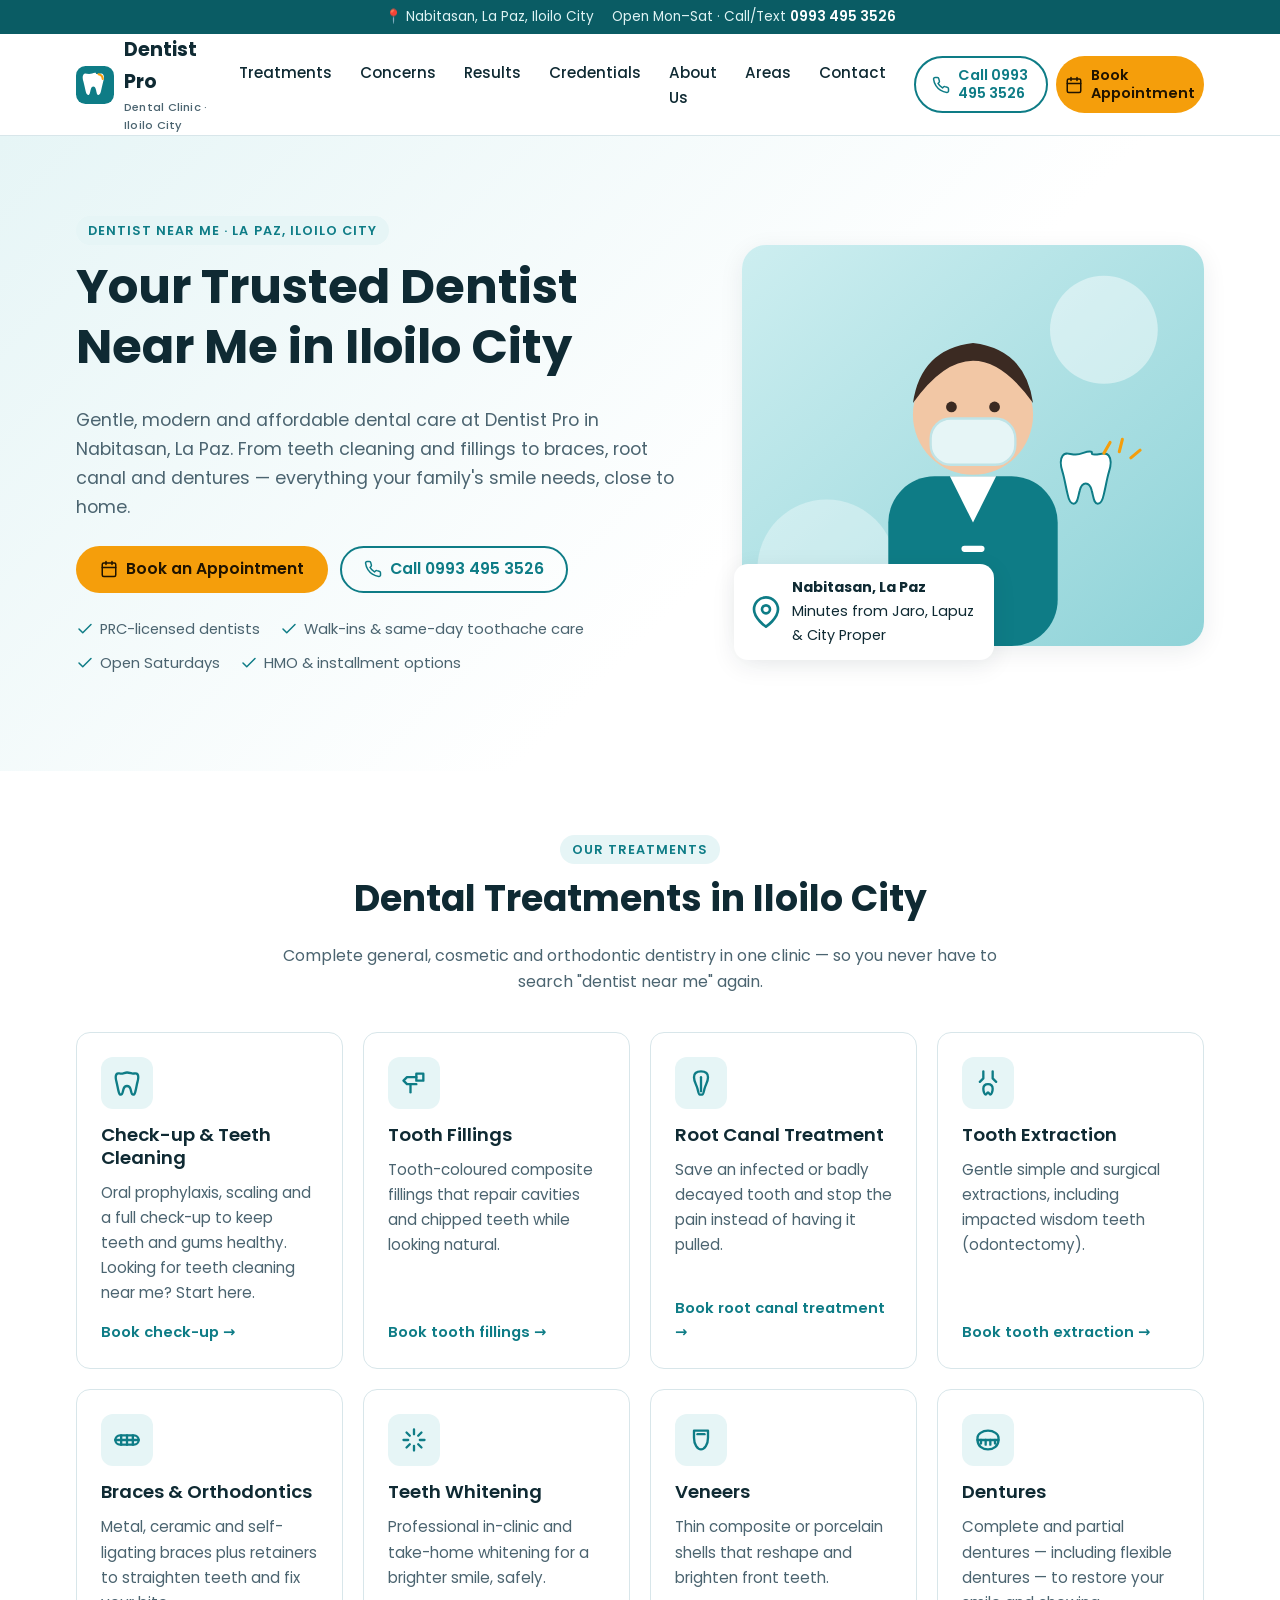
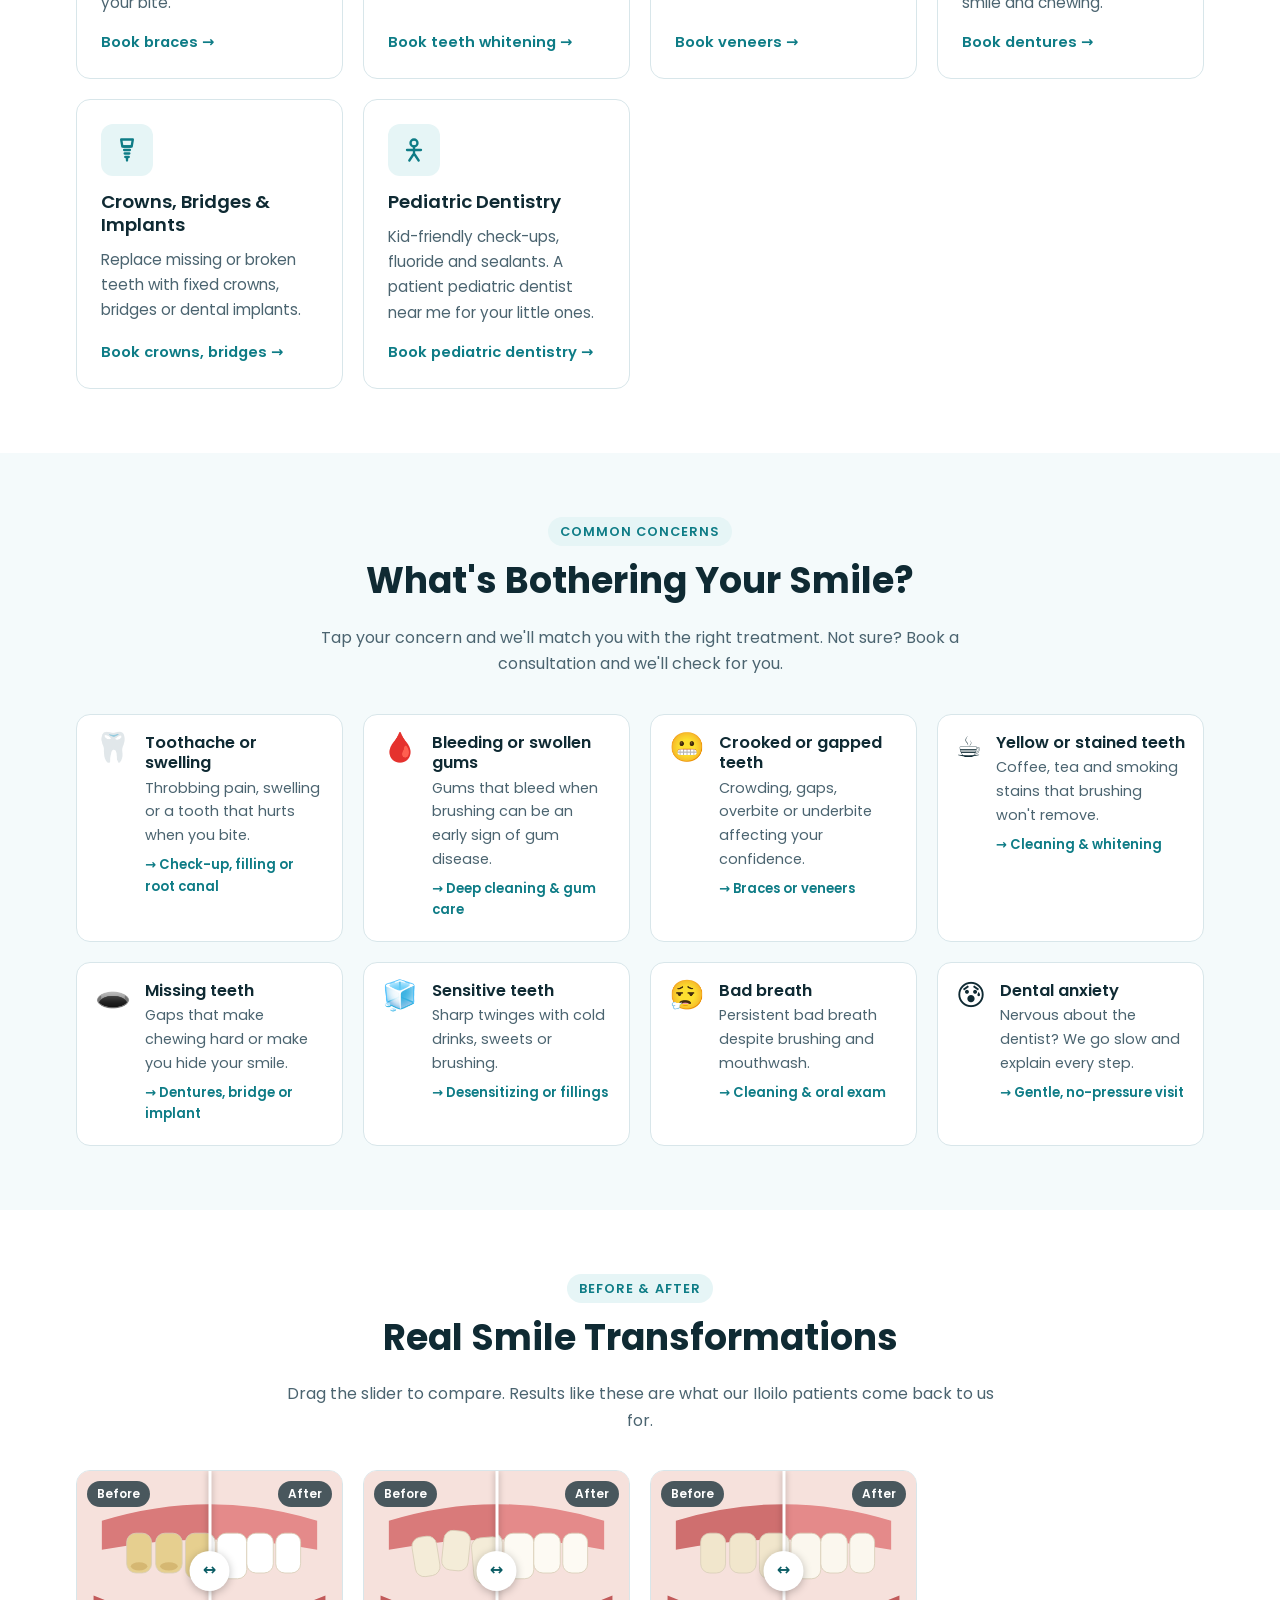
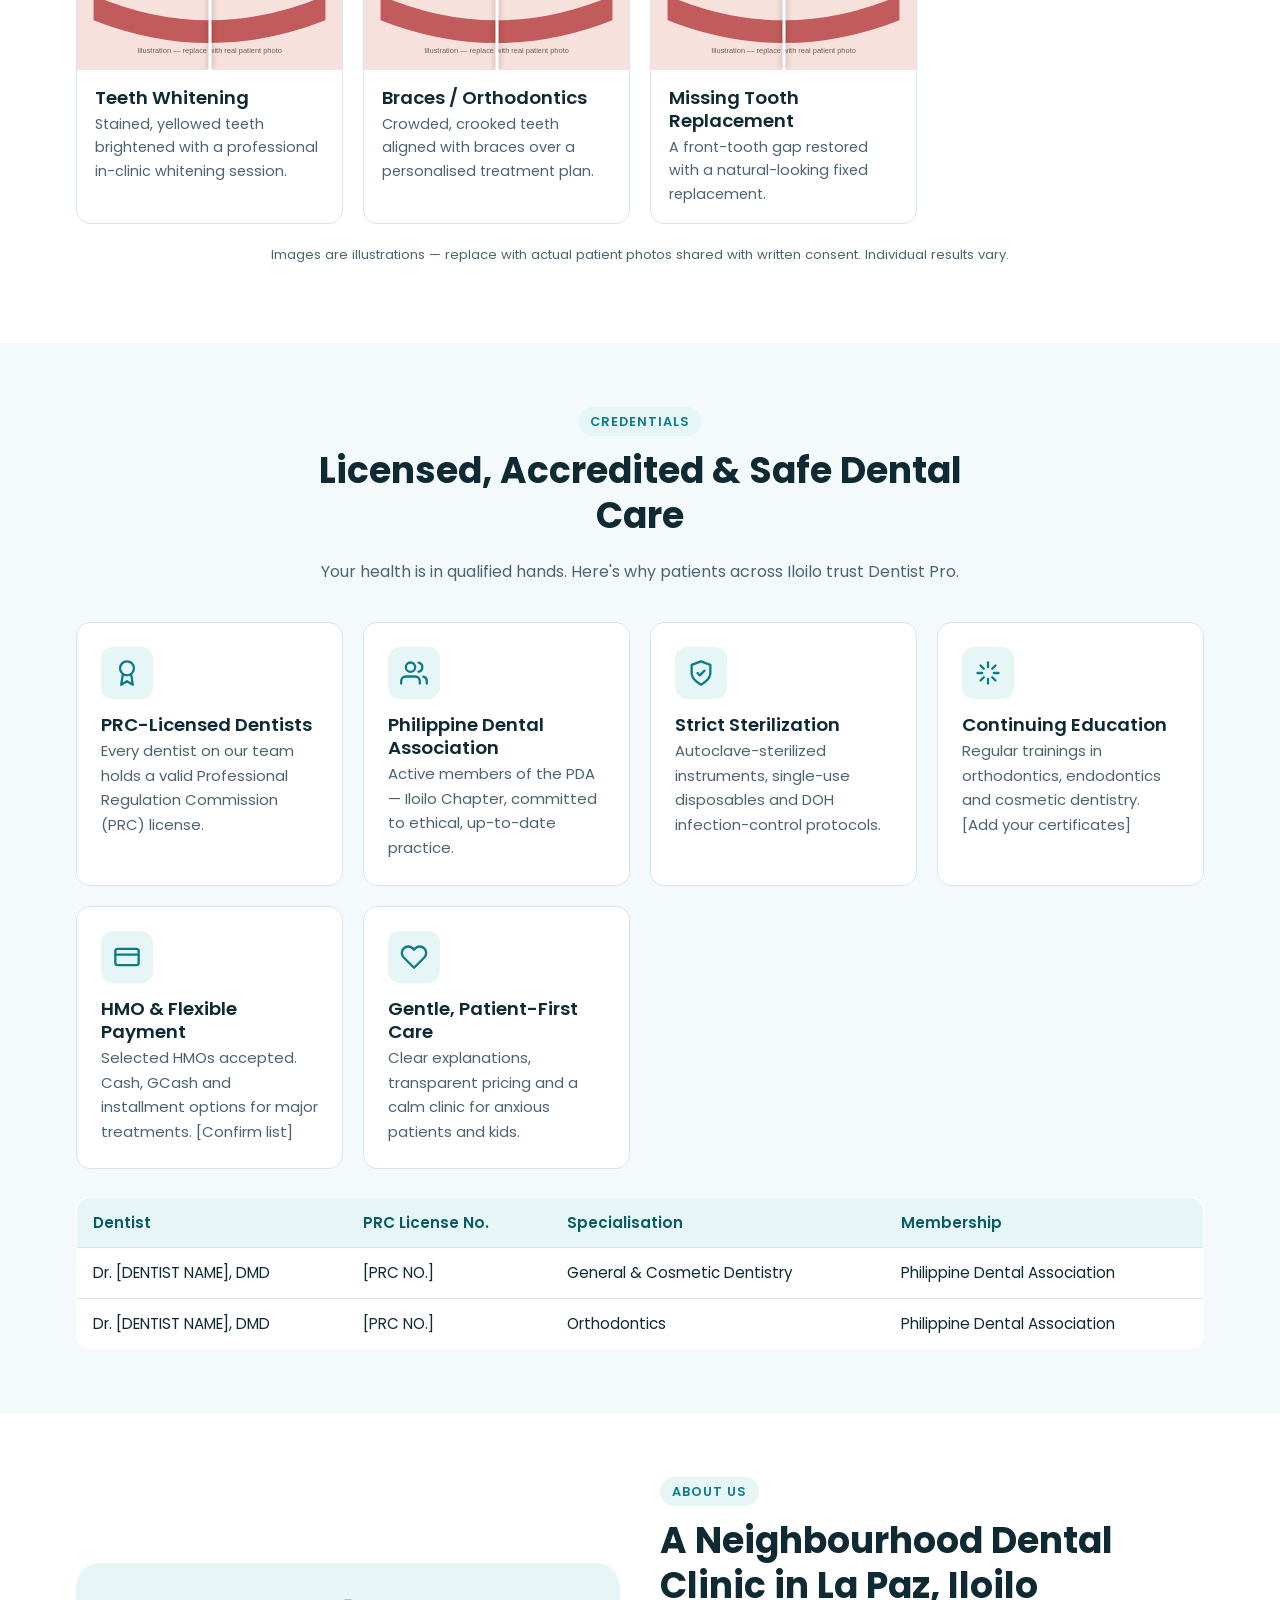
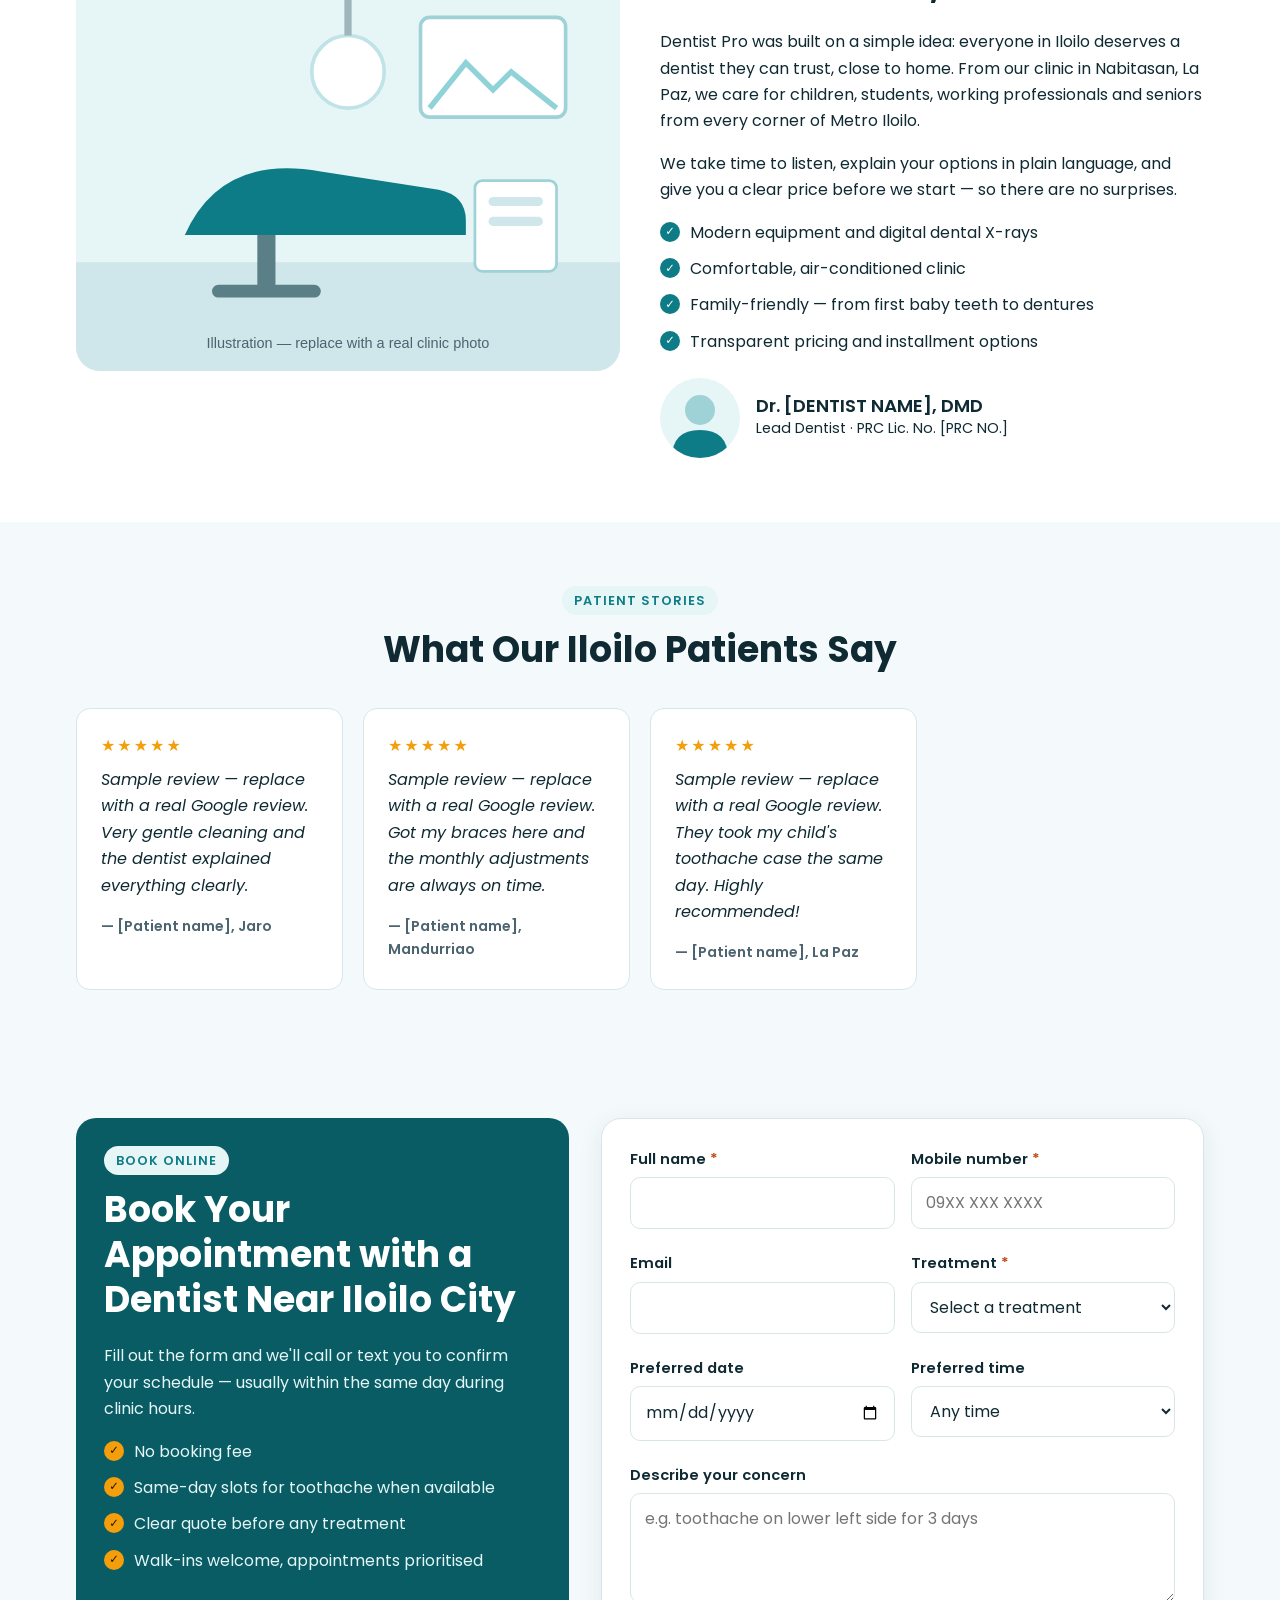
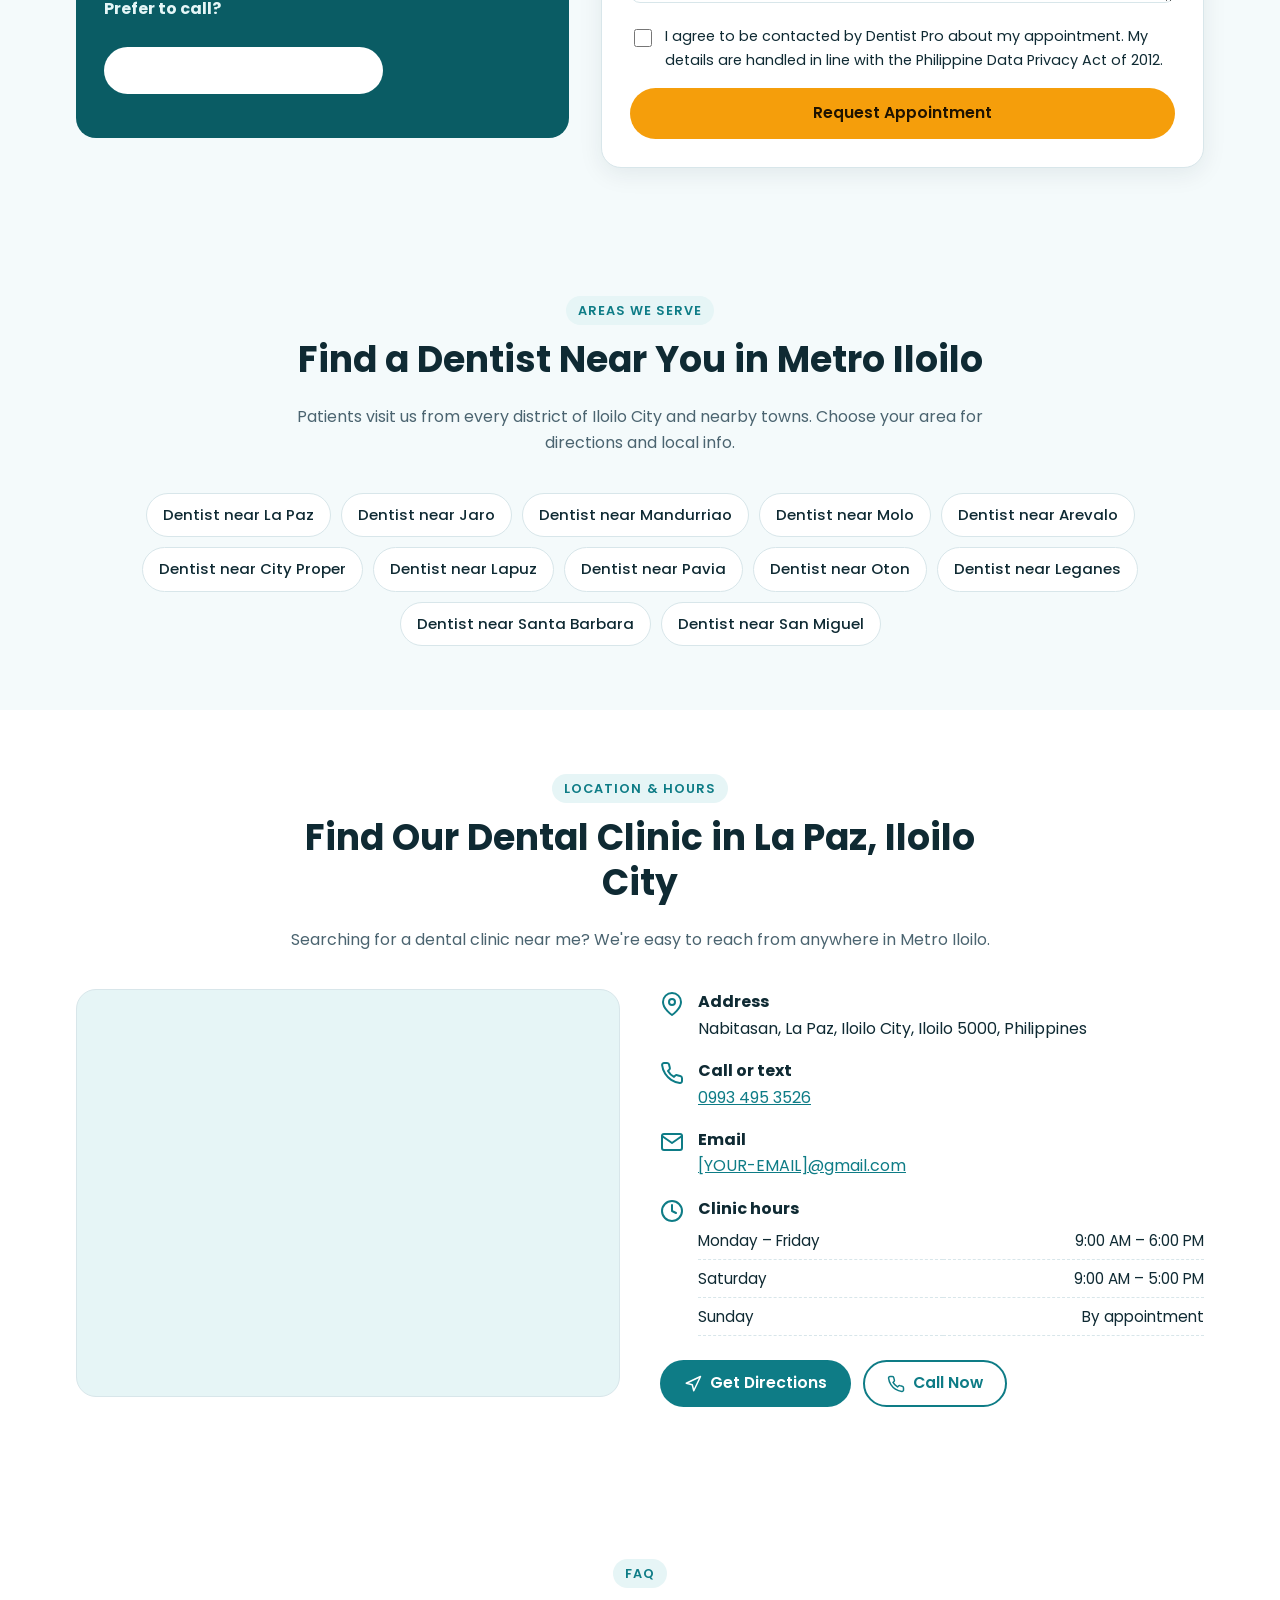
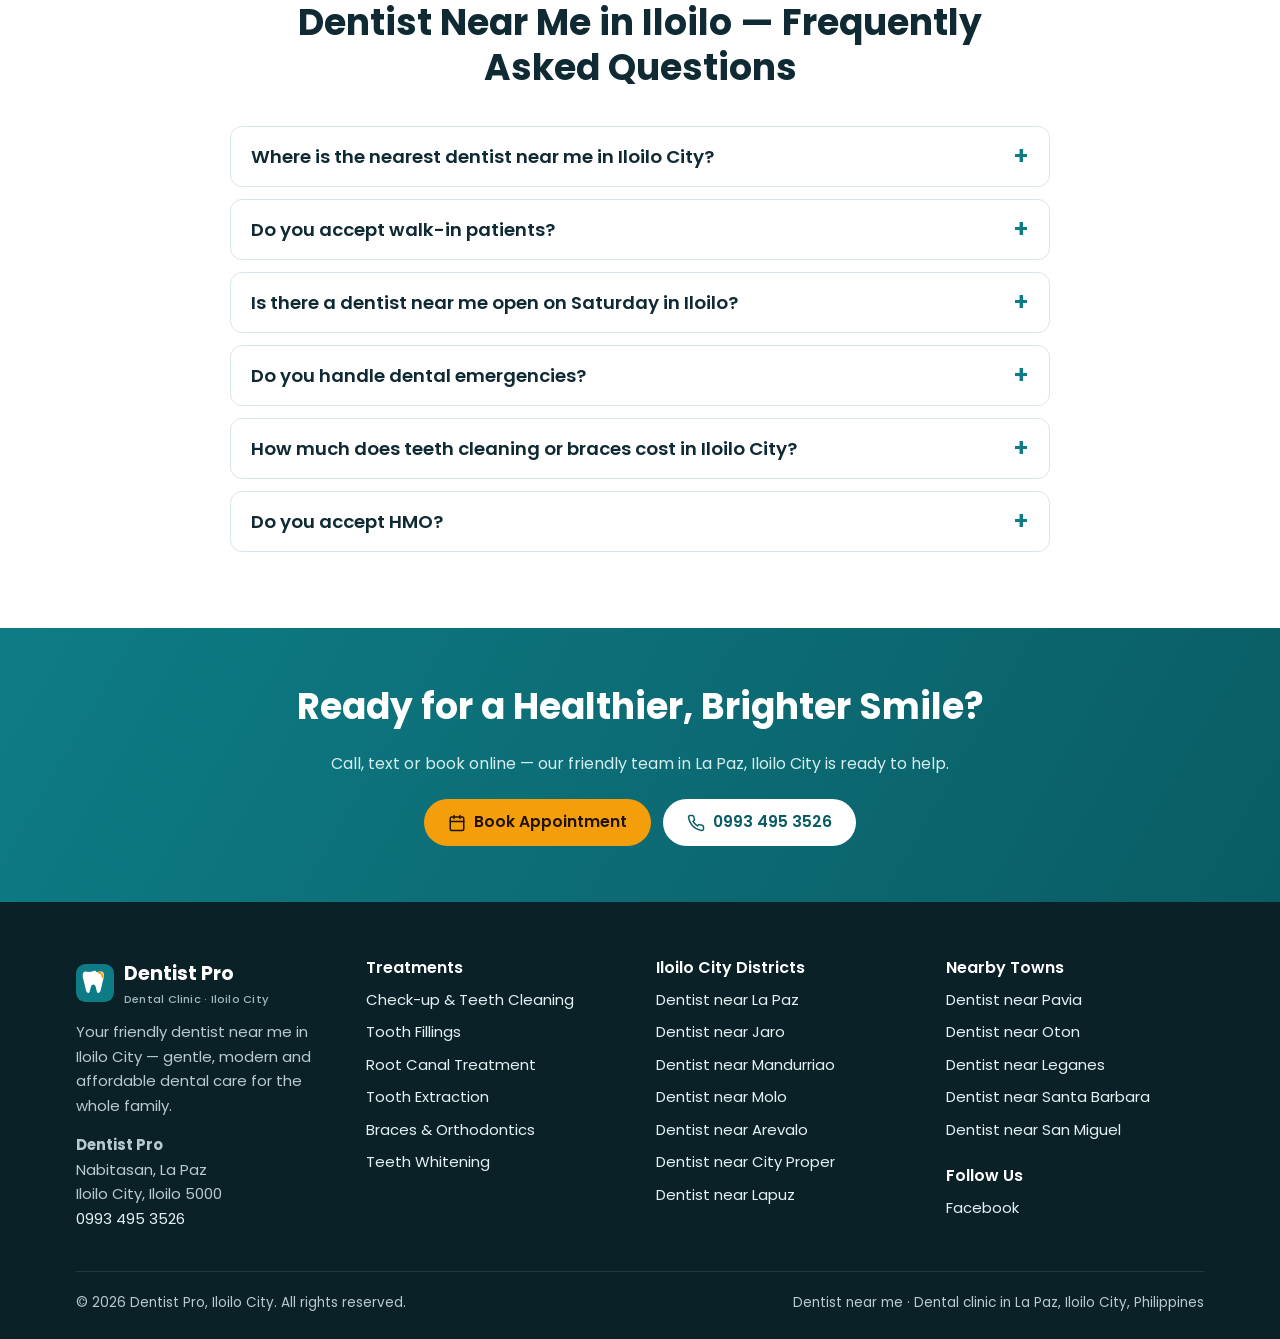
==== index.html @ 50c0dee1 "Build SEO-optimized Dentist Pro website for Iloilo City Static site with header CTAs, treatments, co" ====
<!doctype html>
<html lang="en-PH">
<head>
  <meta charset="utf-8">
  <meta name="viewport" content="width=device-width, initial-scale=1">
  <title>Dentist Near Me in Iloilo City | Dentist Pro – La Paz Dental Clinic</title>
  <meta name="description" content="Looking for a dentist near me in Iloilo City? Dentist Pro in Nabitasan, La Paz offers cleaning, braces, root canal, extraction, whitening &amp; dentures. Call 0993 495 3526 or book online today.">
  <meta name="keywords" content="dentist near me, dental clinic near me, dentist Iloilo City, dentist La Paz Iloilo, emergency dentist near me, braces near me, teeth cleaning near me, tooth extraction near me, pediatric dentist near me, affordable dentist Iloilo">
  <meta name="robots" content="index, follow">
  <link rel="canonical" href="https://www.dentistpro-iloilo.com/">
  <meta name="geo.region" content="PH-ILI">
  <meta name="geo.placename" content="Iloilo City">
  <meta name="geo.position" content="10.7134;122.5653">
  <meta name="ICBM" content="10.7134, 122.5653">
  <meta property="og:type" content="website">
  <meta property="og:locale" content="en_PH">
  <meta property="og:site_name" content="Dentist Pro">
  <meta property="og:title" content="Dentist Near Me in Iloilo City | Dentist Pro – La Paz Dental Clinic">
  <meta property="og:description" content="Looking for a dentist near me in Iloilo City? Dentist Pro in Nabitasan, La Paz offers cleaning, braces, root canal, extraction, whitening &amp; dentures. Call 0993 495 3526 or book online today.">
  <meta property="og:url" content="https://www.dentistpro-iloilo.com/">
  <meta property="og:image" content="https://www.dentistpro-iloilo.com/images/og-image.png">
  <meta name="twitter:card" content="summary_large_image">
  <meta name="twitter:title" content="Dentist Near Me in Iloilo City | Dentist Pro – La Paz Dental Clinic">
  <meta name="twitter:description" content="Looking for a dentist near me in Iloilo City? Dentist Pro in Nabitasan, La Paz offers cleaning, braces, root canal, extraction, whitening &amp; dentures. Call 0993 495 3526 or book online today.">
  <meta name="twitter:image" content="https://www.dentistpro-iloilo.com/images/og-image.png">
  <meta name="theme-color" content="#0e7c86">
  <link rel="icon" href="images/favicon.svg" type="image/svg+xml">
  <link rel="apple-touch-icon" href="images/apple-touch-icon.png">
  <link rel="manifest" href="site.webmanifest">
  <link rel="preconnect" href="https://fonts.googleapis.com">
  <link rel="preconnect" href="https://fonts.gstatic.com" crossorigin>
  <link href="https://fonts.googleapis.com/css2?family=Poppins:wght@400;500;600;700&display=swap" rel="stylesheet">
  <link rel="stylesheet" href="css/styles.css">
  <script type="application/ld+json">{"@context":"https://schema.org","@type":"Dentist","@id":"https://www.dentistpro-iloilo.com/#dentist","name":"Dentist Pro","description":"Dental clinic in La Paz, Iloilo City offering check-ups, cleaning, fillings, root canal, extractions, braces, whitening, veneers, dentures and implants.","url":"https://www.dentistpro-iloilo.com/","telephone":"+639934953526","image":"https://www.dentistpro-iloilo.com/images/og-image.png","logo":"https://www.dentistpro-iloilo.com/images/logo.svg","priceRange":"₱₱","address":{"@type":"PostalAddress","streetAddress":"Nabitasan, La Paz","addressLocality":"Iloilo City","addressRegion":"Iloilo","postalCode":"5000","addressCountry":"PH"},"geo":{"@type":"GeoCoordinates","latitude":10.7134,"longitude":122.5653},"hasMap":"https://www.google.com/maps/search/?api=1&query=Nabitasan%2C+La+Paz%2C+Iloilo+City","openingHoursSpecification":[{"@type":"OpeningHoursSpecification","dayOfWeek":["Monday","Tuesday","Wednesday","Thursday","Friday"],"opens":"09:00","closes":"18:00"},{"@type":"OpeningHoursSpecification","dayOfWeek":["Saturday"],"opens":"09:00","closes":"17:00"}],"areaServed":[{"@type":"City","name":"Iloilo City"},{"@type":"Place","name":"La Paz, Iloilo City"},{"@type":"Place","name":"Jaro, Iloilo City"},{"@type":"Place","name":"Mandurriao, Iloilo City"},{"@type":"Place","name":"Molo, Iloilo City"},{"@type":"Place","name":"Arevalo, Iloilo City"},{"@type":"Place","name":"City Proper, Iloilo City"},{"@type":"Place","name":"Lapuz, Iloilo City"},{"@type":"Place","name":"Pavia, Iloilo"},{"@type":"Place","name":"Oton, Iloilo"},{"@type":"Place","name":"Leganes, Iloilo"},{"@type":"Place","name":"Santa Barbara, Iloilo"},{"@type":"Place","name":"San Miguel, Iloilo"}],"sameAs":["https://www.facebook.com/"],"hasOfferCatalog":{"@type":"OfferCatalog","name":"Dental Treatments","itemListElement":[{"@type":"Offer","itemOffered":{"@type":"MedicalProcedure","name":"Check-up & Teeth Cleaning"}},{"@type":"Offer","itemOffered":{"@type":"MedicalProcedure","name":"Tooth Fillings"}},{"@type":"Offer","itemOffered":{"@type":"MedicalProcedure","name":"Root Canal Treatment"}},{"@type":"Offer","itemOffered":{"@type":"MedicalProcedure","name":"Tooth Extraction"}},{"@type":"Offer","itemOffered":{"@type":"MedicalProcedure","name":"Braces & Orthodontics"}},{"@type":"Offer","itemOffered":{"@type":"MedicalProcedure","name":"Teeth Whitening"}},{"@type":"Offer","itemOffered":{"@type":"MedicalProcedure","name":"Veneers"}},{"@type":"Offer","itemOffered":{"@type":"MedicalProcedure","name":"Dentures"}},{"@type":"Offer","itemOffered":{"@type":"MedicalProcedure","name":"Crowns, Bridges & Implants"}},{"@type":"Offer","itemOffered":{"@type":"MedicalProcedure","name":"Pediatric Dentistry"}}]}}</script><script type="application/ld+json">{"@context":"https://schema.org","@type":"WebSite","name":"Dentist Pro","url":"https://www.dentistpro-iloilo.com/"}</script><script type="application/ld+json">{"@context":"https://schema.org","@type":"FAQPage","mainEntity":[{"@type":"Question","name":"Where is the nearest dentist near me in Iloilo City?","acceptedAnswer":{"@type":"Answer","text":"Dentist Pro is located at Nabitasan, La Paz, Iloilo City. We are a short ride from Jaro, Lapuz, Mandurriao, City Proper and Molo, and we welcome patients from all over Metro Iloilo. Tap \"Get Directions\" on this page for the fastest route."}},{"@type":"Question","name":"Do you accept walk-in patients?","acceptedAnswer":{"@type":"Answer","text":"Yes, walk-ins are welcome when a slot is available, but booking ahead guarantees your time. Call or text 0993 495 3526 or use the appointment form and we'll confirm your schedule."}},{"@type":"Question","name":"Is there a dentist near me open on Saturday in Iloilo?","acceptedAnswer":{"@type":"Answer","text":"Yes. Dentist Pro is open on Saturdays, and Sunday visits are available by appointment — ideal if you work or study on weekdays."}},{"@type":"Question","name":"Do you handle dental emergencies?","acceptedAnswer":{"@type":"Answer","text":"If you need an emergency dentist near me for severe toothache, swelling, a broken tooth or a knocked-out tooth, call us right away. We prioritise urgent cases and will advise you on what to do before you arrive."}},{"@type":"Question","name":"How much does teeth cleaning or braces cost in Iloilo City?","acceptedAnswer":{"@type":"Answer","text":"Prices depend on your needs, so we give you a clear quote after your check-up — no surprise fees. Message us for current rates and ask about installment options for braces, dentures and other larger treatments."}},{"@type":"Question","name":"Do you accept HMO?","acceptedAnswer":{"@type":"Answer","text":"We accept selected HMO and dental plans. Contact us with your HMO name so we can confirm your coverage before your visit."}}]}</script>
</head>
<body>
<a class="skip-link" href="#main">Skip to content</a>
<div class="topbar">
  <div class="container">
    <span>📍 Nabitasan, La Paz, Iloilo City</span>
    <span>Open Mon–Sat · Call/Text <a href="tel:+639934953526">0993 495 3526</a></span>
  </div>
</div>
<header class="header">
  <div class="container header__inner">
    <a class="logo" href="index.html" aria-label="Dentist Pro home">
      <img src="images/logo.svg" alt="Dentist Pro logo" width="38" height="38">
      <span>Dentist Pro<small>Dental Clinic · Iloilo City</small></span>
    </a>
    <nav class="nav" id="site-nav" aria-label="Main">
      <ul class="nav__list"><li><a href="#treatments">Treatments</a></li><li><a href="#concerns">Concerns</a></li><li><a href="#results">Results</a></li><li><a href="#credentials">Credentials</a></li><li><a href="#about">About Us</a></li><li><a href="#areas">Areas</a></li><li><a href="#contact">Contact</a></li></ul>
    </nav>
    <div class="header__cta">
      <a class="btn btn--ghost btn--sm" href="tel:+639934953526"><svg viewBox="0 0 24 24" fill="none" stroke="currentColor" stroke-width="2" stroke-linecap="round" stroke-linejoin="round" aria-hidden="true"><path d="M22 16.9v3a2 2 0 0 1-2.2 2 19.8 19.8 0 0 1-8.6-3.1 19.5 19.5 0 0 1-6-6A19.8 19.8 0 0 1 2.1 4.2 2 2 0 0 1 4.1 2h3a2 2 0 0 1 2 1.7c.1 1 .4 1.9.7 2.8a2 2 0 0 1-.5 2.1L8 9.9a16 16 0 0 0 6 6l1.3-1.3a2 2 0 0 1 2.1-.4c.9.3 1.8.6 2.8.7a2 2 0 0 1 1.7 2z"/></svg>Call 0993 495 3526</a>
      <a class="btn btn--primary btn--sm" href="#book"><svg viewBox="0 0 24 24" fill="none" stroke="currentColor" stroke-width="2" stroke-linecap="round" stroke-linejoin="round" aria-hidden="true"><rect x="3" y="4" width="18" height="18" rx="2"/><path d="M16 2v4M8 2v4M3 10h18"/></svg>Book Appointment</a>
    </div>
    <button class="nav-toggle" type="button" aria-controls="site-nav" aria-expanded="false" aria-label="Open menu"><svg viewBox="0 0 24 24" fill="none" stroke="currentColor" stroke-width="2" stroke-linecap="round" stroke-linejoin="round" aria-hidden="true"><path d="M3 6h18M3 12h18M3 18h18"/></svg></button>
  </div>
</header>
<div class="action-bar">
  <a href="tel:+639934953526"><svg viewBox="0 0 24 24" fill="none" stroke="currentColor" stroke-width="2" stroke-linecap="round" stroke-linejoin="round" aria-hidden="true"><path d="M22 16.9v3a2 2 0 0 1-2.2 2 19.8 19.8 0 0 1-8.6-3.1 19.5 19.5 0 0 1-6-6A19.8 19.8 0 0 1 2.1 4.2 2 2 0 0 1 4.1 2h3a2 2 0 0 1 2 1.7c.1 1 .4 1.9.7 2.8a2 2 0 0 1-.5 2.1L8 9.9a16 16 0 0 0 6 6l1.3-1.3a2 2 0 0 1 2.1-.4c.9.3 1.8.6 2.8.7a2 2 0 0 1 1.7 2z"/></svg>Call Now</a>
  <a href="#book"><svg viewBox="0 0 24 24" fill="none" stroke="currentColor" stroke-width="2" stroke-linecap="round" stroke-linejoin="round" aria-hidden="true"><rect x="3" y="4" width="18" height="18" rx="2"/><path d="M16 2v4M8 2v4M3 10h18"/></svg>Book Now</a>
</div>
<main id="main">
<section class="hero" aria-labelledby="hero-title">
  <div class="container hero__grid">
    <div>
      <span class="eyebrow">Dentist Near Me · La Paz, Iloilo City</span>
      <h1 id="hero-title">Your Trusted Dentist Near Me in Iloilo City</h1>
      <p class="hero__lead">Gentle, modern and affordable dental care at Dentist Pro in Nabitasan, La Paz. From teeth cleaning and fillings to braces,
      root canal and dentures — everything your family's smile needs, close to home.</p>
      <div class="hero__ctas">
        <a class="btn btn--primary" href="#book"><svg viewBox="0 0 24 24" fill="none" stroke="currentColor" stroke-width="2" stroke-linecap="round" stroke-linejoin="round" aria-hidden="true"><rect x="3" y="4" width="18" height="18" rx="2"/><path d="M16 2v4M8 2v4M3 10h18"/></svg>Book an Appointment</a>
        <a class="btn btn--ghost" href="tel:+639934953526"><svg viewBox="0 0 24 24" fill="none" stroke="currentColor" stroke-width="2" stroke-linecap="round" stroke-linejoin="round" aria-hidden="true"><path d="M22 16.9v3a2 2 0 0 1-2.2 2 19.8 19.8 0 0 1-8.6-3.1 19.5 19.5 0 0 1-6-6A19.8 19.8 0 0 1 2.1 4.2 2 2 0 0 1 4.1 2h3a2 2 0 0 1 2 1.7c.1 1 .4 1.9.7 2.8a2 2 0 0 1-.5 2.1L8 9.9a16 16 0 0 0 6 6l1.3-1.3a2 2 0 0 1 2.1-.4c.9.3 1.8.6 2.8.7a2 2 0 0 1 1.7 2z"/></svg>Call 0993 495 3526</a>
      </div>
      <ul class="hero__badges">
        <li><svg viewBox="0 0 24 24" fill="none" stroke="currentColor" stroke-width="2" stroke-linecap="round" stroke-linejoin="round" aria-hidden="true"><path d="M20 6 9 17l-5-5"/></svg>PRC-licensed dentists</li>
        <li><svg viewBox="0 0 24 24" fill="none" stroke="currentColor" stroke-width="2" stroke-linecap="round" stroke-linejoin="round" aria-hidden="true"><path d="M20 6 9 17l-5-5"/></svg>Walk-ins & same-day toothache care</li>
        <li><svg viewBox="0 0 24 24" fill="none" stroke="currentColor" stroke-width="2" stroke-linecap="round" stroke-linejoin="round" aria-hidden="true"><path d="M20 6 9 17l-5-5"/></svg>Open Saturdays</li>
        <li><svg viewBox="0 0 24 24" fill="none" stroke="currentColor" stroke-width="2" stroke-linecap="round" stroke-linejoin="round" aria-hidden="true"><path d="M20 6 9 17l-5-5"/></svg>HMO & installment options</li>
      </ul>
    </div>
    <div class="hero__art">
      <img src="images/hero.svg" alt="Friendly dentist at Dentist Pro, a dental clinic near me in La Paz, Iloilo City" width="600" height="520" fetchpriority="high">
      <div class="hero__card"><svg viewBox="0 0 24 24" fill="none" stroke="currentColor" stroke-width="2" stroke-linecap="round" stroke-linejoin="round" aria-hidden="true"><path d="M21 10c0 7-9 13-9 13S3 17 3 10a9 9 0 0 1 18 0z"/><circle cx="12" cy="10" r="3"/></svg><span><strong>Nabitasan, La Paz</strong>Minutes from Jaro, Lapuz & City Proper</span></div>
    </div>
  </div>
</section>

<section class="section" id="treatments" aria-labelledby="treatments-title">
  <div class="container">
    <div class="section__head">
      <span class="eyebrow">Our Treatments</span>
      <h2 id="treatments-title">Dental Treatments in Iloilo City</h2>
      <p>Complete general, cosmetic and orthodontic dentistry in one clinic — so you never have to search "dentist near me" again.</p>
    </div>
    <div class="grid grid--3"><article class="card">
        <div class="card__icon"><svg viewBox="0 0 24 24" fill="none" stroke="currentColor" stroke-width="2" stroke-linecap="round" stroke-linejoin="round" aria-hidden="true"><path d="M12 3c-2 0-3 1-5 1S4 3 3 4.5C2 6 2.3 8.6 3 11c.7 2.6 1 5.3 1.8 8.2.3 1.4 1 2.8 2 2.8 1.4 0 1.5-2.3 2.2-4.8.4-1.5 1.1-2.6 3-2.6s2.6 1.1 3 2.6c.7 2.5.8 4.8 2.2 4.8 1 0 1.7-1.4 2-2.8.8-2.9 1.1-5.6 1.8-8.2.7-2.4 1-5 0-6.5C20 3 18 4 17 4s-3-1-5-1z"/></svg></div>
        <h3>Check-up &amp; Teeth Cleaning</h3>
        <p>Oral prophylaxis, scaling and a full check-up to keep teeth and gums healthy. Looking for teeth cleaning near me? Start here.</p>
        <a class="card__link" href="#book" data-service="Check-up &amp; Teeth Cleaning">Book check-up</a>
      </article><article class="card">
        <div class="card__icon"><svg viewBox="0 0 24 24" fill="none" stroke="currentColor" stroke-width="2" stroke-linecap="round" stroke-linejoin="round" aria-hidden="true"><path d="M14 4h6v6h-6z"/><path d="M14 7H6l-3 3 3 3h8"/><path d="M9 13v7"/></svg></div>
        <h3>Tooth Fillings</h3>
        <p>Tooth-coloured composite fillings that repair cavities and chipped teeth while looking natural.</p>
        <a class="card__link" href="#book" data-service="Tooth Fillings">Book tooth fillings</a>
      </article><article class="card">
        <div class="card__icon"><svg viewBox="0 0 24 24" fill="none" stroke="currentColor" stroke-width="2" stroke-linecap="round" stroke-linejoin="round" aria-hidden="true"><path d="M12 2c-4 0-6 2-6 5 0 4 2 6 3 10 .5 2 1 5 2 5h2c1 0 1.5-3 2-5 1-4 3-6 3-10 0-3-2-5-6-5z"/><path d="M12 7v12"/></svg></div>
        <h3>Root Canal Treatment</h3>
        <p>Save an infected or badly decayed tooth and stop the pain instead of having it pulled.</p>
        <a class="card__link" href="#book" data-service="Root Canal Treatment">Book root canal treatment</a>
      </article><article class="card">
        <div class="card__icon"><svg viewBox="0 0 24 24" fill="none" stroke="currentColor" stroke-width="2" stroke-linecap="round" stroke-linejoin="round" aria-hidden="true"><path d="M8 2v6l-3 3M16 2v6l3 3"/><path d="M12 13c-3 0-4 2-4 4s1 5 2 5 1-2 2-2 1 2 2 2 2-3 2-5-1-4-4-4z"/></svg></div>
        <h3>Tooth Extraction</h3>
        <p>Gentle simple and surgical extractions, including impacted wisdom teeth (odontectomy).</p>
        <a class="card__link" href="#book" data-service="Tooth Extraction">Book tooth extraction</a>
      </article><article class="card">
        <div class="card__icon"><svg viewBox="0 0 24 24" fill="none" stroke="currentColor" stroke-width="2" stroke-linecap="round" stroke-linejoin="round" aria-hidden="true"><rect x="2" y="8" width="20" height="8" rx="4"/><path d="M7 8v8M12 8v8M17 8v8M2 12h20"/></svg></div>
        <h3>Braces &amp; Orthodontics</h3>
        <p>Metal, ceramic and self-ligating braces plus retainers to straighten teeth and fix your bite.</p>
        <a class="card__link" href="#book" data-service="Braces &amp; Orthodontics">Book braces</a>
      </article><article class="card">
        <div class="card__icon"><svg viewBox="0 0 24 24" fill="none" stroke="currentColor" stroke-width="2" stroke-linecap="round" stroke-linejoin="round" aria-hidden="true"><path d="M12 3v4M12 17v4M3 12h4M17 12h4M5.6 5.6l2.8 2.8M15.6 15.6l2.8 2.8M5.6 18.4l2.8-2.8M15.6 8.4l2.8-2.8"/></svg></div>
        <h3>Teeth Whitening</h3>
        <p>Professional in-clinic and take-home whitening for a brighter smile, safely.</p>
        <a class="card__link" href="#book" data-service="Teeth Whitening">Book teeth whitening</a>
      </article><article class="card">
        <div class="card__icon"><svg viewBox="0 0 24 24" fill="none" stroke="currentColor" stroke-width="2" stroke-linecap="round" stroke-linejoin="round" aria-hidden="true"><path d="M6 4h12v6c0 6-3 10-6 10s-6-4-6-10z"/><path d="M9 7h6"/></svg></div>
        <h3>Veneers</h3>
        <p>Thin composite or porcelain shells that reshape and brighten front teeth.</p>
        <a class="card__link" href="#book" data-service="Veneers">Book veneers</a>
      </article><article class="card">
        <div class="card__icon"><svg viewBox="0 0 24 24" fill="none" stroke="currentColor" stroke-width="2" stroke-linecap="round" stroke-linejoin="round" aria-hidden="true"><path d="M3 10c0-3 4-6 9-6s9 3 9 6v2H3z"/><path d="M6 12v3M10 12v4M14 12v4M18 12v3M3 12c0 5 4 8 9 8s9-3 9-8"/></svg></div>
        <h3>Dentures</h3>
        <p>Complete and partial dentures — including flexible dentures — to restore your smile and chewing.</p>
        <a class="card__link" href="#book" data-service="Dentures">Book dentures</a>
      </article><article class="card">
        <div class="card__icon"><svg viewBox="0 0 24 24" fill="none" stroke="currentColor" stroke-width="2" stroke-linecap="round" stroke-linejoin="round" aria-hidden="true"><path d="M7 3h10l-1 6H8z"/><path d="M9 9h6M9.5 12h5M10 15h4M10.5 18h3M12 18v3"/></svg></div>
        <h3>Crowns, Bridges &amp; Implants</h3>
        <p>Replace missing or broken teeth with fixed crowns, bridges or dental implants.</p>
        <a class="card__link" href="#book" data-service="Crowns, Bridges &amp; Implants">Book crowns, bridges</a>
      </article><article class="card">
        <div class="card__icon"><svg viewBox="0 0 24 24" fill="none" stroke="currentColor" stroke-width="2" stroke-linecap="round" stroke-linejoin="round" aria-hidden="true"><circle cx="12" cy="6" r="3"/><path d="M12 9v6M8 21l4-6 4 6M6 12h12"/></svg></div>
        <h3>Pediatric Dentistry</h3>
        <p>Kid-friendly check-ups, fluoride and sealants. A patient pediatric dentist near me for your little ones.</p>
        <a class="card__link" href="#book" data-service="Pediatric Dentistry">Book pediatric dentistry</a>
      </article></div>
  </div>
</section>

<section class="section section--soft" id="concerns" aria-labelledby="concerns-title">
  <div class="container">
    <div class="section__head">
      <span class="eyebrow">Common Concerns</span>
      <h2 id="concerns-title">What's Bothering Your Smile?</h2>
      <p>Tap your concern and we'll match you with the right treatment. Not sure? Book a consultation and we'll check for you.</p>
    </div>
    <div class="grid grid--4"><a class="concern" href="#book" data-service="Root Canal Treatment">
        <span class="concern__emoji" aria-hidden="true">🦷</span>
        <div><h3>Toothache or swelling</h3><p>Throbbing pain, swelling or a tooth that hurts when you bite.</p><span class="fix">→ Check-up, filling or root canal</span></div>
      </a><a class="concern" href="#book" data-service="Check-up &amp; Teeth Cleaning">
        <span class="concern__emoji" aria-hidden="true">🩸</span>
        <div><h3>Bleeding or swollen gums</h3><p>Gums that bleed when brushing can be an early sign of gum disease.</p><span class="fix">→ Deep cleaning &amp; gum care</span></div>
      </a><a class="concern" href="#book" data-service="Braces &amp; Orthodontics">
        <span class="concern__emoji" aria-hidden="true">😬</span>
        <div><h3>Crooked or gapped teeth</h3><p>Crowding, gaps, overbite or underbite affecting your confidence.</p><span class="fix">→ Braces or veneers</span></div>
      </a><a class="concern" href="#book" data-service="Teeth Whitening">
        <span class="concern__emoji" aria-hidden="true">☕</span>
        <div><h3>Yellow or stained teeth</h3><p>Coffee, tea and smoking stains that brushing won&#x27;t remove.</p><span class="fix">→ Cleaning &amp; whitening</span></div>
      </a><a class="concern" href="#book" data-service="Crowns, Bridges &amp; Implants">
        <span class="concern__emoji" aria-hidden="true">🕳️</span>
        <div><h3>Missing teeth</h3><p>Gaps that make chewing hard or make you hide your smile.</p><span class="fix">→ Dentures, bridge or implant</span></div>
      </a><a class="concern" href="#book" data-service="Tooth Fillings">
        <span class="concern__emoji" aria-hidden="true">🧊</span>
        <div><h3>Sensitive teeth</h3><p>Sharp twinges with cold drinks, sweets or brushing.</p><span class="fix">→ Desensitizing or fillings</span></div>
      </a><a class="concern" href="#book" data-service="Check-up &amp; Teeth Cleaning">
        <span class="concern__emoji" aria-hidden="true">😮‍💨</span>
        <div><h3>Bad breath</h3><p>Persistent bad breath despite brushing and mouthwash.</p><span class="fix">→ Cleaning &amp; oral exam</span></div>
      </a><a class="concern" href="#book" data-service="Check-up &amp; Teeth Cleaning">
        <span class="concern__emoji" aria-hidden="true">😰</span>
        <div><h3>Dental anxiety</h3><p>Nervous about the dentist? We go slow and explain every step.</p><span class="fix">→ Gentle, no-pressure visit</span></div>
      </a></div>
  </div>
</section>

<section class="section" id="results" aria-labelledby="results-title">
  <div class="container">
    <div class="section__head">
      <span class="eyebrow">Before & After</span>
      <h2 id="results-title">Real Smile Transformations</h2>
      <p>Drag the slider to compare. Results like these are what our Iloilo patients come back to us for.</p>
    </div>
    <div class="grid grid--3"><article class="ba">
        <div class="ba__frame">
          <img src="images/case-whitening-before.svg" alt="Before teeth whitening at Dentist Pro Iloilo City" width="640" height="480" loading="lazy">
          <img class="ba__after" src="images/case-whitening-after.svg" alt="After teeth whitening at Dentist Pro Iloilo City" width="640" height="480" loading="lazy">
          <input class="ba__range" type="range" min="0" max="100" value="50" aria-label="Drag to compare before and after teeth whitening">
          <span class="ba__handle" aria-hidden="true"></span>
          <span class="ba__tag ba__tag--before">Before</span><span class="ba__tag ba__tag--after">After</span>
        </div>
        <div class="ba__body"><h3>Teeth Whitening</h3><p>Stained, yellowed teeth brightened with a professional in-clinic whitening session.</p></div>
      </article><article class="ba">
        <div class="ba__frame">
          <img src="images/case-braces-before.svg" alt="Before braces / orthodontics at Dentist Pro Iloilo City" width="640" height="480" loading="lazy">
          <img class="ba__after" src="images/case-braces-after.svg" alt="After braces / orthodontics at Dentist Pro Iloilo City" width="640" height="480" loading="lazy">
          <input class="ba__range" type="range" min="0" max="100" value="50" aria-label="Drag to compare before and after braces / orthodontics">
          <span class="ba__handle" aria-hidden="true"></span>
          <span class="ba__tag ba__tag--before">Before</span><span class="ba__tag ba__tag--after">After</span>
        </div>
        <div class="ba__body"><h3>Braces / Orthodontics</h3><p>Crowded, crooked teeth aligned with braces over a personalised treatment plan.</p></div>
      </article><article class="ba">
        <div class="ba__frame">
          <img src="images/case-implant-before.svg" alt="Before missing tooth replacement at Dentist Pro Iloilo City" width="640" height="480" loading="lazy">
          <img class="ba__after" src="images/case-implant-after.svg" alt="After missing tooth replacement at Dentist Pro Iloilo City" width="640" height="480" loading="lazy">
          <input class="ba__range" type="range" min="0" max="100" value="50" aria-label="Drag to compare before and after missing tooth replacement">
          <span class="ba__handle" aria-hidden="true"></span>
          <span class="ba__tag ba__tag--before">Before</span><span class="ba__tag ba__tag--after">After</span>
        </div>
        <div class="ba__body"><h3>Missing Tooth Replacement</h3><p>A front-tooth gap restored with a natural-looking fixed replacement.</p></div>
      </article></div>
    <p class="disclaimer">Images are illustrations — replace with actual patient photos shared with written consent. Individual results vary.</p>
  </div>
</section>

<section class="section section--soft" id="credentials" aria-labelledby="cred-title">
  <div class="container">
    <div class="section__head">
      <span class="eyebrow">Credentials</span>
      <h2 id="cred-title">Licensed, Accredited & Safe Dental Care</h2>
      <p>Your health is in qualified hands. Here's why patients across Iloilo trust Dentist Pro.</p>
    </div>
    <div class="grid grid--3"><div class="card cred"><div class="card__icon"><svg viewBox="0 0 24 24" fill="none" stroke="currentColor" stroke-width="2" stroke-linecap="round" stroke-linejoin="round" aria-hidden="true"><circle cx="12" cy="8" r="6"/><path d="M15.5 13 17 22l-5-3-5 3 1.5-9"/></svg></div><div><h3>PRC-Licensed Dentists</h3><p>Every dentist on our team holds a valid Professional Regulation Commission (PRC) license.</p></div></div><div class="card cred"><div class="card__icon"><svg viewBox="0 0 24 24" fill="none" stroke="currentColor" stroke-width="2" stroke-linecap="round" stroke-linejoin="round" aria-hidden="true"><path d="M17 21v-2a4 4 0 0 0-4-4H5a4 4 0 0 0-4 4v2"/><circle cx="9" cy="7" r="4"/><path d="M23 21v-2a4 4 0 0 0-3-3.9M16 3.1a4 4 0 0 1 0 7.8"/></svg></div><div><h3>Philippine Dental Association</h3><p>Active members of the PDA — Iloilo Chapter, committed to ethical, up-to-date practice.</p></div></div><div class="card cred"><div class="card__icon"><svg viewBox="0 0 24 24" fill="none" stroke="currentColor" stroke-width="2" stroke-linecap="round" stroke-linejoin="round" aria-hidden="true"><path d="M12 22s8-4 8-10V5l-8-3-8 3v7c0 6 8 10 8 10z"/><path d="m9 12 2 2 4-4"/></svg></div><div><h3>Strict Sterilization</h3><p>Autoclave-sterilized instruments, single-use disposables and DOH infection-control protocols.</p></div></div><div class="card cred"><div class="card__icon"><svg viewBox="0 0 24 24" fill="none" stroke="currentColor" stroke-width="2" stroke-linecap="round" stroke-linejoin="round" aria-hidden="true"><path d="M12 3v4M12 17v4M3 12h4M17 12h4M5.6 5.6l2.8 2.8M15.6 15.6l2.8 2.8M5.6 18.4l2.8-2.8M15.6 8.4l2.8-2.8"/></svg></div><div><h3>Continuing Education</h3><p>Regular trainings in orthodontics, endodontics and cosmetic dentistry. [Add your certificates]</p></div></div><div class="card cred"><div class="card__icon"><svg viewBox="0 0 24 24" fill="none" stroke="currentColor" stroke-width="2" stroke-linecap="round" stroke-linejoin="round" aria-hidden="true"><rect x="2" y="5" width="20" height="14" rx="2"/><path d="M2 10h20"/></svg></div><div><h3>HMO & Flexible Payment</h3><p>Selected HMOs accepted. Cash, GCash and installment options for major treatments. [Confirm list]</p></div></div><div class="card cred"><div class="card__icon"><svg viewBox="0 0 24 24" fill="none" stroke="currentColor" stroke-width="2" stroke-linecap="round" stroke-linejoin="round" aria-hidden="true"><path d="M20.8 4.6a5.5 5.5 0 0 0-7.8 0L12 5.7l-1-1.1a5.5 5.5 0 0 0-7.8 7.8L12 21.2l8.8-8.8a5.5 5.5 0 0 0 0-7.8z"/></svg></div><div><h3>Gentle, Patient-First Care</h3><p>Clear explanations, transparent pricing and a calm clinic for anxious patients and kids.</p></div></div></div>
    <div class="table-wrap">
      <table class="license-table">
        <caption class="visually-hidden">Dentist licenses and memberships</caption>
        <thead><tr><th scope="col">Dentist</th><th scope="col">PRC License No.</th><th scope="col">Specialisation</th><th scope="col">Membership</th></tr></thead>
        <tbody>
          <tr><td>Dr. [DENTIST NAME], DMD</td><td>[PRC NO.]</td><td>General & Cosmetic Dentistry</td><td>Philippine Dental Association</td></tr>
          <tr><td>Dr. [DENTIST NAME], DMD</td><td>[PRC NO.]</td><td>Orthodontics</td><td>Philippine Dental Association</td></tr>
        </tbody>
      </table>
    </div>
  </div>
</section>

<section class="section" id="about" aria-labelledby="about-title">
  <div class="container grid grid--2" style="align-items:center">
    <div class="about__img"><img src="images/about.svg" alt="Treatment room at Dentist Pro dental clinic in Nabitasan, La Paz, Iloilo City" width="600" height="450" loading="lazy"></div>
    <div>
      <span class="eyebrow">About Us</span>
      <h2 id="about-title">A Neighbourhood Dental Clinic in La Paz, Iloilo</h2>
      <p>Dentist Pro was built on a simple idea: everyone in Iloilo deserves a dentist they can trust, close to home. From our clinic in
      Nabitasan, La Paz, we care for children, students, working professionals and seniors from every corner of Metro Iloilo.</p>
      <p>We take time to listen, explain your options in plain language, and give you a clear price before we start — so there are no surprises.</p>
      <ul class="checklist">
        <li>Modern equipment and digital dental X-rays</li>
        <li>Comfortable, air-conditioned clinic</li>
        <li>Family-friendly — from first baby teeth to dentures</li>
        <li>Transparent pricing and installment options</li>
      </ul>
      <div class="dentist">
        <img src="images/dentist-placeholder.svg" alt="Dr. [DENTIST NAME], dentist at Dentist Pro Iloilo City" width="80" height="80" loading="lazy">
        <div><h3>Dr. [DENTIST NAME], DMD</h3><p>Lead Dentist · PRC Lic. No. [PRC NO.]</p></div>
      </div>
    </div>
  </div>
</section>

<section class="section section--soft" id="reviews" aria-labelledby="reviews-title">
  <div class="container">
    <div class="section__head"><span class="eyebrow">Patient Stories</span><h2 id="reviews-title">What Our Iloilo Patients Say</h2></div>
    <div class="grid grid--3"><figure class="quote"><div class="stars" aria-hidden="true">★★★★★</div><blockquote><p>Sample review — replace with a real Google review. Very gentle cleaning and the dentist explained everything clearly.</p></blockquote><figcaption>— [Patient name], Jaro</figcaption></figure><figure class="quote"><div class="stars" aria-hidden="true">★★★★★</div><blockquote><p>Sample review — replace with a real Google review. Got my braces here and the monthly adjustments are always on time.</p></blockquote><figcaption>— [Patient name], Mandurriao</figcaption></figure><figure class="quote"><div class="stars" aria-hidden="true">★★★★★</div><blockquote><p>Sample review — replace with a real Google review. They took my child&#x27;s toothache case the same day. Highly recommended!</p></blockquote><figcaption>— [Patient name], La Paz</figcaption></figure></div>
  </div>
</section>

<section class="section section--soft" id="book" aria-labelledby="book-title">
  <div class="container booking">
    <div class="booking__info">
      <span class="eyebrow">Book Online</span>
      <h2 id="book-title">Book Your Appointment with a Dentist Near Iloilo City</h2>
      <p>Fill out the form and we'll call or text you to confirm your schedule — usually within the same day during clinic hours.</p>
      <ul class="checklist">
        <li>No booking fee</li>
        <li>Same-day slots for toothache when available</li>
        <li>Clear quote before any treatment</li>
        <li>Walk-ins welcome, appointments prioritised</li>
      </ul>
      <p><strong>Prefer to call?</strong><br><a class="btn btn--light mt-2" href="tel:+639934953526"><svg viewBox="0 0 24 24" fill="none" stroke="currentColor" stroke-width="2" stroke-linecap="round" stroke-linejoin="round" aria-hidden="true"><path d="M22 16.9v3a2 2 0 0 1-2.2 2 19.8 19.8 0 0 1-8.6-3.1 19.5 19.5 0 0 1-6-6A19.8 19.8 0 0 1 2.1 4.2 2 2 0 0 1 4.1 2h3a2 2 0 0 1 2 1.7c.1 1 .4 1.9.7 2.8a2 2 0 0 1-.5 2.1L8 9.9a16 16 0 0 0 6 6l1.3-1.3a2 2 0 0 1 2.1-.4c.9.3 1.8.6 2.8.7a2 2 0 0 1 1.7 2z"/></svg>Call / Text 0993 495 3526</a></p>
    </div>
    <form class="form js-booking" name="appointment" method="POST" action="https://formspree.io/f/YOUR_FORM_ID" data-netlify="true" netlify-honeypot="company" novalidate>
      <input type="hidden" name="form-name" value="appointment">
      <input type="hidden" name="_subject" value="New appointment request — Dentist Pro">
      
      <p class="hp"><label>Company <input name="company" tabindex="-1" autocomplete="off"></label></p>
      <div class="form__row form__row--2">
        <div class="field"><label for="f-name">Full name <span class="req">*</span></label><input id="f-name" name="name" autocomplete="name" required><span class="field__error" aria-live="polite"></span></div>
        <div class="field"><label for="f-phone">Mobile number <span class="req">*</span></label><input id="f-phone" name="phone" type="tel" inputmode="tel" autocomplete="tel" placeholder="09XX XXX XXXX" required><span class="field__error" aria-live="polite"></span></div>
      </div>
      <div class="form__row form__row--2">
        <div class="field"><label for="f-email">Email</label><input id="f-email" name="email" type="email" autocomplete="email"><span class="field__error" aria-live="polite"></span></div>
        <div class="field"><label for="f-service">Treatment <span class="req">*</span></label>
          <select id="f-service" name="service" required><option value="">Select a treatment</option><option value="Check-up &amp; Teeth Cleaning">Check-up &amp; Teeth Cleaning</option><option value="Tooth Fillings">Tooth Fillings</option><option value="Root Canal Treatment">Root Canal Treatment</option><option value="Tooth Extraction">Tooth Extraction</option><option value="Braces &amp; Orthodontics">Braces &amp; Orthodontics</option><option value="Teeth Whitening">Teeth Whitening</option><option value="Veneers">Veneers</option><option value="Dentures">Dentures</option><option value="Crowns, Bridges &amp; Implants">Crowns, Bridges &amp; Implants</option><option value="Pediatric Dentistry">Pediatric Dentistry</option><option value="Not sure / Consultation">Not sure — consultation</option></select><span class="field__error" aria-live="polite"></span></div>
      </div>
      <div class="form__row form__row--2">
        <div class="field"><label for="f-date">Preferred date</label><input id="f-date" name="date" type="date"><span class="field__error" aria-live="polite"></span></div>
        <div class="field"><label for="f-time">Preferred time</label>
          <select id="f-time" name="time"><option value="">Any time</option><option>Morning (9 AM – 12 PM)</option><option>Afternoon (1 PM – 4 PM)</option><option>Late afternoon (4 PM – 6 PM)</option></select><span class="field__error" aria-live="polite"></span></div>
      </div>
      <div class="field"><label for="f-msg">Describe your concern</label><textarea id="f-msg" name="message" placeholder="e.g. toothache on lower left side for 3 days"></textarea><span class="field__error" aria-live="polite"></span></div>
      <div class="field field--check"><input id="f-consent" name="consent" type="checkbox" value="yes" required><label for="f-consent">I agree to be contacted by Dentist Pro about my appointment. My details are handled in line with the Philippine Data Privacy Act of 2012.</label><span class="field__error" aria-live="polite"></span></div>
      <button class="btn btn--primary" type="submit">Request Appointment</button>
      <div class="form__status" role="status" aria-live="polite"></div>
    </form>
  </div>
</section>


<section class="section section--soft" id="areas" aria-labelledby="areas-title">
  <div class="container">
    <div class="section__head">
      <span class="eyebrow">Areas We Serve</span>
      <h2 id="areas-title">Find a Dentist Near You in Metro Iloilo</h2>
      <p>Patients visit us from every district of Iloilo City and nearby towns. Choose your area for directions and local info.</p>
    </div>
    <ul class="areas"><li><a href="locations/la-paz.html">Dentist near La Paz</a></li><li><a href="locations/jaro.html">Dentist near Jaro</a></li><li><a href="locations/mandurriao.html">Dentist near Mandurriao</a></li><li><a href="locations/molo.html">Dentist near Molo</a></li><li><a href="locations/arevalo.html">Dentist near Arevalo</a></li><li><a href="locations/city-proper.html">Dentist near City Proper</a></li><li><a href="locations/lapuz.html">Dentist near Lapuz</a></li><li><a href="locations/pavia.html">Dentist near Pavia</a></li><li><a href="locations/oton.html">Dentist near Oton</a></li><li><a href="locations/leganes.html">Dentist near Leganes</a></li><li><a href="locations/santa-barbara.html">Dentist near Santa Barbara</a></li><li><a href="locations/san-miguel.html">Dentist near San Miguel</a></li></ul>
  </div>
</section>

<section class="section" id="contact" aria-labelledby="contact-title">
  <div class="container">
    <div class="section__head">
      <span class="eyebrow">Location & Hours</span>
      <h2 id="contact-title">Find Our Dental Clinic in La Paz, Iloilo City</h2>
      <p>Searching for a dental clinic near me? We're easy to reach from anywhere in Metro Iloilo.</p>
    </div>
    <div class="grid grid--2">
      <div class="map-wrap">
        <iframe src="https://maps.google.com/maps?q=Nabitasan%2C+La+Paz%2C+Iloilo+City&z=15&output=embed" title="Map showing Dentist Pro in Nabitasan, La Paz, Iloilo City" loading="lazy" referrerpolicy="no-referrer-when-downgrade" allowfullscreen></iframe>
      </div>
      <div>
        <ul class="contact-list">
          <li><svg viewBox="0 0 24 24" fill="none" stroke="currentColor" stroke-width="2" stroke-linecap="round" stroke-linejoin="round" aria-hidden="true"><path d="M21 10c0 7-9 13-9 13S3 17 3 10a9 9 0 0 1 18 0z"/><circle cx="12" cy="10" r="3"/></svg><div><strong>Address</strong>Nabitasan, La Paz, Iloilo City, Iloilo 5000, Philippines</div></li>
          <li><svg viewBox="0 0 24 24" fill="none" stroke="currentColor" stroke-width="2" stroke-linecap="round" stroke-linejoin="round" aria-hidden="true"><path d="M22 16.9v3a2 2 0 0 1-2.2 2 19.8 19.8 0 0 1-8.6-3.1 19.5 19.5 0 0 1-6-6A19.8 19.8 0 0 1 2.1 4.2 2 2 0 0 1 4.1 2h3a2 2 0 0 1 2 1.7c.1 1 .4 1.9.7 2.8a2 2 0 0 1-.5 2.1L8 9.9a16 16 0 0 0 6 6l1.3-1.3a2 2 0 0 1 2.1-.4c.9.3 1.8.6 2.8.7a2 2 0 0 1 1.7 2z"/></svg><div><strong>Call or text</strong><a href="tel:+639934953526">0993 495 3526</a></div></li>
          <li><svg viewBox="0 0 24 24" fill="none" stroke="currentColor" stroke-width="2" stroke-linecap="round" stroke-linejoin="round" aria-hidden="true"><rect x="2" y="4" width="20" height="16" rx="2"/><path d="m22 6-10 7L2 6"/></svg><div><strong>Email</strong><a href="mailto:[YOUR-EMAIL]@gmail.com">[YOUR-EMAIL]@gmail.com</a></div></li>
          <li><svg viewBox="0 0 24 24" fill="none" stroke="currentColor" stroke-width="2" stroke-linecap="round" stroke-linejoin="round" aria-hidden="true"><circle cx="12" cy="12" r="10"/><path d="M12 6v6l4 2"/></svg><div style="flex:1"><strong>Clinic hours</strong><table class="hours"><tbody><tr><td>Monday – Friday</td><td>9:00 AM – 6:00 PM</td></tr><tr><td>Saturday</td><td>9:00 AM – 5:00 PM</td></tr><tr><td>Sunday</td><td>By appointment</td></tr></tbody></table></div></li>
        </ul>
        <div class="hero__ctas">
          <a class="btn btn--brand" href="https://www.google.com/maps/dir/?api=1&destination=Nabitasan%2C+La+Paz%2C+Iloilo+City" target="_blank" rel="noopener"><svg viewBox="0 0 24 24" fill="none" stroke="currentColor" stroke-width="2" stroke-linecap="round" stroke-linejoin="round" aria-hidden="true"><path d="m3 11 19-9-9 19-2-8z"/></svg>Get Directions</a>
          <a class="btn btn--ghost" href="tel:+639934953526"><svg viewBox="0 0 24 24" fill="none" stroke="currentColor" stroke-width="2" stroke-linecap="round" stroke-linejoin="round" aria-hidden="true"><path d="M22 16.9v3a2 2 0 0 1-2.2 2 19.8 19.8 0 0 1-8.6-3.1 19.5 19.5 0 0 1-6-6A19.8 19.8 0 0 1 2.1 4.2 2 2 0 0 1 4.1 2h3a2 2 0 0 1 2 1.7c.1 1 .4 1.9.7 2.8a2 2 0 0 1-.5 2.1L8 9.9a16 16 0 0 0 6 6l1.3-1.3a2 2 0 0 1 2.1-.4c.9.3 1.8.6 2.8.7a2 2 0 0 1 1.7 2z"/></svg>Call Now</a>
        </div>
      </div>
    </div>
  </div>
</section>


<section class="section" id="faq" aria-labelledby="faq-title">
  <div class="container">
    <div class="section__head"><span class="eyebrow">FAQ</span><h2 id="faq-title">Dentist Near Me in Iloilo — Frequently Asked Questions</h2></div>
    <div class="faq">
      <div class="faq__item">
        <h3 style="margin:0"><button class="faq__q" type="button" aria-expanded="false" aria-controls="faq-a0">Where is the nearest dentist near me in Iloilo City?</button></h3>
        <div class="faq__a" id="faq-a0" hidden><p>Dentist Pro is located at Nabitasan, La Paz, Iloilo City. We are a short ride from Jaro, Lapuz, Mandurriao, City Proper and Molo, and we welcome patients from all over Metro Iloilo. Tap &quot;Get Directions&quot; on this page for the fastest route.</p></div>
      </div><div class="faq__item">
        <h3 style="margin:0"><button class="faq__q" type="button" aria-expanded="false" aria-controls="faq-a1">Do you accept walk-in patients?</button></h3>
        <div class="faq__a" id="faq-a1" hidden><p>Yes, walk-ins are welcome when a slot is available, but booking ahead guarantees your time. Call or text 0993 495 3526 or use the appointment form and we&#x27;ll confirm your schedule.</p></div>
      </div><div class="faq__item">
        <h3 style="margin:0"><button class="faq__q" type="button" aria-expanded="false" aria-controls="faq-a2">Is there a dentist near me open on Saturday in Iloilo?</button></h3>
        <div class="faq__a" id="faq-a2" hidden><p>Yes. Dentist Pro is open on Saturdays, and Sunday visits are available by appointment — ideal if you work or study on weekdays.</p></div>
      </div><div class="faq__item">
        <h3 style="margin:0"><button class="faq__q" type="button" aria-expanded="false" aria-controls="faq-a3">Do you handle dental emergencies?</button></h3>
        <div class="faq__a" id="faq-a3" hidden><p>If you need an emergency dentist near me for severe toothache, swelling, a broken tooth or a knocked-out tooth, call us right away. We prioritise urgent cases and will advise you on what to do before you arrive.</p></div>
      </div><div class="faq__item">
        <h3 style="margin:0"><button class="faq__q" type="button" aria-expanded="false" aria-controls="faq-a4">How much does teeth cleaning or braces cost in Iloilo City?</button></h3>
        <div class="faq__a" id="faq-a4" hidden><p>Prices depend on your needs, so we give you a clear quote after your check-up — no surprise fees. Message us for current rates and ask about installment options for braces, dentures and other larger treatments.</p></div>
      </div><div class="faq__item">
        <h3 style="margin:0"><button class="faq__q" type="button" aria-expanded="false" aria-controls="faq-a5">Do you accept HMO?</button></h3>
        <div class="faq__a" id="faq-a5" hidden><p>We accept selected HMO and dental plans. Contact us with your HMO name so we can confirm your coverage before your visit.</p></div>
      </div>
    </div>
  </div>
</section>


<section class="cta-band">
  <div class="container">
    <h2>Ready for a Healthier, Brighter Smile?</h2>
    <p>Call, text or book online — our friendly team in La Paz, Iloilo City is ready to help.</p>
    <div class="hero__ctas">
      <a class="btn btn--primary" href="#book"><svg viewBox="0 0 24 24" fill="none" stroke="currentColor" stroke-width="2" stroke-linecap="round" stroke-linejoin="round" aria-hidden="true"><rect x="3" y="4" width="18" height="18" rx="2"/><path d="M16 2v4M8 2v4M3 10h18"/></svg>Book Appointment</a>
      <a class="btn btn--light" href="tel:+639934953526"><svg viewBox="0 0 24 24" fill="none" stroke="currentColor" stroke-width="2" stroke-linecap="round" stroke-linejoin="round" aria-hidden="true"><path d="M22 16.9v3a2 2 0 0 1-2.2 2 19.8 19.8 0 0 1-8.6-3.1 19.5 19.5 0 0 1-6-6A19.8 19.8 0 0 1 2.1 4.2 2 2 0 0 1 4.1 2h3a2 2 0 0 1 2 1.7c.1 1 .4 1.9.7 2.8a2 2 0 0 1-.5 2.1L8 9.9a16 16 0 0 0 6 6l1.3-1.3a2 2 0 0 1 2.1-.4c.9.3 1.8.6 2.8.7a2 2 0 0 1 1.7 2z"/></svg>0993 495 3526</a>
    </div>
  </div>
</section>

</main>
<footer class="footer">
  <div class="container">
    <div class="footer__grid">
      <div>
        <a class="logo" href="index.html"><img src="images/logo.svg" alt="" width="38" height="38" loading="lazy"><span>Dentist Pro<small>Dental Clinic · Iloilo City</small></span></a>
        <p>Your friendly dentist near me in Iloilo City — gentle, modern and affordable dental care for the whole family.</p>
        <address style="font-style:normal">
          <strong>Dentist Pro</strong><br>
          Nabitasan, La Paz<br>Iloilo City, Iloilo 5000<br>
          <a href="tel:+639934953526">0993 495 3526</a>
        </address>
      </div>
      <div><h3>Treatments</h3><ul><li><a href="index.html#treatments">Check-up & Teeth Cleaning</a></li><li><a href="index.html#treatments">Tooth Fillings</a></li><li><a href="index.html#treatments">Root Canal Treatment</a></li><li><a href="index.html#treatments">Tooth Extraction</a></li><li><a href="index.html#treatments">Braces & Orthodontics</a></li><li><a href="index.html#treatments">Teeth Whitening</a></li></ul></div>
      <div><h3>Iloilo City Districts</h3><ul><li><a href="locations/la-paz.html">Dentist near La Paz</a></li><li><a href="locations/jaro.html">Dentist near Jaro</a></li><li><a href="locations/mandurriao.html">Dentist near Mandurriao</a></li><li><a href="locations/molo.html">Dentist near Molo</a></li><li><a href="locations/arevalo.html">Dentist near Arevalo</a></li><li><a href="locations/city-proper.html">Dentist near City Proper</a></li><li><a href="locations/lapuz.html">Dentist near Lapuz</a></li></ul></div>
      <div><h3>Nearby Towns</h3><ul><li><a href="locations/pavia.html">Dentist near Pavia</a></li><li><a href="locations/oton.html">Dentist near Oton</a></li><li><a href="locations/leganes.html">Dentist near Leganes</a></li><li><a href="locations/santa-barbara.html">Dentist near Santa Barbara</a></li><li><a href="locations/san-miguel.html">Dentist near San Miguel</a></li></ul>
        <h3 class="mt-2">Follow Us</h3><ul><li><a href="https://www.facebook.com/" rel="noopener" target="_blank">Facebook</a></li></ul>
      </div>
    </div>
    <div class="footer__bottom">
      <span>© <span class="js-year">2026</span> Dentist Pro, Iloilo City. All rights reserved.</span>
      <span>Dentist near me · Dental clinic in La Paz, Iloilo City, Philippines</span>
    </div>
  </div>
</footer>
<script src="js/main.js" defer></script>
</body>
</html>
---- css/styles.css ----
/* Dentist Pro — Iloilo City
   Mobile-first, no framework. */

:root {
  --brand: #0e7c86;
  --brand-dark: #0a5c64;
  --brand-light: #e6f5f6;
  --accent: #f59e0b;
  --accent-dark: #d97706;
  --ink: #0f2a33;
  --muted: #4b6470;
  --line: #d8e6ea;
  --bg: #ffffff;
  --bg-soft: #f4fafb;
  --radius: 14px;
  --shadow: 0 6px 24px rgba(15, 42, 51, 0.08);
  --max: 1160px;
  --header-h: 68px;
  --font: "Poppins", system-ui, -apple-system, "Segoe UI", Roboto, sans-serif;
}

*,
*::before,
*::after { box-sizing: border-box; }

html { scroll-behavior: smooth; scroll-padding-top: calc(var(--header-h) + 12px); }

body {
  margin: 0;
  font-family: var(--font);
  font-size: 16px;
  line-height: 1.65;
  color: var(--ink);
  background: var(--bg);
  -webkit-font-smoothing: antialiased;
  padding-bottom: 64px; /* room for mobile action bar */
}

img, svg, iframe { max-width: 100%; display: block; }
a { color: var(--brand); }
a:hover { color: var(--brand-dark); }
h1, h2, h3, h4 { line-height: 1.25; margin: 0 0 .6em; color: var(--ink); }
h1 { font-size: clamp(1.9rem, 5vw, 3rem); font-weight: 700; }
h2 { font-size: clamp(1.55rem, 3.6vw, 2.25rem); font-weight: 700; }
h3 { font-size: 1.15rem; font-weight: 600; }
p { margin: 0 0 1em; }

:focus-visible { outline: 3px solid var(--accent); outline-offset: 2px; }

.skip-link {
  position: absolute; left: -999px; top: 8px; z-index: 1000;
  background: var(--ink); color: #fff; padding: 8px 14px; border-radius: 8px;
}
.skip-link:focus { left: 8px; }

.container { width: 100%; max-width: var(--max); margin: 0 auto; padding: 0 16px; }

.section { padding: 64px 0; }
.section--soft { background: var(--bg-soft); }
.section__head { max-width: 720px; margin: 0 auto 36px; text-align: center; }
.section__head p { color: var(--muted); }
.eyebrow {
  display: inline-block; font-size: .8rem; font-weight: 600; letter-spacing: .08em;
  text-transform: uppercase; color: var(--brand); background: var(--brand-light);
  padding: 4px 12px; border-radius: 999px; margin-bottom: 12px;
}

/* Buttons */
.btn {
  display: inline-flex; align-items: center; justify-content: center; gap: 8px;
  padding: 12px 22px; border-radius: 999px; font-weight: 600; font-size: .98rem;
  text-decoration: none; border: 2px solid transparent; cursor: pointer;
  transition: background .2s, color .2s, transform .15s;
  font-family: inherit; line-height: 1.2;
}
.btn:hover { transform: translateY(-1px); }
.btn--primary { background: var(--accent); color: #1f1300; }
.btn--primary:hover { background: var(--accent-dark); color: #1f1300; }
.btn--brand { background: var(--brand); color: #fff; }
.btn--brand:hover { background: var(--brand-dark); color: #fff; }
.btn--ghost { background: transparent; color: var(--brand); border-color: var(--brand); }
.btn--ghost:hover { background: var(--brand); color: #fff; }
.btn--light { background: #fff; color: var(--brand-dark); }
.btn--sm { padding: 9px 16px; font-size: .9rem; }
.btn svg { width: 18px; height: 18px; flex: none; }

/* Header */
.topbar { background: var(--brand-dark); color: #dff3f4; font-size: .85rem; }
.topbar .container { display: flex; flex-wrap: wrap; gap: 4px 18px; justify-content: center; padding-top: 6px; padding-bottom: 6px; }
.topbar a { color: #fff; text-decoration: none; font-weight: 600; }

.header {
  position: sticky; top: 0; z-index: 100; background: rgba(255, 255, 255, .97);
  border-bottom: 1px solid var(--line); backdrop-filter: saturate(150%) blur(6px);
}
.header.is-scrolled { box-shadow: var(--shadow); }
.header__inner { display: flex; align-items: center; gap: 16px; min-height: var(--header-h); }
.logo { display: flex; align-items: center; gap: 10px; text-decoration: none; color: var(--ink); font-weight: 700; font-size: 1.2rem; }
.logo img { width: 38px; height: 38px; }
.logo small { display: block; font-size: .7rem; font-weight: 500; color: var(--muted); letter-spacing: .02em; }

.nav { margin-left: auto; }
.nav__list { list-style: none; margin: 0; padding: 0; display: flex; gap: 4px; }
.nav__list a { display: block; padding: 8px 12px; text-decoration: none; color: var(--ink); font-weight: 500; font-size: .95rem; border-radius: 8px; }
.nav__list a:hover { background: var(--brand-light); color: var(--brand-dark); }
.header__cta { display: flex; gap: 8px; }

.nav-toggle {
  display: none; margin-left: auto; background: none; border: 0; padding: 8px; cursor: pointer; color: var(--ink);
}
.nav-toggle svg { width: 28px; height: 28px; }

@media (max-width: 1020px) {
  .nav-toggle { display: block; }
  .header__cta .btn--ghost { display: none; }
  .nav {
    position: fixed; inset: var(--header-h) 0 auto 0; background: #fff; border-bottom: 1px solid var(--line);
    box-shadow: var(--shadow); display: none; margin: 0;
  }
  .nav.is-open { display: block; }
  .nav__list { flex-direction: column; padding: 8px 16px 16px; }
  .nav__list a { padding: 12px; font-size: 1rem; }
}
@media (max-width: 520px) {
  .header__cta { display: none; }
  .logo small { display: none; }
}

/* Mobile action bar */
.action-bar {
  position: fixed; left: 0; right: 0; bottom: 0; z-index: 90; display: grid; grid-template-columns: 1fr 1fr;
  box-shadow: 0 -4px 16px rgba(0, 0, 0, .1);
}
.action-bar a { display: flex; align-items: center; justify-content: center; gap: 8px; padding: 16px 8px; font-weight: 600; text-decoration: none; }
.action-bar a:first-child { background: var(--brand); color: #fff; }
.action-bar a:last-child { background: var(--accent); color: #1f1300; }
.action-bar svg { width: 18px; height: 18px; }
@media (min-width: 768px) {
  .action-bar { display: none; }
  body { padding-bottom: 0; }
}

/* Hero */
.hero { background: linear-gradient(135deg, var(--brand-light) 0%, #fff 60%); padding: 56px 0 64px; overflow: hidden; }
.hero__grid { display: grid; gap: 40px; align-items: center; }
.hero__lead { font-size: 1.1rem; color: var(--muted); max-width: 600px; }
.hero__ctas { display: flex; flex-wrap: wrap; gap: 12px; margin: 24px 0; }
.hero__badges { list-style: none; padding: 0; margin: 0; display: flex; flex-wrap: wrap; gap: 10px 20px; font-size: .92rem; color: var(--muted); }
.hero__badges li { display: flex; align-items: center; gap: 6px; }
.hero__badges svg { width: 18px; height: 18px; color: var(--brand); flex: none; }
.hero__art { position: relative; }
.hero__art img { width: 100%; height: auto; border-radius: 24px; box-shadow: var(--shadow); }
.hero__card {
  position: absolute; left: -8px; bottom: -14px; background: #fff; border-radius: var(--radius); box-shadow: var(--shadow);
  padding: 12px 16px; font-size: .9rem; display: flex; gap: 10px; align-items: center; max-width: 260px;
}
.hero__card strong { display: block; color: var(--ink); }
.hero__card svg { width: 32px; height: 32px; color: var(--brand); flex: none; }
@media (min-width: 900px) {
  .hero { padding: 80px 0 96px; }
  .hero__grid { grid-template-columns: 1.15fr .85fr; }
}

/* Generic grids/cards */
.grid { display: grid; gap: 20px; }
.grid--2 { grid-template-columns: 1fr; }
.grid--3, .grid--4 { grid-template-columns: repeat(auto-fill, minmax(240px, 1fr)); }
@media (min-width: 800px) { .grid--2 { grid-template-columns: 1fr 1fr; gap: 40px; } }

.card {
  background: #fff; border: 1px solid var(--line); border-radius: var(--radius); padding: 24px;
  transition: box-shadow .2s, transform .2s; display: flex; flex-direction: column;
}
.card:hover { box-shadow: var(--shadow); transform: translateY(-2px); }
.card p { color: var(--muted); font-size: .95rem; flex: 1; }
.card__icon {
  width: 52px; height: 52px; border-radius: 12px; background: var(--brand-light); color: var(--brand);
  display: grid; place-items: center; margin-bottom: 14px;
}
.card__icon svg { width: 28px; height: 28px; }
.card__link { font-weight: 600; text-decoration: none; font-size: .92rem; }
.card__link::after { content: " \2192"; }

/* Concerns */
.concern {
  display: flex; gap: 14px; align-items: flex-start; background: #fff; border: 1px solid var(--line);
  border-radius: var(--radius); padding: 18px; text-decoration: none; color: var(--ink);
  transition: border-color .2s, box-shadow .2s;
}
.concern:hover { border-color: var(--brand); box-shadow: var(--shadow); color: var(--ink); }
.concern__emoji { font-size: 1.8rem; line-height: 1; flex: none; }
.concern h3 { margin-bottom: .2em; font-size: 1.02rem; }
.concern p { margin: 0; font-size: .9rem; color: var(--muted); }
.concern span.fix { display: inline-block; margin-top: 6px; font-size: .82rem; font-weight: 600; color: var(--brand); }

/* Before / after */
.ba { background: #fff; border-radius: var(--radius); border: 1px solid var(--line); overflow: hidden; }
.ba__frame { position: relative; aspect-ratio: 4 / 3; overflow: hidden; user-select: none; background: #eee; }
.ba__frame img { position: absolute; inset: 0; width: 100%; height: 100%; object-fit: cover; }
.ba__after { clip-path: inset(0 0 0 var(--pos, 50%)); }
.ba__handle {
  position: absolute; top: 0; bottom: 0; left: var(--pos, 50%); width: 3px; background: #fff;
  transform: translateX(-50%); pointer-events: none; box-shadow: 0 0 6px rgba(0, 0, 0, .3);
}
.ba__handle::after {
  content: "\2194"; position: absolute; top: 50%; left: 50%; transform: translate(-50%, -50%);
  width: 40px; height: 40px; border-radius: 50%; background: #fff; color: var(--brand-dark);
  display: grid; place-items: center; font-weight: 700; box-shadow: 0 2px 8px rgba(0, 0, 0, .25);
}
.ba__range { position: absolute; inset: 0; width: 100%; height: 100%; opacity: 0; cursor: ew-resize; margin: 0; }
.ba__range:focus-visible + .ba__handle::after { outline: 3px solid var(--accent); }
.ba__tag {
  position: absolute; top: 10px; padding: 3px 10px; border-radius: 999px; font-size: .75rem; font-weight: 600;
  background: rgba(15, 42, 51, .75); color: #fff; pointer-events: none;
}
.ba__tag--before { left: 10px; }
.ba__tag--after { right: 10px; }
.ba__body { padding: 16px 18px; }
.ba__body h3 { margin-bottom: .2em; }
.ba__body p { margin: 0; color: var(--muted); font-size: .9rem; }
.disclaimer { font-size: .82rem; color: var(--muted); text-align: center; margin-top: 20px; }

/* Credentials */
.cred { display: flex; gap: 14px; align-items: flex-start; }
.cred .card__icon { margin: 0; flex: none; }
.cred h3 { margin-bottom: .2em; }
.cred p { margin: 0; color: var(--muted); font-size: .93rem; }
.license-table { width: 100%; border-collapse: collapse; margin-top: 28px; background: #fff; border-radius: var(--radius); overflow: hidden; border: 1px solid var(--line); font-size: .95rem; }
.license-table th, .license-table td { text-align: left; padding: 12px 16px; border-bottom: 1px solid var(--line); }
.license-table th { background: var(--brand-light); color: var(--brand-dark); font-weight: 600; }
.table-wrap { overflow-x: auto; }

/* About */
.about__img img { width: 100%; height: auto; border-radius: 24px; }
.checklist { list-style: none; padding: 0; margin: 0 0 1.4em; display: grid; gap: 10px; }
.checklist li { position: relative; padding-left: 30px; }
.checklist li::before {
  content: "\2713"; position: absolute; left: 0; top: 2px; width: 20px; height: 20px; border-radius: 50%;
  background: var(--brand); color: #fff; font-size: .72rem; display: grid; place-items: center; font-weight: 700;
}
.dentist { display: flex; gap: 16px; align-items: center; }
.dentist img { width: 80px; height: 80px; border-radius: 50%; flex: none; }
.dentist h3 { margin: 0; }
.dentist p { margin: 0; font-size: .9rem; }

/* Testimonials */
.quote { background: #fff; border-radius: var(--radius); padding: 24px; border: 1px solid var(--line); margin: 0; }
.quote blockquote { margin: 0 0 12px; font-style: italic; color: var(--ink); }
.quote figcaption { font-size: .88rem; color: var(--muted); font-weight: 600; }
.stars { color: var(--accent); letter-spacing: 2px; margin-bottom: 8px; }
.note { font-size: .8rem; color: var(--muted); font-style: italic; }

/* Areas */
.areas { list-style: none; padding: 0; margin: 0; display: flex; flex-wrap: wrap; gap: 10px; justify-content: center; }
.areas a {
  display: inline-block; padding: 9px 16px; border-radius: 999px; background: #fff; border: 1px solid var(--line);
  text-decoration: none; color: var(--ink); font-weight: 500; font-size: .93rem;
}
.areas a:hover { border-color: var(--brand); color: var(--brand-dark); }
.areas a[aria-current="page"] { background: var(--brand); color: #fff; border-color: var(--brand); }

/* FAQ */
.faq { max-width: 820px; margin: 0 auto; }
.faq__item { border: 1px solid var(--line); border-radius: 12px; background: #fff; margin-bottom: 12px; overflow: hidden; }
.faq__q {
  width: 100%; text-align: left; background: none; border: 0; padding: 18px 52px 18px 20px; font: inherit;
  font-weight: 600; color: var(--ink); cursor: pointer; position: relative;
}
.faq__q::after {
  content: "+"; position: absolute; right: 20px; top: 50%; transform: translateY(-50%); font-size: 1.5rem;
  color: var(--brand); transition: transform .2s;
}
.faq__q[aria-expanded="true"]::after { transform: translateY(-50%) rotate(45deg); }
.faq__a { padding: 0 20px 18px; color: var(--muted); }
.faq__a p:last-child { margin: 0; }

/* Booking form */
.booking { display: grid; gap: 32px; }
@media (min-width: 900px) { .booking { grid-template-columns: .9fr 1.1fr; align-items: start; } }
.booking__info { background: var(--brand-dark); color: #e5f6f7; border-radius: 20px; padding: 28px; }
.booking__info h2, .booking__info h3 { color: #fff; }
.booking__info a { color: #fff; }
.booking__info .checklist li::before { background: var(--accent); color: #1f1300; }

.form { background: #fff; border-radius: 20px; padding: 28px; box-shadow: var(--shadow); border: 1px solid var(--line); }
.form__row { display: grid; gap: 16px; }
@media (min-width: 600px) { .form__row--2 { grid-template-columns: 1fr 1fr; } }
.field { display: flex; flex-direction: column; gap: 6px; margin-bottom: 16px; }
.field label { font-weight: 600; font-size: .92rem; }
.field label .req { color: #c2410c; }
.field input, .field select, .field textarea {
  font: inherit; padding: 12px 14px; border: 1.5px solid var(--line); border-radius: 10px; background: #fff; color: var(--ink); width: 100%;
}
.field textarea { min-height: 110px; resize: vertical; }
.field input:focus, .field select:focus, .field textarea:focus { border-color: var(--brand); outline: none; box-shadow: 0 0 0 3px var(--brand-light); }
.field.has-error input, .field.has-error select, .field.has-error textarea { border-color: #c2410c; }
.field__error { color: #c2410c; font-size: .84rem; min-height: 0; }
.field--check { flex-direction: row; align-items: flex-start; gap: 10px; }
.field--check input { width: 18px; height: 18px; margin-top: 4px; flex: none; }
.field--check label { font-weight: 400; font-size: .9rem; }
.hp { position: absolute !important; left: -9999px !important; }
.form__status { margin-top: 12px; padding: 12px 14px; border-radius: 10px; font-weight: 500; display: none; }
.form__status.is-success { display: block; background: #e7f7ee; color: #116b3a; }
.form__status.is-error { display: block; background: #fdecea; color: #9b2c1c; }
.form .btn { width: 100%; padding: 14px; }

/* Map / contact */
.map-wrap { border-radius: 20px; overflow: hidden; border: 1px solid var(--line); background: var(--brand-light); aspect-ratio: 4 / 3; }
.map-wrap iframe { width: 100%; height: 100%; border: 0; }
.contact-list { list-style: none; padding: 0; margin: 0 0 20px; display: grid; gap: 16px; }
.contact-list li { display: flex; gap: 14px; }
.contact-list svg { width: 24px; height: 24px; color: var(--brand); flex: none; margin-top: 3px; }
.contact-list strong { display: block; }
.hours { width: 100%; border-collapse: collapse; font-size: .95rem; }
.hours td { padding: 6px 0; border-bottom: 1px dashed var(--line); }
.hours td:last-child { text-align: right; }

/* CTA band */
.cta-band { background: linear-gradient(120deg, var(--brand) 0%, var(--brand-dark) 100%); color: #fff; text-align: center; padding: 56px 0; }
.cta-band h2 { color: #fff; }
.cta-band p { color: #d4eef0; max-width: 620px; margin: 0 auto 22px; }
.cta-band .hero__ctas { justify-content: center; margin: 0; }

/* Footer */
.footer { background: #0b2128; color: #b7cad0; padding: 56px 0 24px; font-size: .93rem; }
.footer a { color: #e3f1f3; text-decoration: none; }
.footer a:hover { text-decoration: underline; color: #fff; }
.footer h3 { color: #fff; font-size: 1rem; }
.footer__grid { display: grid; gap: 32px; grid-template-columns: repeat(auto-fit, minmax(200px, 1fr)); }
.footer ul { list-style: none; padding: 0; margin: 0; display: grid; gap: 8px; }
.footer .logo { color: #fff; margin-bottom: 12px; }
.footer .logo small { color: #9fb6bd; }
.footer__bottom { border-top: 1px solid #1d3a43; margin-top: 40px; padding-top: 20px; display: flex; flex-wrap: wrap; gap: 8px 20px; justify-content: space-between; font-size: .85rem; }

/* Breadcrumbs (location pages) */
.breadcrumbs { font-size: .88rem; color: var(--muted); padding-top: 16px; }
.breadcrumbs ol { list-style: none; padding: 0; margin: 0; display: flex; flex-wrap: wrap; gap: 6px; }
.breadcrumbs li + li::before { content: "/"; margin-right: 6px; color: var(--line); }
.breadcrumbs a { text-decoration: none; }

.route { background: #fff; border-left: 4px solid var(--brand); border-radius: 0 var(--radius) var(--radius) 0; padding: 18px 22px; margin: 20px 0; }
.route p:last-child { margin: 0; }

.text-center { text-align: center; }
.mt-2 { margin-top: 24px; }
.visually-hidden { position: absolute !important; width: 1px; height: 1px; overflow: hidden; clip: rect(0 0 0 0); white-space: nowrap; }

@media (prefers-reduced-motion: reduce) {
  html { scroll-behavior: auto; }
  *, *::before, *::after { transition: none !important; }
}
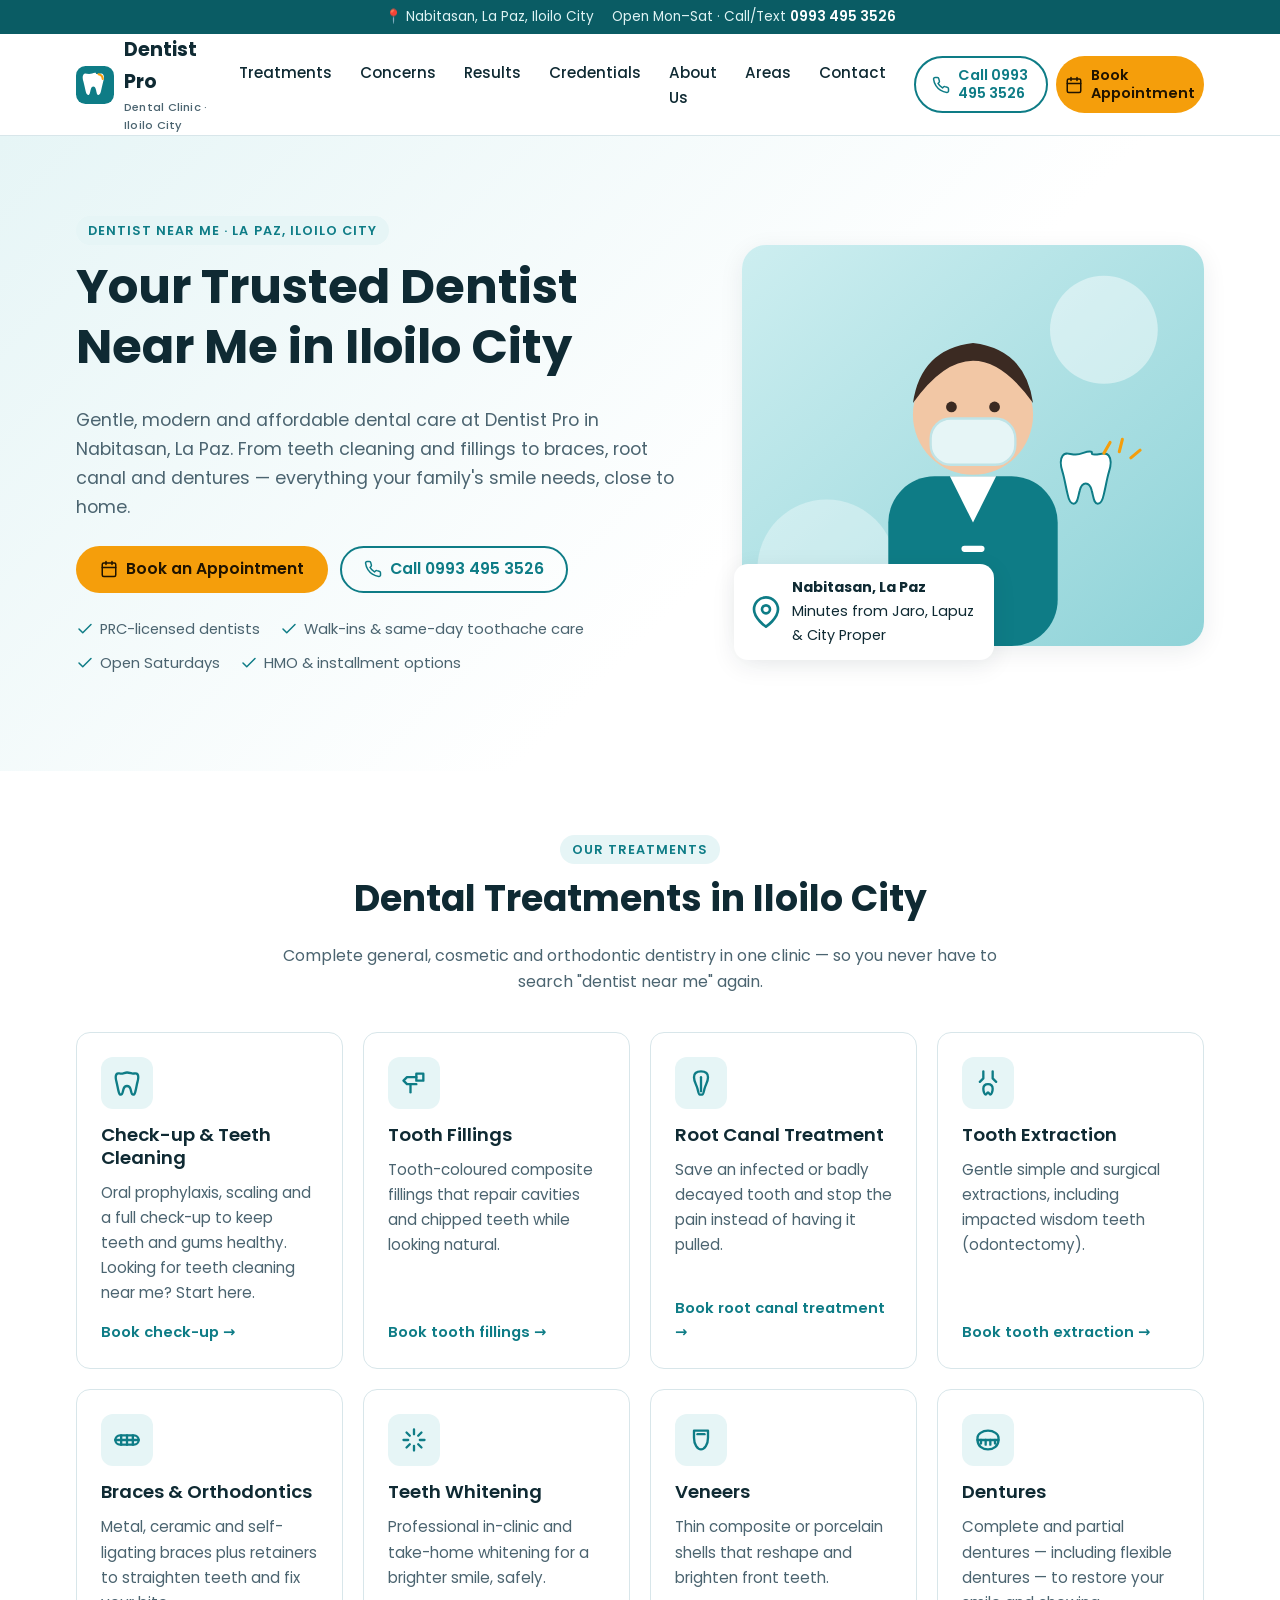
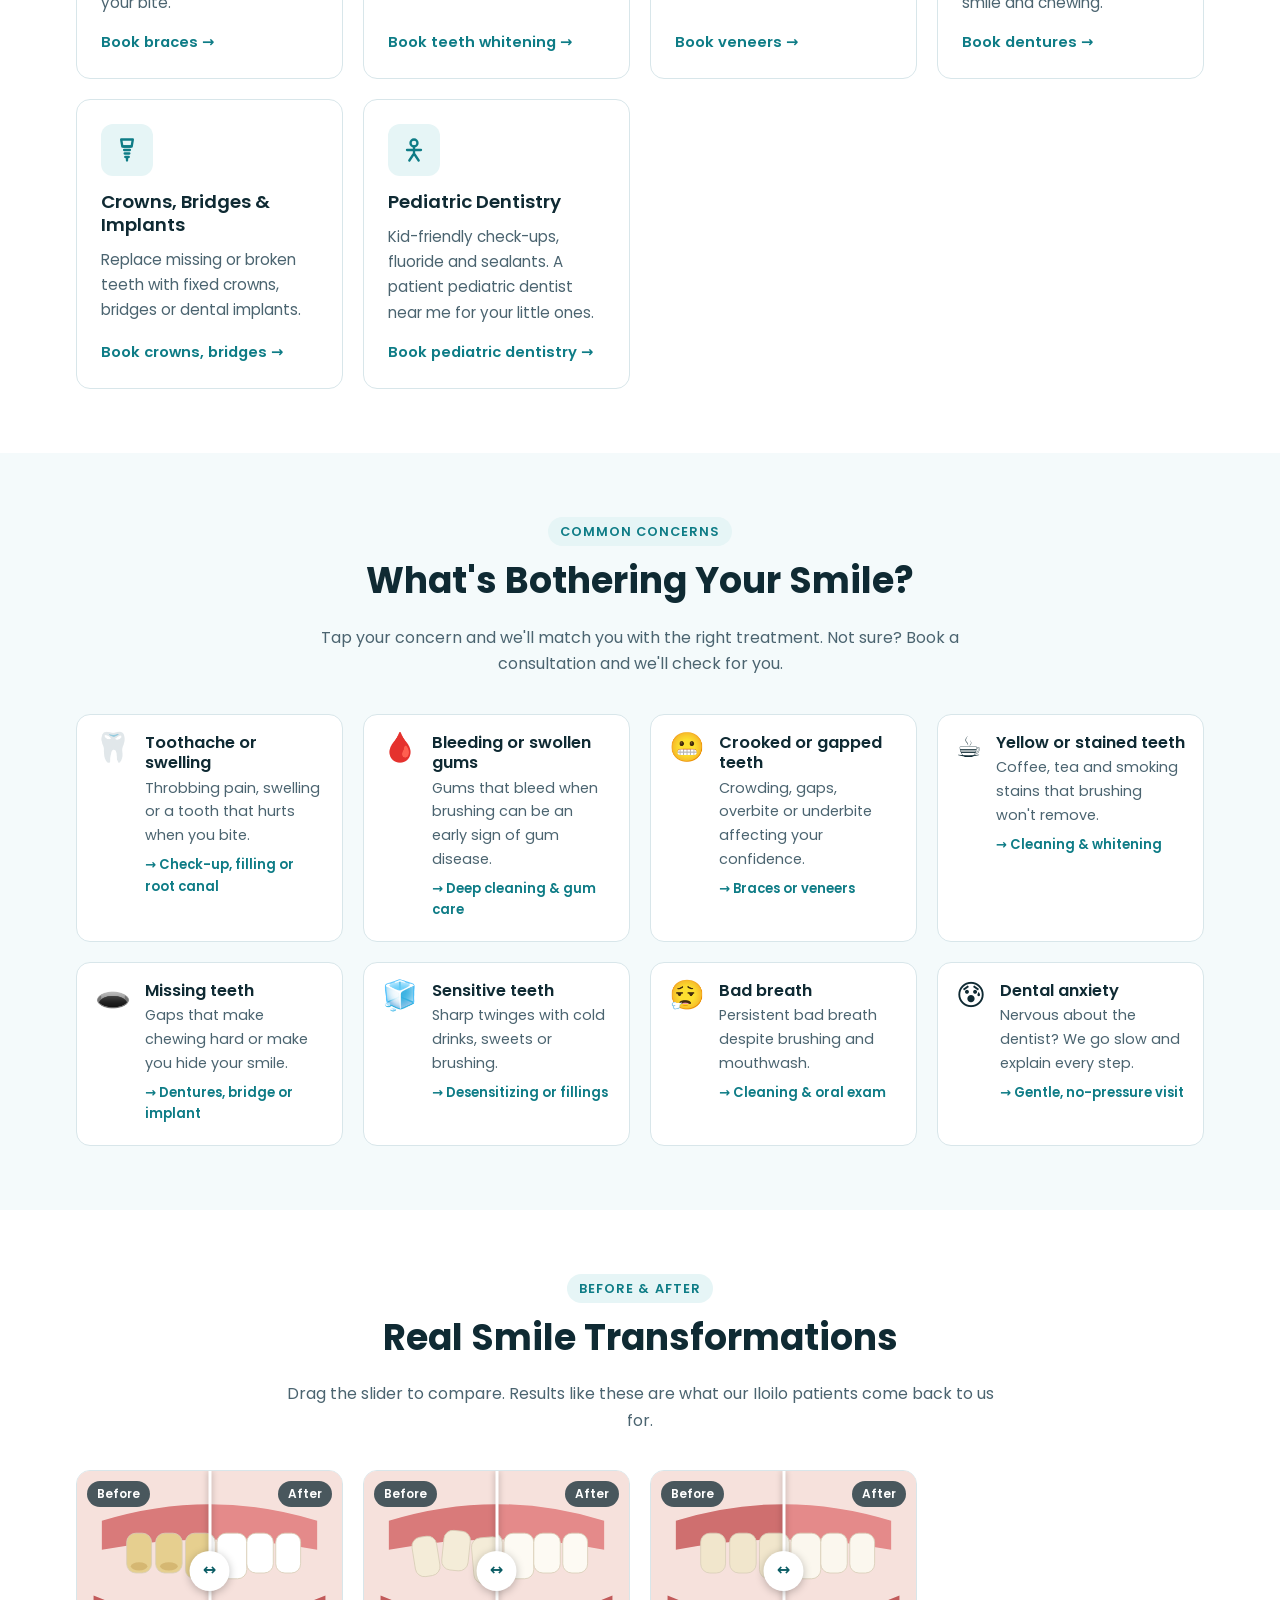
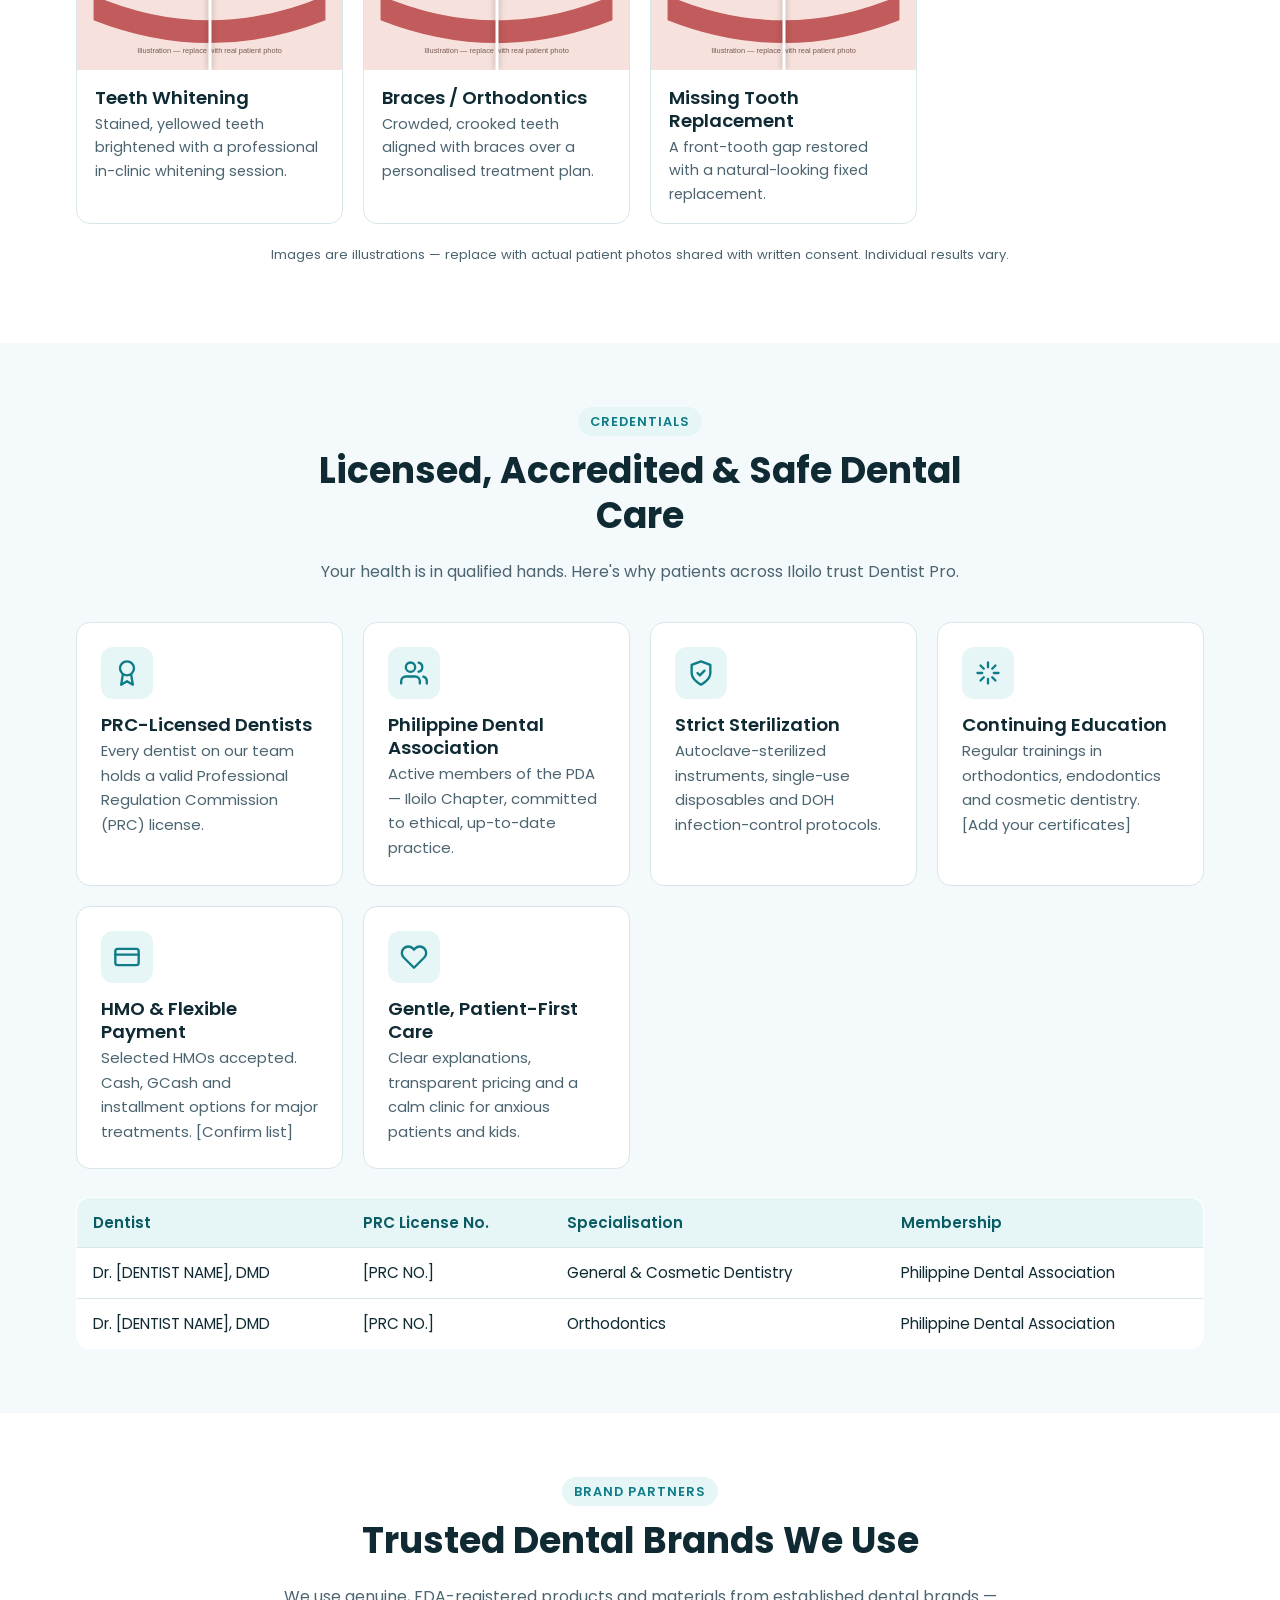
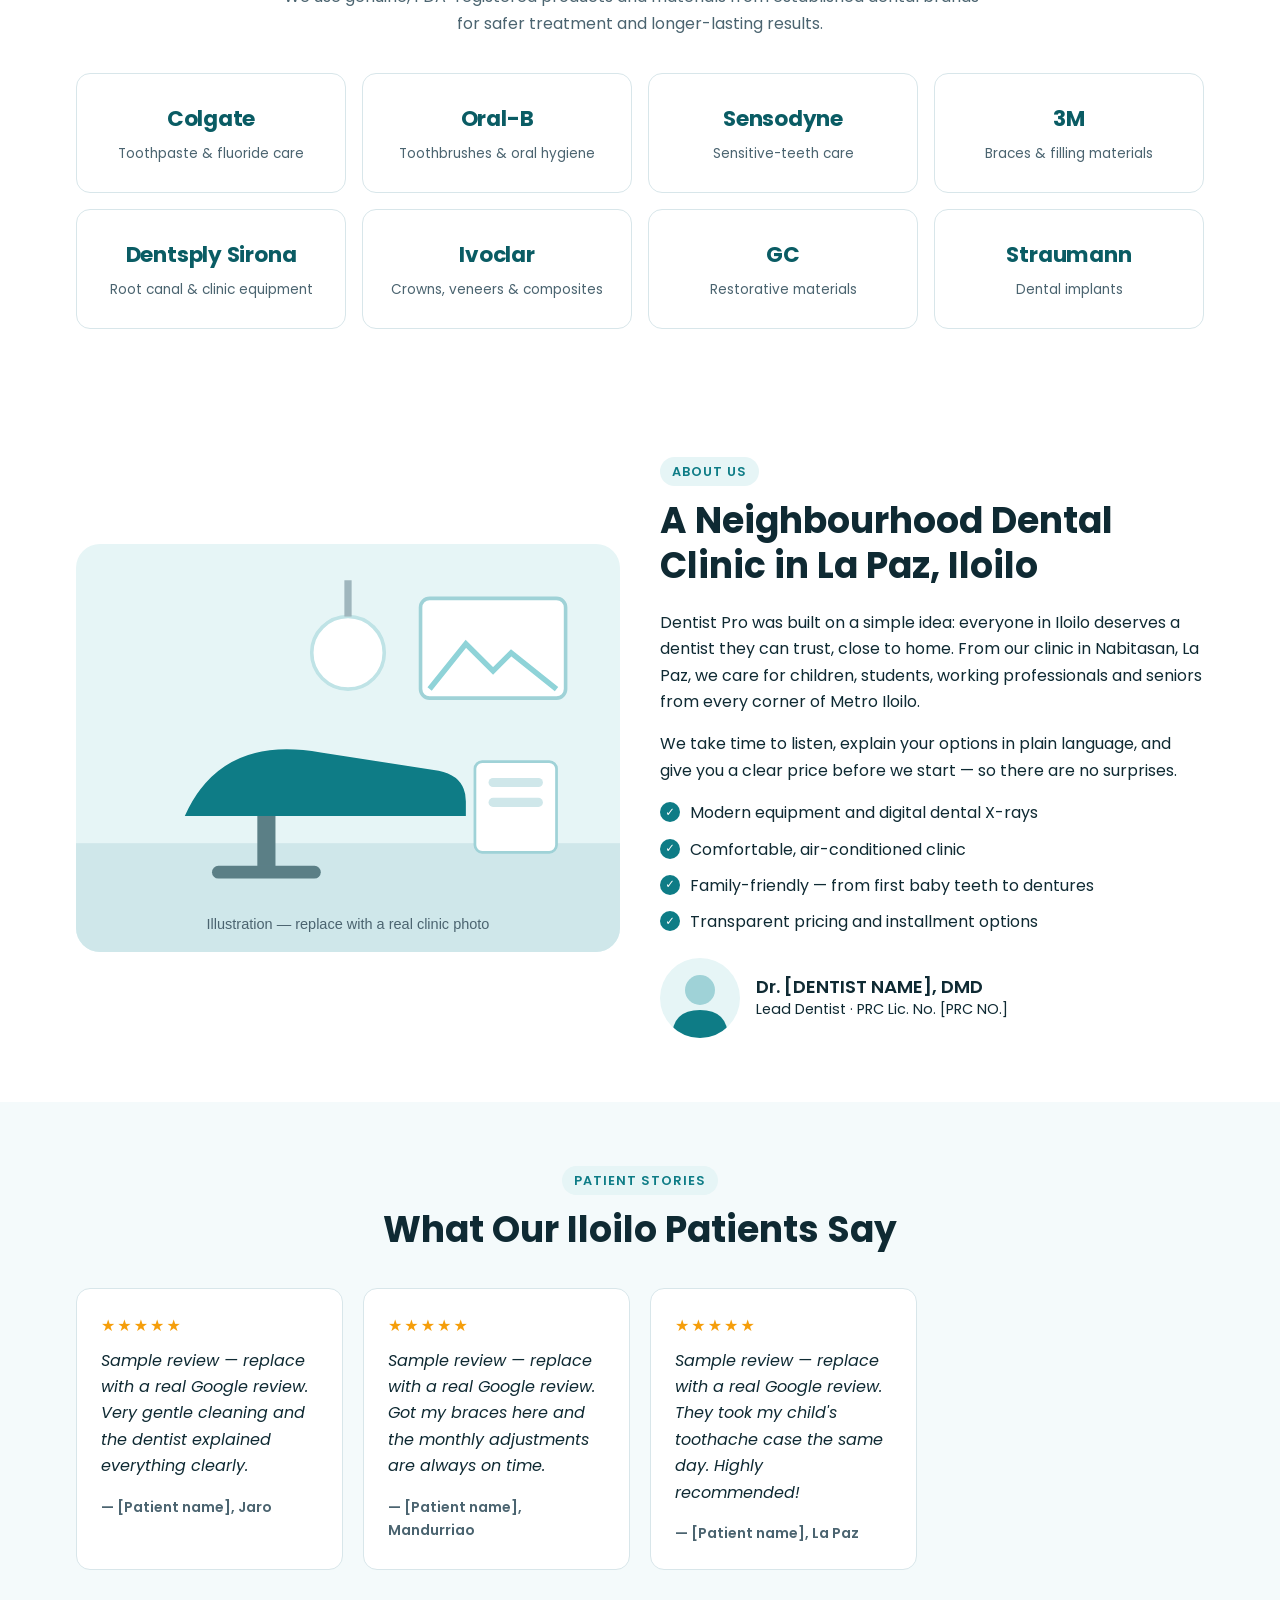
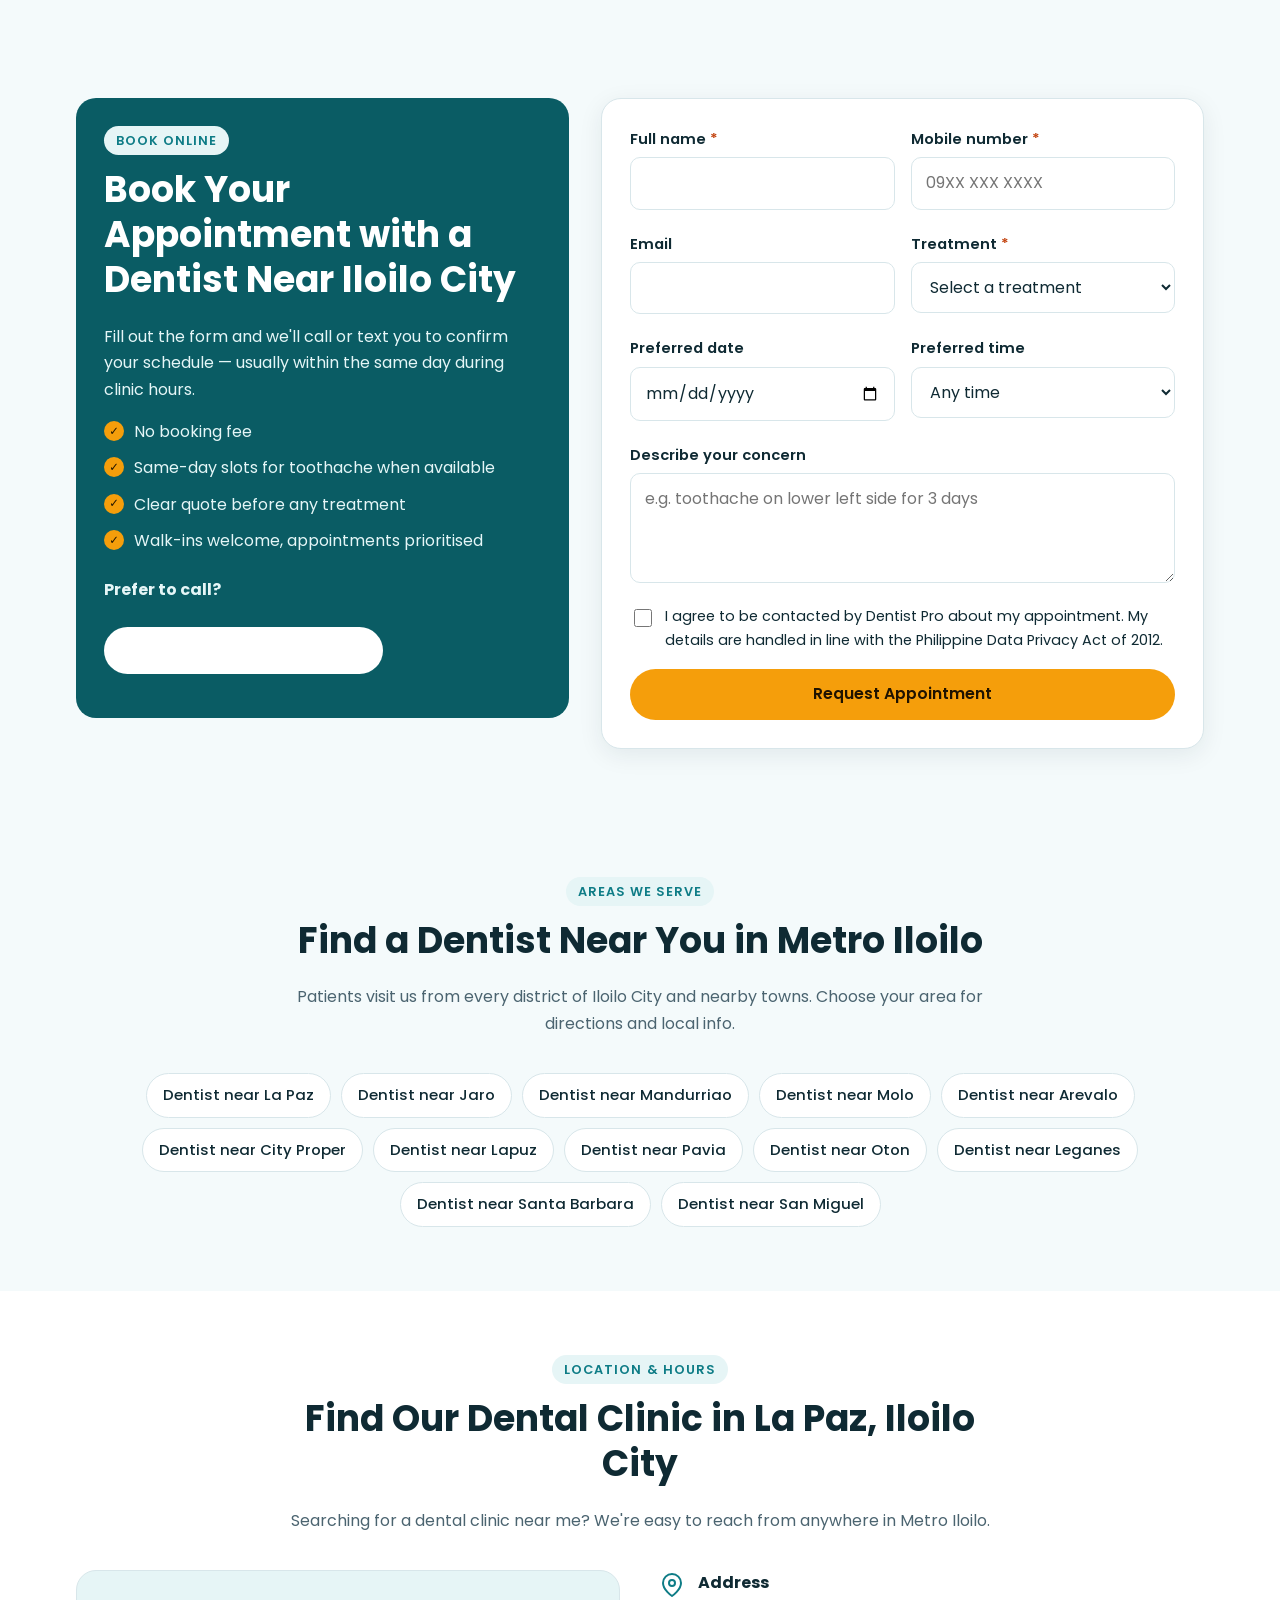
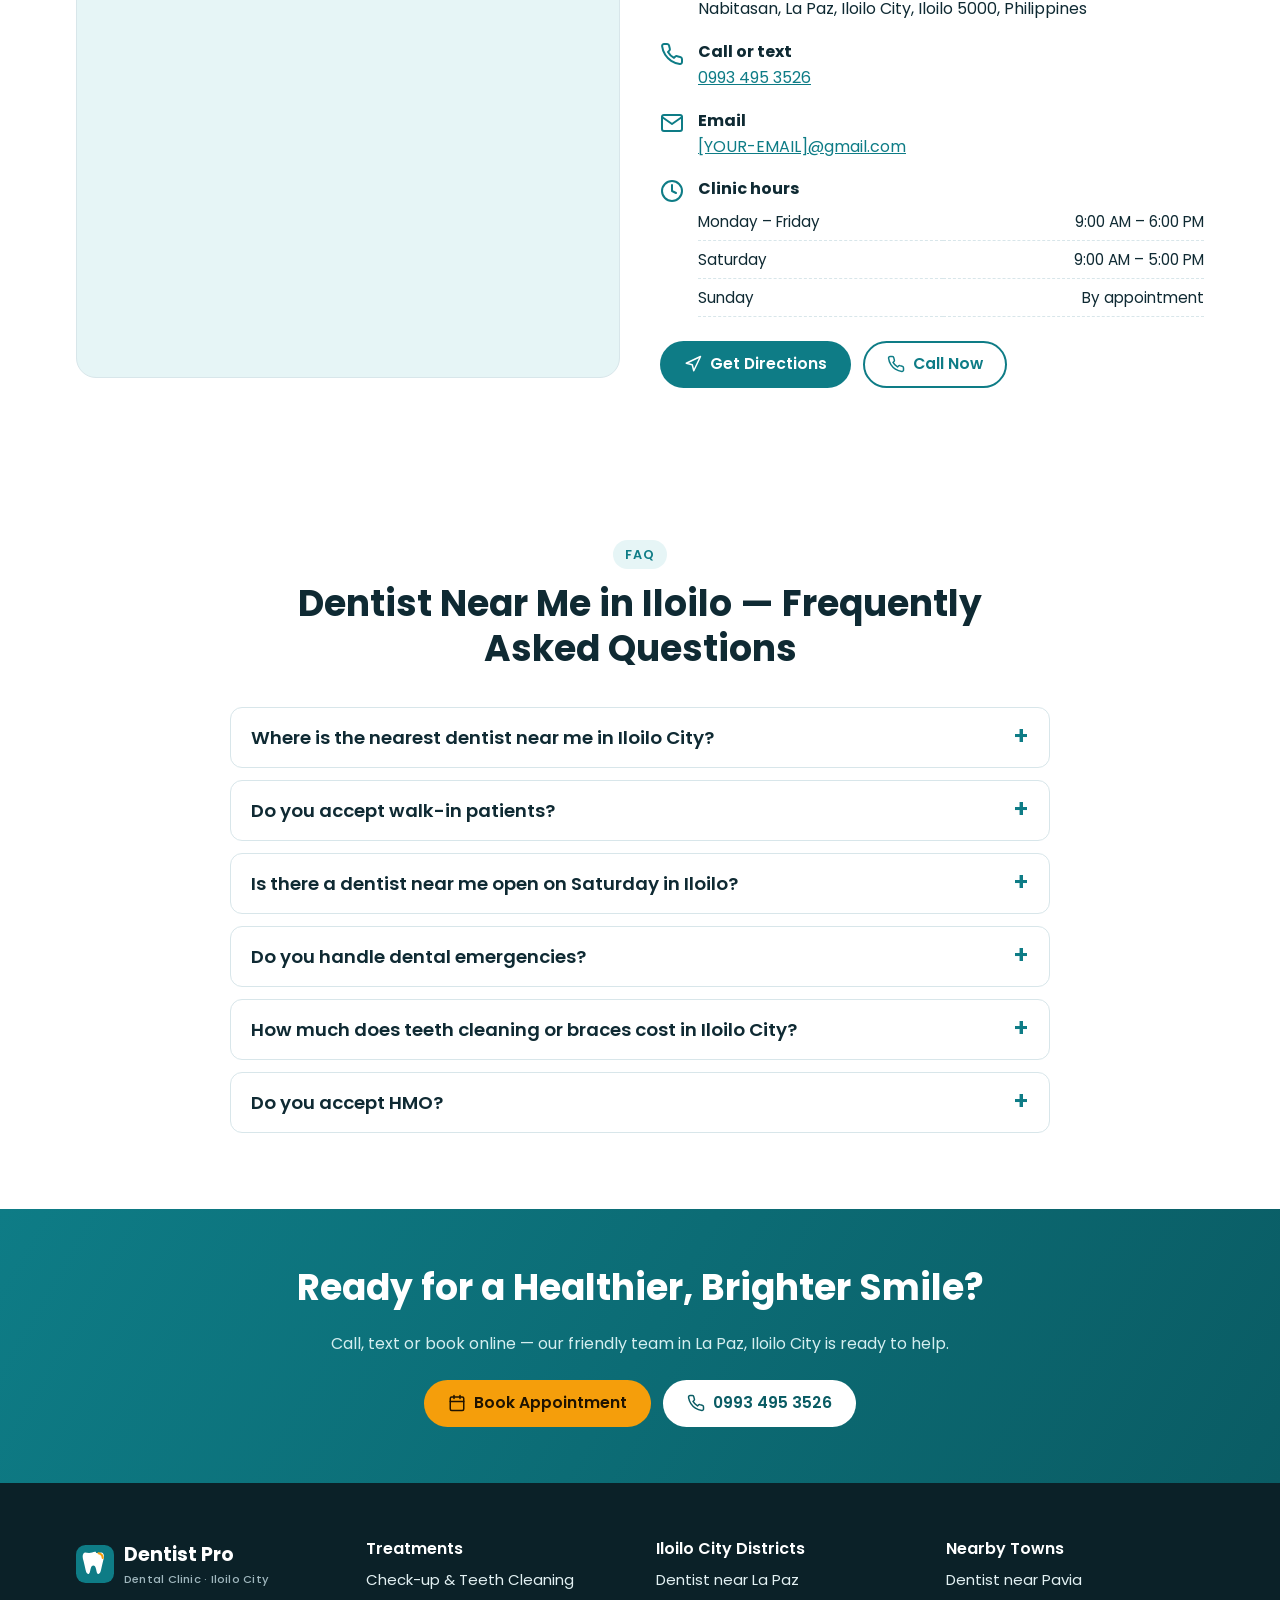
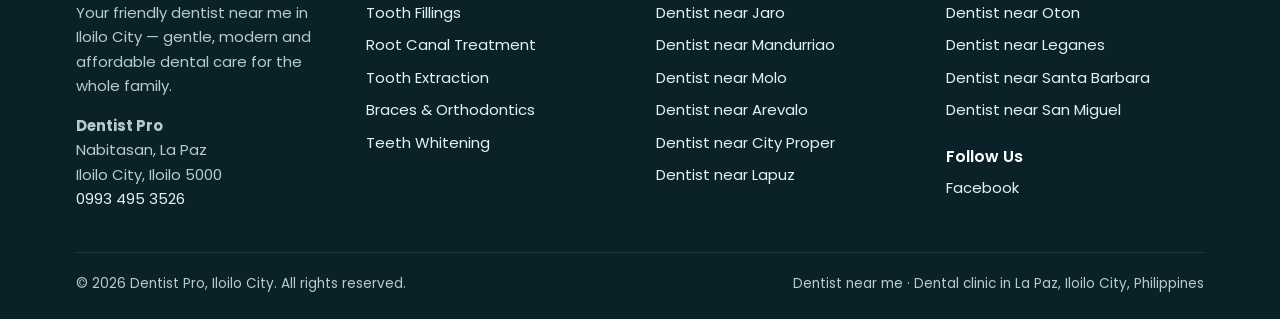
==== commit 06daa1d1: "Add Brand Partners section to homepage Brand list lives in BRANDS in scripts/build.py; tiles show a " ====
--- a/index.html
+++ b/index.html
@@ -243,6 +243,25 @@
   </div>
 </section>
 
+<section class="section" id="brands" aria-labelledby="brands-title">
+  <div class="container">
+    <div class="section__head">
+      <span class="eyebrow">Brand Partners</span>
+      <h2 id="brands-title">Trusted Dental Brands We Use</h2>
+      <p>We use genuine, FDA-registered products and materials from established dental brands — for safer treatment and longer-lasting results.</p>
+    </div>
+    <ul class="brands"><li class="brand"><span class="brand__name">Colgate</span>
+        <span class="brand__use">Toothpaste &amp; fluoride care</span></li><li class="brand"><span class="brand__name">Oral-B</span>
+        <span class="brand__use">Toothbrushes &amp; oral hygiene</span></li><li class="brand"><span class="brand__name">Sensodyne</span>
+        <span class="brand__use">Sensitive-teeth care</span></li><li class="brand"><span class="brand__name">3M</span>
+        <span class="brand__use">Braces &amp; filling materials</span></li><li class="brand"><span class="brand__name">Dentsply Sirona</span>
+        <span class="brand__use">Root canal &amp; clinic equipment</span></li><li class="brand"><span class="brand__name">Ivoclar</span>
+        <span class="brand__use">Crowns, veneers &amp; composites</span></li><li class="brand"><span class="brand__name">GC</span>
+        <span class="brand__use">Restorative materials</span></li><li class="brand"><span class="brand__name">Straumann</span>
+        <span class="brand__use">Dental implants</span></li></ul>
+  </div>
+</section>
+
 <section class="section" id="about" aria-labelledby="about-title">
   <div class="container grid grid--2" style="align-items:center">
     <div class="about__img"><img src="images/about.svg" alt="Treatment room at Dentist Pro dental clinic in Nabitasan, La Paz, Iloilo City" width="600" height="450" loading="lazy"></div>
--- a/css/styles.css
+++ b/css/styles.css
@@ -225,6 +225,19 @@
 .cred .card__icon { margin: 0; flex: none; }
 .cred h3 { margin-bottom: .2em; }
 .cred p { margin: 0; color: var(--muted); font-size: .93rem; }
+
+/* Brand partners */
+.brands { list-style: none; margin: 0; padding: 0; display: grid; gap: 16px; grid-template-columns: repeat(auto-fill, minmax(220px, 1fr)); }
+.brand {
+  display: flex; flex-direction: column; align-items: center; justify-content: center; gap: 6px; min-height: 120px;
+  padding: 20px 16px; text-align: center; background: var(--bg); border: 1px solid var(--line); border-radius: var(--radius);
+  transition: border-color .2s, box-shadow .2s, transform .2s;
+}
+.brand:hover { border-color: var(--brand); box-shadow: var(--shadow); transform: translateY(-2px); }
+.brand img { max-width: 140px; max-height: 52px; width: auto; height: auto; object-fit: contain; filter: grayscale(1); opacity: .8; transition: filter .2s, opacity .2s; }
+.brand:hover img { filter: none; opacity: 1; }
+.brand__name { font-size: 1.35rem; font-weight: 700; letter-spacing: -.01em; color: var(--brand-dark); }
+.brand__use { font-size: .85rem; color: var(--muted); }
 .license-table { width: 100%; border-collapse: collapse; margin-top: 28px; background: #fff; border-radius: var(--radius); overflow: hidden; border: 1px solid var(--line); font-size: .95rem; }
 .license-table th, .license-table td { text-align: left; padding: 12px 16px; border-bottom: 1px solid var(--line); }
 .license-table th { background: var(--brand-light); color: var(--brand-dark); font-weight: 600; }
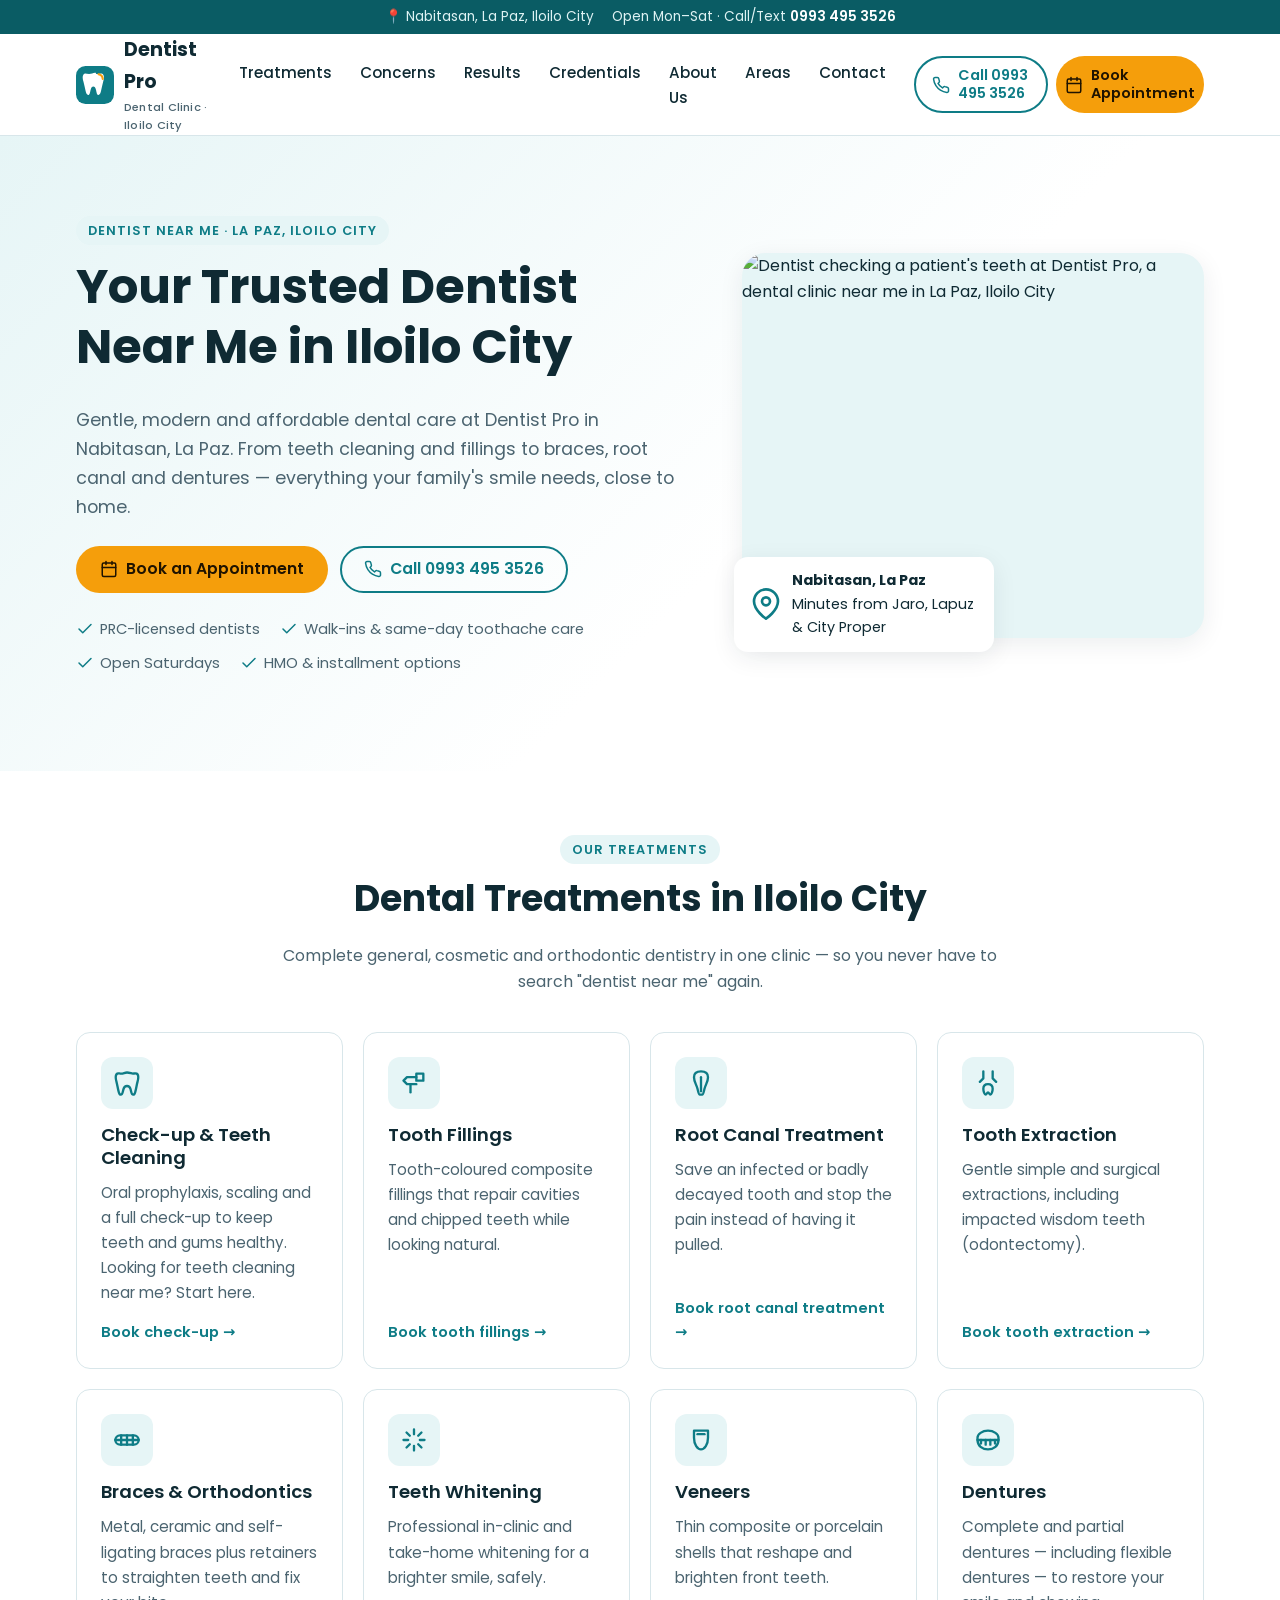
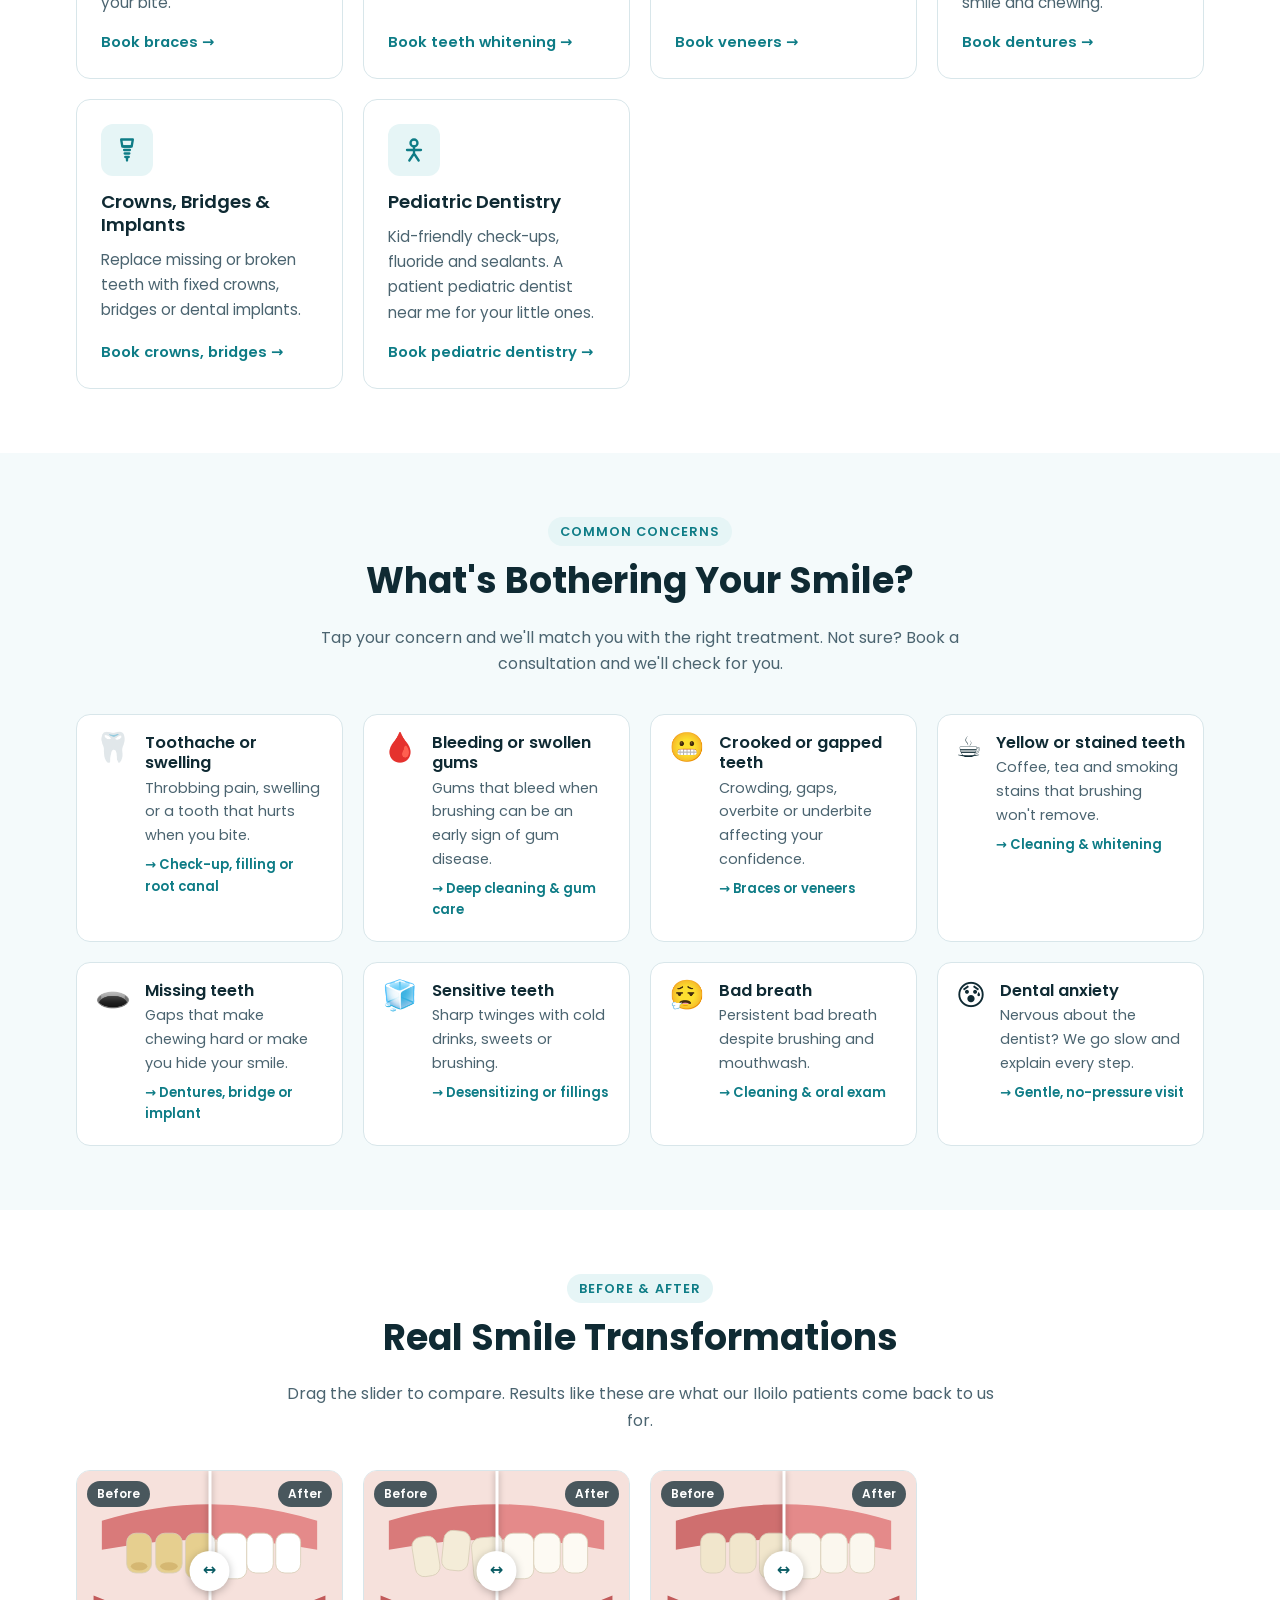
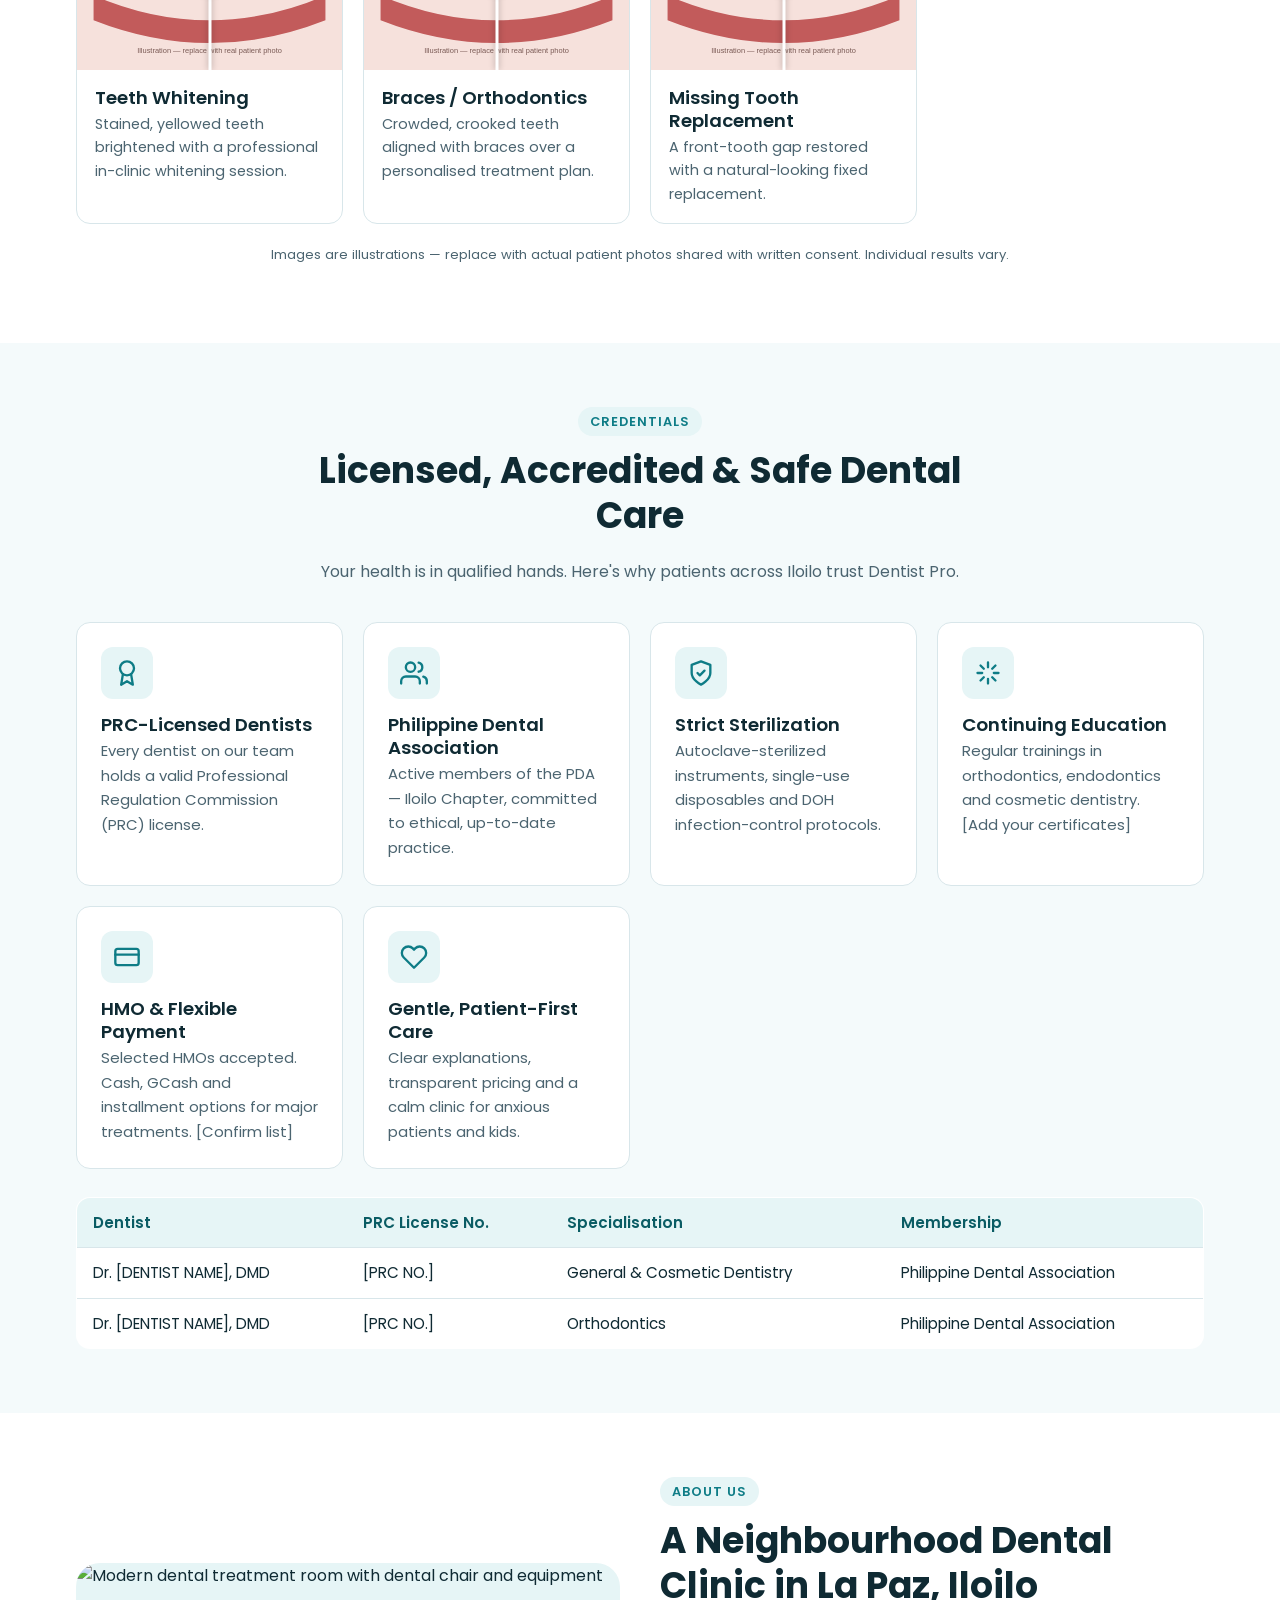
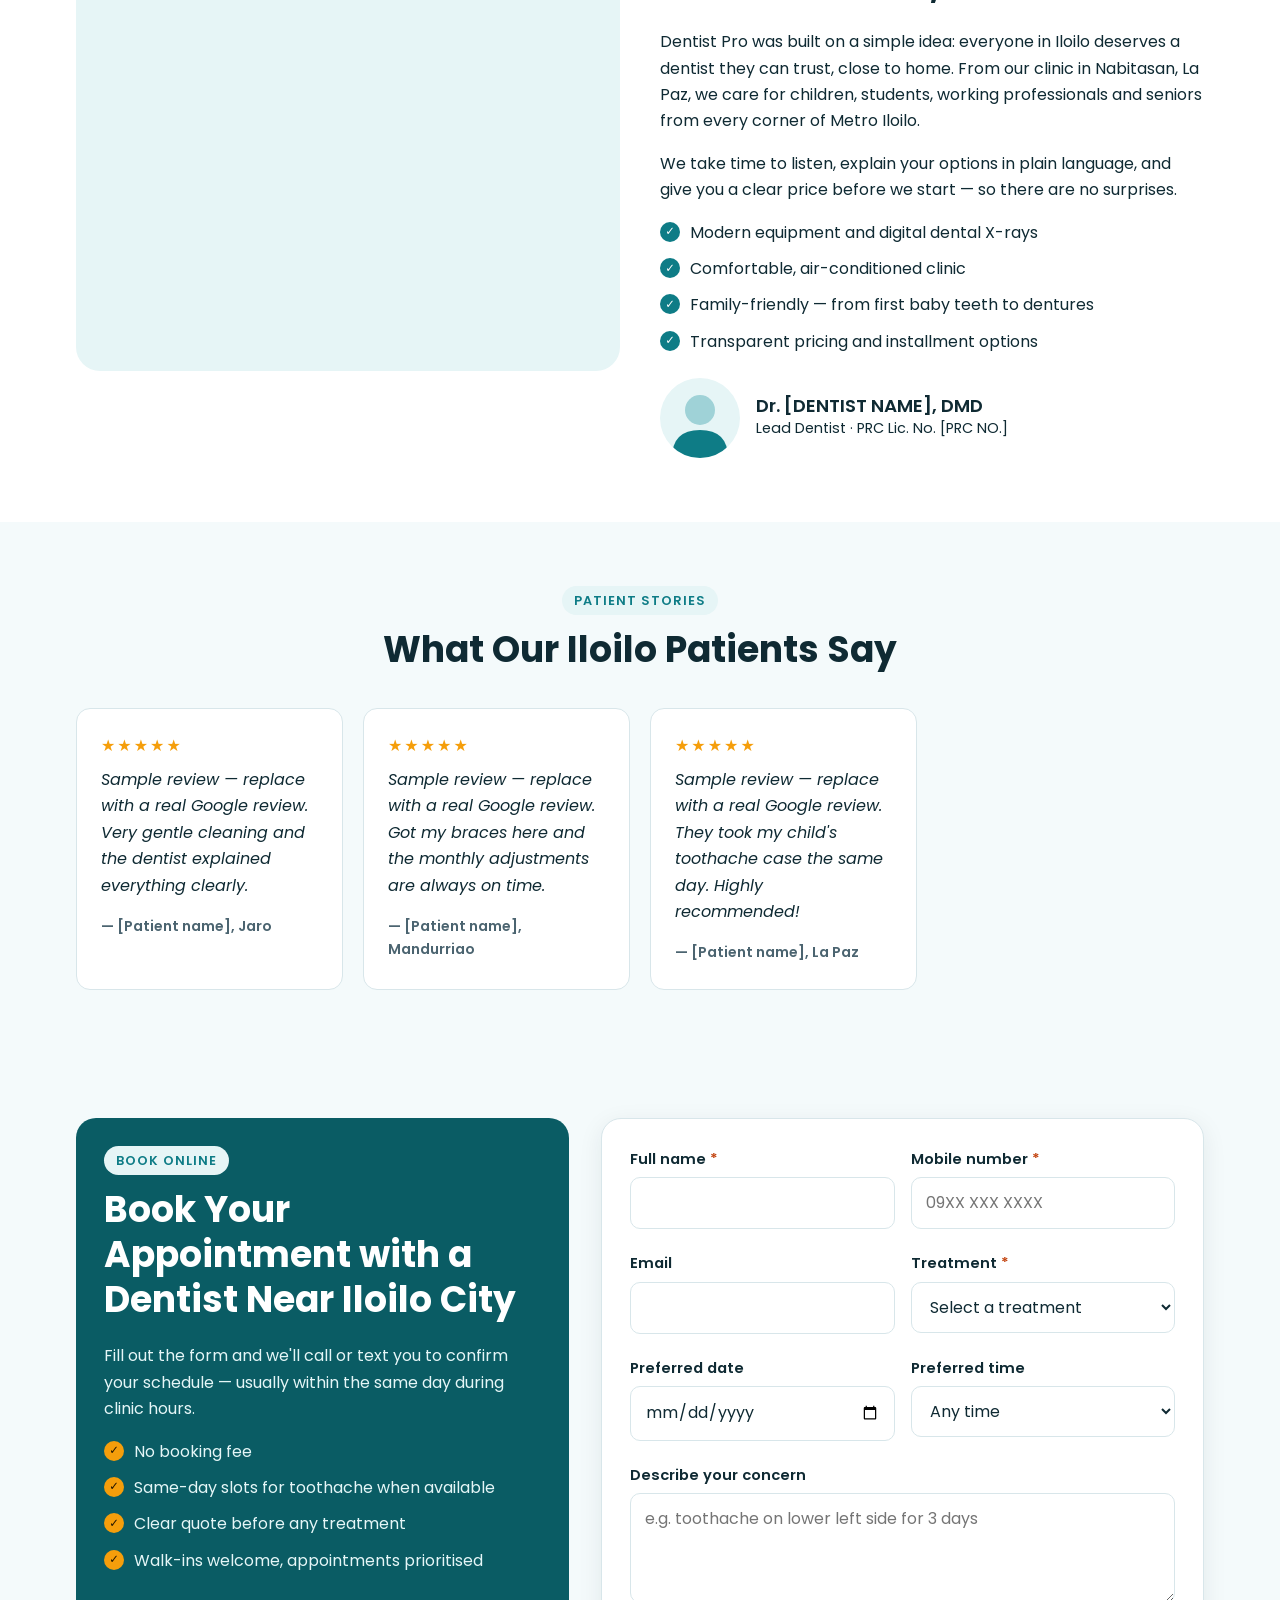
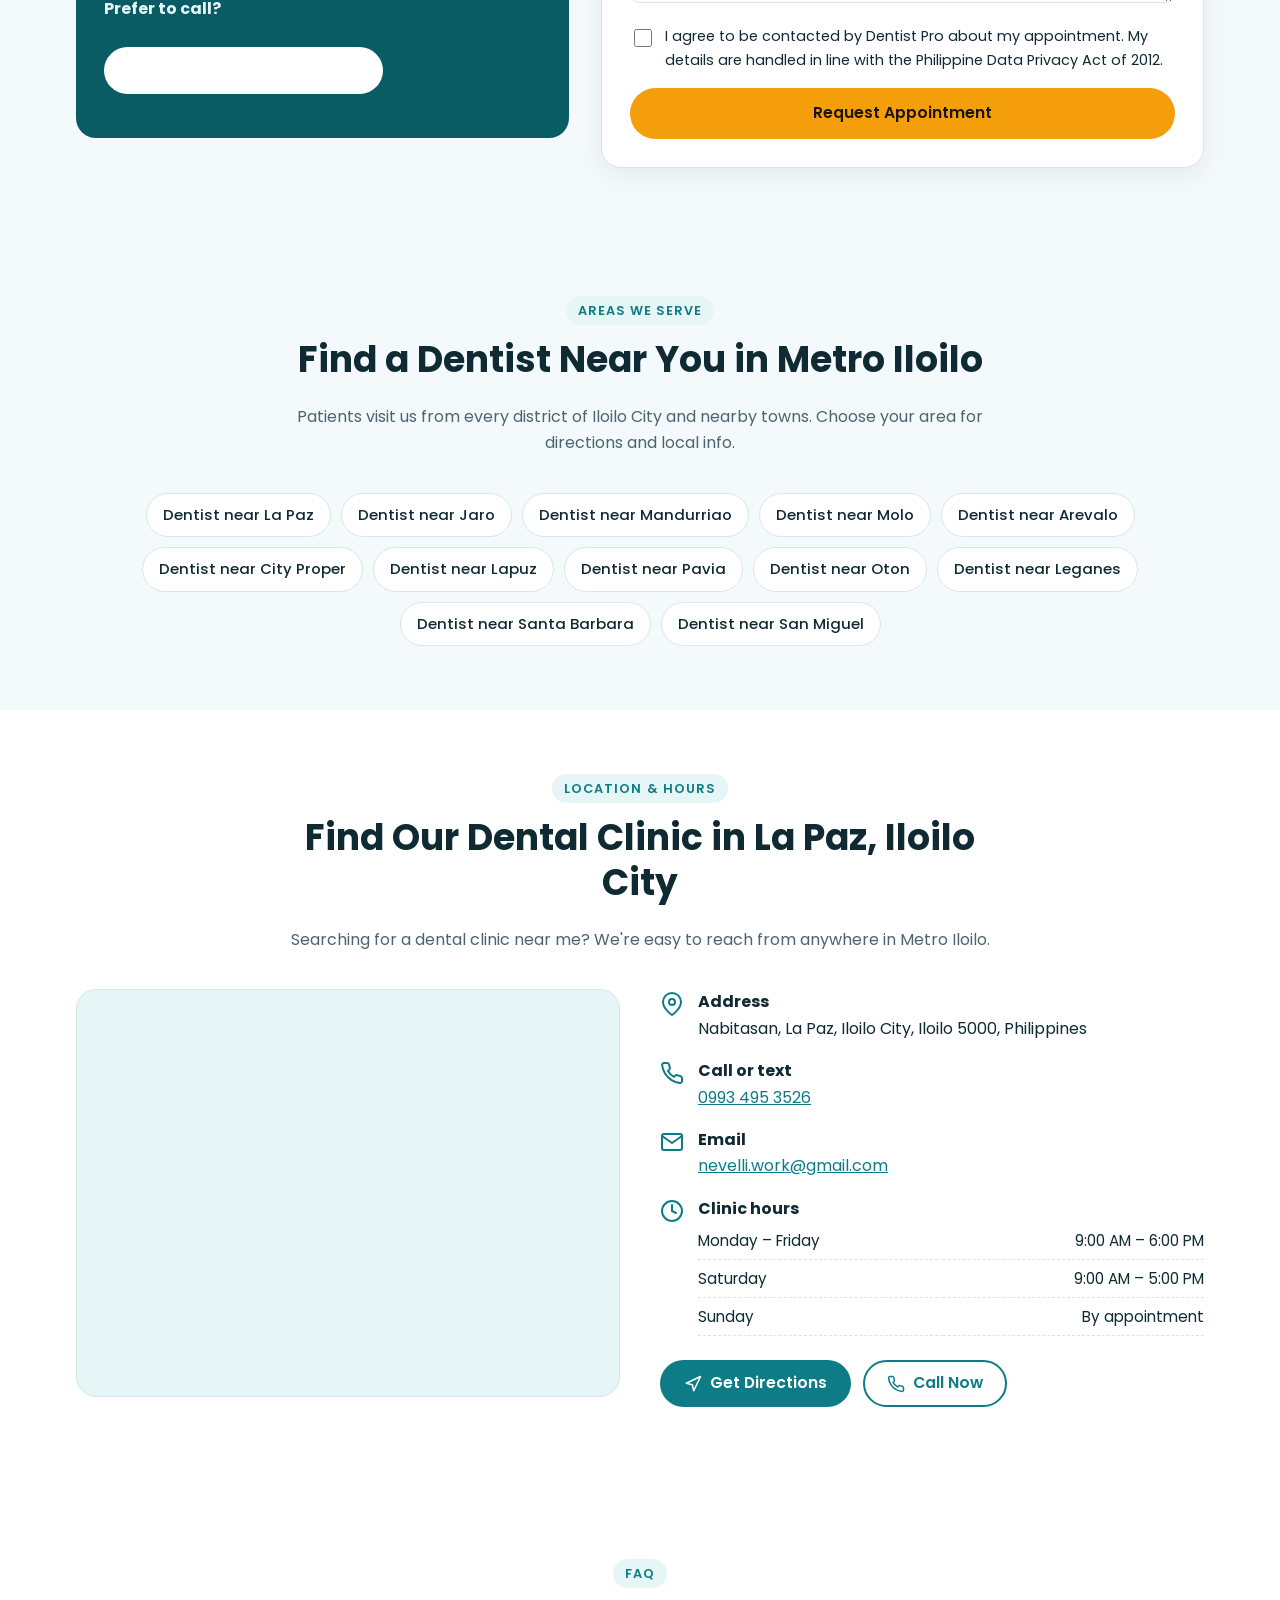
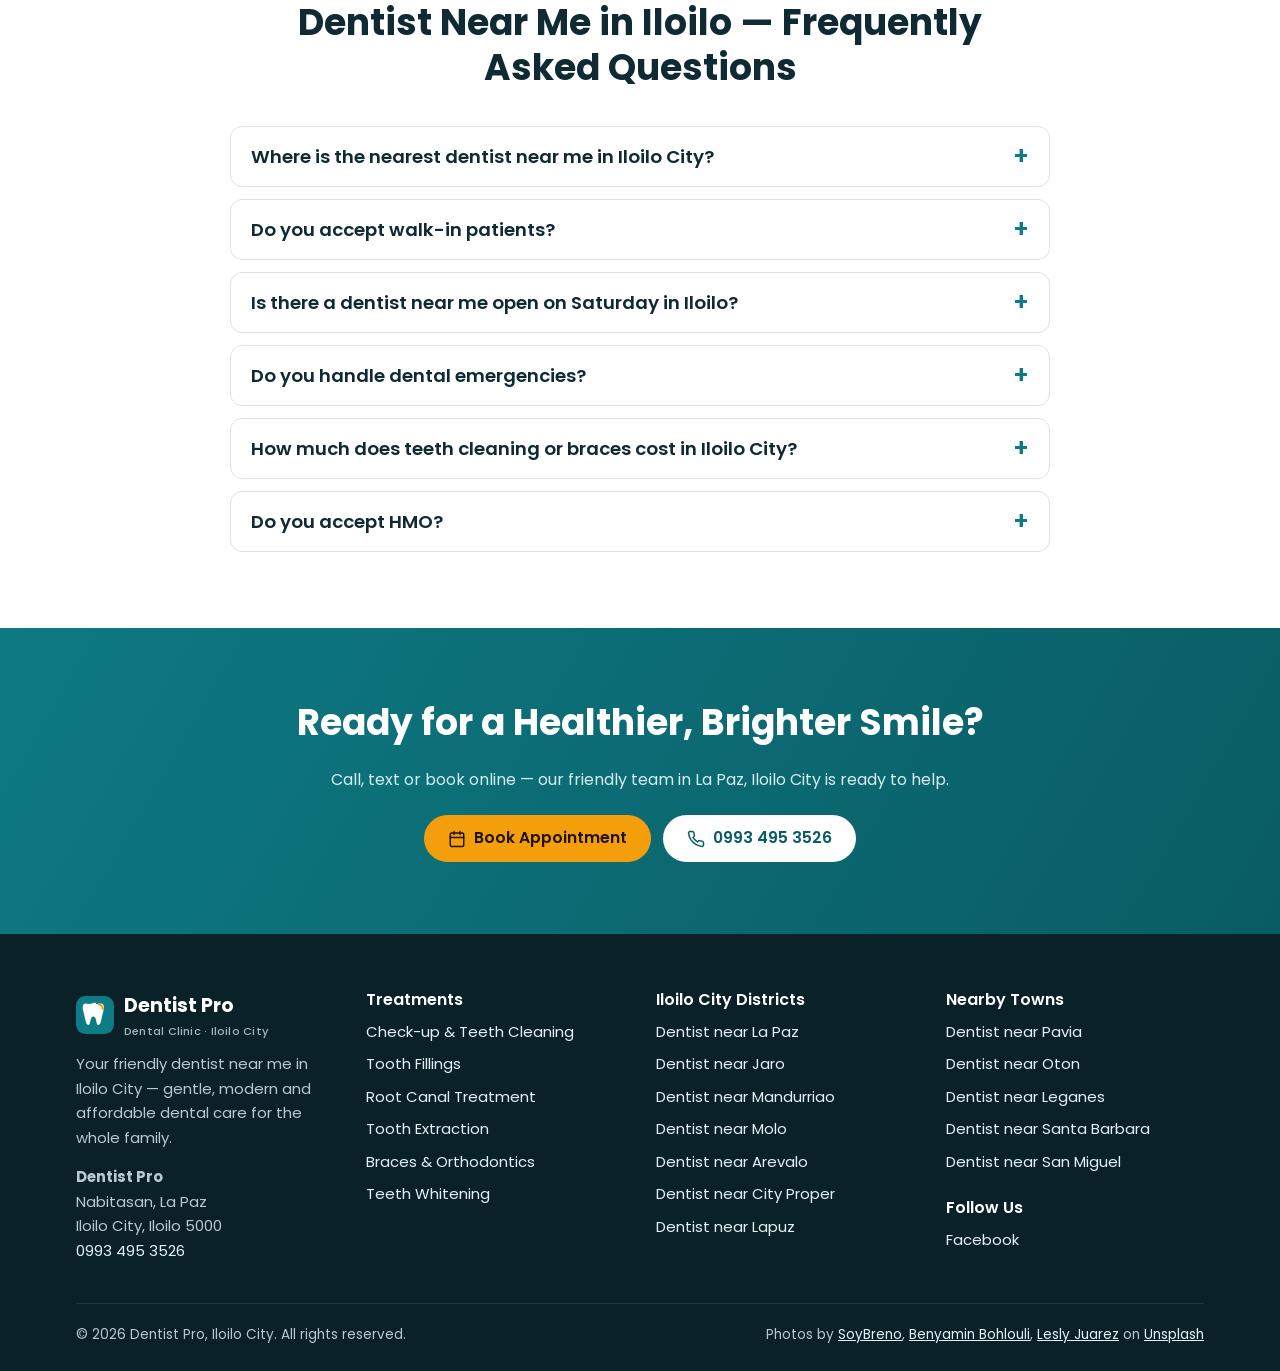
==== commit 92c12947: "Use Unsplash photos and add clinic email Hero, location-page hero, about section and CTA banner now " ====
--- a/index.html
+++ b/index.html
@@ -27,11 +27,12 @@
   <link rel="icon" href="images/favicon.svg" type="image/svg+xml">
   <link rel="apple-touch-icon" href="images/apple-touch-icon.png">
   <link rel="manifest" href="site.webmanifest">
+  <link rel="preconnect" href="https://images.unsplash.com">
   <link rel="preconnect" href="https://fonts.googleapis.com">
   <link rel="preconnect" href="https://fonts.gstatic.com" crossorigin>
   <link href="https://fonts.googleapis.com/css2?family=Poppins:wght@400;500;600;700&display=swap" rel="stylesheet">
   <link rel="stylesheet" href="css/styles.css">
-  <script type="application/ld+json">{"@context":"https://schema.org","@type":"Dentist","@id":"https://www.dentistpro-iloilo.com/#dentist","name":"Dentist Pro","description":"Dental clinic in La Paz, Iloilo City offering check-ups, cleaning, fillings, root canal, extractions, braces, whitening, veneers, dentures and implants.","url":"https://www.dentistpro-iloilo.com/","telephone":"+639934953526","image":"https://www.dentistpro-iloilo.com/images/og-image.png","logo":"https://www.dentistpro-iloilo.com/images/logo.svg","priceRange":"₱₱","address":{"@type":"PostalAddress","streetAddress":"Nabitasan, La Paz","addressLocality":"Iloilo City","addressRegion":"Iloilo","postalCode":"5000","addressCountry":"PH"},"geo":{"@type":"GeoCoordinates","latitude":10.7134,"longitude":122.5653},"hasMap":"https://www.google.com/maps/search/?api=1&query=Nabitasan%2C+La+Paz%2C+Iloilo+City","openingHoursSpecification":[{"@type":"OpeningHoursSpecification","dayOfWeek":["Monday","Tuesday","Wednesday","Thursday","Friday"],"opens":"09:00","closes":"18:00"},{"@type":"OpeningHoursSpecification","dayOfWeek":["Saturday"],"opens":"09:00","closes":"17:00"}],"areaServed":[{"@type":"City","name":"Iloilo City"},{"@type":"Place","name":"La Paz, Iloilo City"},{"@type":"Place","name":"Jaro, Iloilo City"},{"@type":"Place","name":"Mandurriao, Iloilo City"},{"@type":"Place","name":"Molo, Iloilo City"},{"@type":"Place","name":"Arevalo, Iloilo City"},{"@type":"Place","name":"City Proper, Iloilo City"},{"@type":"Place","name":"Lapuz, Iloilo City"},{"@type":"Place","name":"Pavia, Iloilo"},{"@type":"Place","name":"Oton, Iloilo"},{"@type":"Place","name":"Leganes, Iloilo"},{"@type":"Place","name":"Santa Barbara, Iloilo"},{"@type":"Place","name":"San Miguel, Iloilo"}],"sameAs":["https://www.facebook.com/"],"hasOfferCatalog":{"@type":"OfferCatalog","name":"Dental Treatments","itemListElement":[{"@type":"Offer","itemOffered":{"@type":"MedicalProcedure","name":"Check-up & Teeth Cleaning"}},{"@type":"Offer","itemOffered":{"@type":"MedicalProcedure","name":"Tooth Fillings"}},{"@type":"Offer","itemOffered":{"@type":"MedicalProcedure","name":"Root Canal Treatment"}},{"@type":"Offer","itemOffered":{"@type":"MedicalProcedure","name":"Tooth Extraction"}},{"@type":"Offer","itemOffered":{"@type":"MedicalProcedure","name":"Braces & Orthodontics"}},{"@type":"Offer","itemOffered":{"@type":"MedicalProcedure","name":"Teeth Whitening"}},{"@type":"Offer","itemOffered":{"@type":"MedicalProcedure","name":"Veneers"}},{"@type":"Offer","itemOffered":{"@type":"MedicalProcedure","name":"Dentures"}},{"@type":"Offer","itemOffered":{"@type":"MedicalProcedure","name":"Crowns, Bridges & Implants"}},{"@type":"Offer","itemOffered":{"@type":"MedicalProcedure","name":"Pediatric Dentistry"}}]}}</script><script type="application/ld+json">{"@context":"https://schema.org","@type":"WebSite","name":"Dentist Pro","url":"https://www.dentistpro-iloilo.com/"}</script><script type="application/ld+json">{"@context":"https://schema.org","@type":"FAQPage","mainEntity":[{"@type":"Question","name":"Where is the nearest dentist near me in Iloilo City?","acceptedAnswer":{"@type":"Answer","text":"Dentist Pro is located at Nabitasan, La Paz, Iloilo City. We are a short ride from Jaro, Lapuz, Mandurriao, City Proper and Molo, and we welcome patients from all over Metro Iloilo. Tap \"Get Directions\" on this page for the fastest route."}},{"@type":"Question","name":"Do you accept walk-in patients?","acceptedAnswer":{"@type":"Answer","text":"Yes, walk-ins are welcome when a slot is available, but booking ahead guarantees your time. Call or text 0993 495 3526 or use the appointment form and we'll confirm your schedule."}},{"@type":"Question","name":"Is there a dentist near me open on Saturday in Iloilo?","acceptedAnswer":{"@type":"Answer","text":"Yes. Dentist Pro is open on Saturdays, and Sunday visits are available by appointment — ideal if you work or study on weekdays."}},{"@type":"Question","name":"Do you handle dental emergencies?","acceptedAnswer":{"@type":"Answer","text":"If you need an emergency dentist near me for severe toothache, swelling, a broken tooth or a knocked-out tooth, call us right away. We prioritise urgent cases and will advise you on what to do before you arrive."}},{"@type":"Question","name":"How much does teeth cleaning or braces cost in Iloilo City?","acceptedAnswer":{"@type":"Answer","text":"Prices depend on your needs, so we give you a clear quote after your check-up — no surprise fees. Message us for current rates and ask about installment options for braces, dentures and other larger treatments."}},{"@type":"Question","name":"Do you accept HMO?","acceptedAnswer":{"@type":"Answer","text":"We accept selected HMO and dental plans. Contact us with your HMO name so we can confirm your coverage before your visit."}}]}</script>
+  <script type="application/ld+json">{"@context":"https://schema.org","@type":"Dentist","@id":"https://www.dentistpro-iloilo.com/#dentist","name":"Dentist Pro","description":"Dental clinic in La Paz, Iloilo City offering check-ups, cleaning, fillings, root canal, extractions, braces, whitening, veneers, dentures and implants.","url":"https://www.dentistpro-iloilo.com/","telephone":"+639934953526","email":"nevelli.work@gmail.com","image":"https://www.dentistpro-iloilo.com/images/og-image.png","logo":"https://www.dentistpro-iloilo.com/images/logo.svg","priceRange":"₱₱","address":{"@type":"PostalAddress","streetAddress":"Nabitasan, La Paz","addressLocality":"Iloilo City","addressRegion":"Iloilo","postalCode":"5000","addressCountry":"PH"},"geo":{"@type":"GeoCoordinates","latitude":10.7134,"longitude":122.5653},"hasMap":"https://www.google.com/maps/search/?api=1&query=Nabitasan%2C+La+Paz%2C+Iloilo+City","openingHoursSpecification":[{"@type":"OpeningHoursSpecification","dayOfWeek":["Monday","Tuesday","Wednesday","Thursday","Friday"],"opens":"09:00","closes":"18:00"},{"@type":"OpeningHoursSpecification","dayOfWeek":["Saturday"],"opens":"09:00","closes":"17:00"}],"areaServed":[{"@type":"City","name":"Iloilo City"},{"@type":"Place","name":"La Paz, Iloilo City"},{"@type":"Place","name":"Jaro, Iloilo City"},{"@type":"Place","name":"Mandurriao, Iloilo City"},{"@type":"Place","name":"Molo, Iloilo City"},{"@type":"Place","name":"Arevalo, Iloilo City"},{"@type":"Place","name":"City Proper, Iloilo City"},{"@type":"Place","name":"Lapuz, Iloilo City"},{"@type":"Place","name":"Pavia, Iloilo"},{"@type":"Place","name":"Oton, Iloilo"},{"@type":"Place","name":"Leganes, Iloilo"},{"@type":"Place","name":"Santa Barbara, Iloilo"},{"@type":"Place","name":"San Miguel, Iloilo"}],"sameAs":["https://www.facebook.com/"],"hasOfferCatalog":{"@type":"OfferCatalog","name":"Dental Treatments","itemListElement":[{"@type":"Offer","itemOffered":{"@type":"MedicalProcedure","name":"Check-up & Teeth Cleaning"}},{"@type":"Offer","itemOffered":{"@type":"MedicalProcedure","name":"Tooth Fillings"}},{"@type":"Offer","itemOffered":{"@type":"MedicalProcedure","name":"Root Canal Treatment"}},{"@type":"Offer","itemOffered":{"@type":"MedicalProcedure","name":"Tooth Extraction"}},{"@type":"Offer","itemOffered":{"@type":"MedicalProcedure","name":"Braces & Orthodontics"}},{"@type":"Offer","itemOffered":{"@type":"MedicalProcedure","name":"Teeth Whitening"}},{"@type":"Offer","itemOffered":{"@type":"MedicalProcedure","name":"Veneers"}},{"@type":"Offer","itemOffered":{"@type":"MedicalProcedure","name":"Dentures"}},{"@type":"Offer","itemOffered":{"@type":"MedicalProcedure","name":"Crowns, Bridges & Implants"}},{"@type":"Offer","itemOffered":{"@type":"MedicalProcedure","name":"Pediatric Dentistry"}}]}}</script><script type="application/ld+json">{"@context":"https://schema.org","@type":"WebSite","name":"Dentist Pro","url":"https://www.dentistpro-iloilo.com/"}</script><script type="application/ld+json">{"@context":"https://schema.org","@type":"FAQPage","mainEntity":[{"@type":"Question","name":"Where is the nearest dentist near me in Iloilo City?","acceptedAnswer":{"@type":"Answer","text":"Dentist Pro is located at Nabitasan, La Paz, Iloilo City. We are a short ride from Jaro, Lapuz, Mandurriao, City Proper and Molo, and we welcome patients from all over Metro Iloilo. Tap \"Get Directions\" on this page for the fastest route."}},{"@type":"Question","name":"Do you accept walk-in patients?","acceptedAnswer":{"@type":"Answer","text":"Yes, walk-ins are welcome when a slot is available, but booking ahead guarantees your time. Call or text 0993 495 3526 or use the appointment form and we'll confirm your schedule."}},{"@type":"Question","name":"Is there a dentist near me open on Saturday in Iloilo?","acceptedAnswer":{"@type":"Answer","text":"Yes. Dentist Pro is open on Saturdays, and Sunday visits are available by appointment — ideal if you work or study on weekdays."}},{"@type":"Question","name":"Do you handle dental emergencies?","acceptedAnswer":{"@type":"Answer","text":"If you need an emergency dentist near me for severe toothache, swelling, a broken tooth or a knocked-out tooth, call us right away. We prioritise urgent cases and will advise you on what to do before you arrive."}},{"@type":"Question","name":"How much does teeth cleaning or braces cost in Iloilo City?","acceptedAnswer":{"@type":"Answer","text":"Prices depend on your needs, so we give you a clear quote after your check-up — no surprise fees. Message us for current rates and ask about installment options for braces, dentures and other larger treatments."}},{"@type":"Question","name":"Do you accept HMO?","acceptedAnswer":{"@type":"Answer","text":"We accept selected HMO and dental plans. Contact us with your HMO name so we can confirm your coverage before your visit."}}]}</script>
 </head>
 <body>
 <a class="skip-link" href="#main">Skip to content</a>
@@ -81,7 +82,7 @@
       </ul>
     </div>
     <div class="hero__art">
-      <img src="images/hero.svg" alt="Friendly dentist at Dentist Pro, a dental clinic near me in La Paz, Iloilo City" width="600" height="520" fetchpriority="high">
+      <img src="https://images.unsplash.com/photo-1681939282781-341ac4f61996?auto=format&q=75&w=1200&h=1000&fit=crop" srcset="https://images.unsplash.com/photo-1681939282781-341ac4f61996?auto=format&q=75&w=480&h=400&fit=crop 480w, https://images.unsplash.com/photo-1681939282781-341ac4f61996?auto=format&q=75&w=800&h=667&fit=crop 800w, https://images.unsplash.com/photo-1681939282781-341ac4f61996?auto=format&q=75&w=1200&h=1000&fit=crop 1200w, https://images.unsplash.com/photo-1681939282781-341ac4f61996?auto=format&q=75&w=1600&h=1333&fit=crop 1600w" sizes="(min-width: 900px) 520px, 100vw" alt="Dentist checking a patient&#x27;s teeth at Dentist Pro, a dental clinic near me in La Paz, Iloilo City" width="1200" height="1000" fetchpriority="high" decoding="async">
       <div class="hero__card"><svg viewBox="0 0 24 24" fill="none" stroke="currentColor" stroke-width="2" stroke-linecap="round" stroke-linejoin="round" aria-hidden="true"><path d="M21 10c0 7-9 13-9 13S3 17 3 10a9 9 0 0 1 18 0z"/><circle cx="12" cy="10" r="3"/></svg><span><strong>Nabitasan, La Paz</strong>Minutes from Jaro, Lapuz & City Proper</span></div>
     </div>
   </div>
@@ -243,28 +244,9 @@
   </div>
 </section>
 
-<section class="section" id="brands" aria-labelledby="brands-title">
-  <div class="container">
-    <div class="section__head">
-      <span class="eyebrow">Brand Partners</span>
-      <h2 id="brands-title">Trusted Dental Brands We Use</h2>
-      <p>We use genuine, FDA-registered products and materials from established dental brands — for safer treatment and longer-lasting results.</p>
-    </div>
-    <ul class="brands"><li class="brand"><span class="brand__name">Colgate</span>
-        <span class="brand__use">Toothpaste &amp; fluoride care</span></li><li class="brand"><span class="brand__name">Oral-B</span>
-        <span class="brand__use">Toothbrushes &amp; oral hygiene</span></li><li class="brand"><span class="brand__name">Sensodyne</span>
-        <span class="brand__use">Sensitive-teeth care</span></li><li class="brand"><span class="brand__name">3M</span>
-        <span class="brand__use">Braces &amp; filling materials</span></li><li class="brand"><span class="brand__name">Dentsply Sirona</span>
-        <span class="brand__use">Root canal &amp; clinic equipment</span></li><li class="brand"><span class="brand__name">Ivoclar</span>
-        <span class="brand__use">Crowns, veneers &amp; composites</span></li><li class="brand"><span class="brand__name">GC</span>
-        <span class="brand__use">Restorative materials</span></li><li class="brand"><span class="brand__name">Straumann</span>
-        <span class="brand__use">Dental implants</span></li></ul>
-  </div>
-</section>
-
 <section class="section" id="about" aria-labelledby="about-title">
   <div class="container grid grid--2" style="align-items:center">
-    <div class="about__img"><img src="images/about.svg" alt="Treatment room at Dentist Pro dental clinic in Nabitasan, La Paz, Iloilo City" width="600" height="450" loading="lazy"></div>
+    <div class="about__img"><img src="https://images.unsplash.com/photo-1629909613654-28e377c37b09?auto=format&q=75&w=1200&h=900&fit=crop" srcset="https://images.unsplash.com/photo-1629909613654-28e377c37b09?auto=format&q=75&w=480&h=360&fit=crop 480w, https://images.unsplash.com/photo-1629909613654-28e377c37b09?auto=format&q=75&w=800&h=600&fit=crop 800w, https://images.unsplash.com/photo-1629909613654-28e377c37b09?auto=format&q=75&w=1200&h=900&fit=crop 1200w, https://images.unsplash.com/photo-1629909613654-28e377c37b09?auto=format&q=75&w=1600&h=1200&fit=crop 1600w" sizes="(min-width: 900px) 520px, 100vw" alt="Modern dental treatment room with dental chair and equipment" width="1200" height="900" loading="lazy" decoding="async"></div>
     <div>
       <span class="eyebrow">About Us</span>
       <h2 id="about-title">A Neighbourhood Dental Clinic in La Paz, Iloilo</h2>
@@ -360,7 +342,7 @@
         <ul class="contact-list">
           <li><svg viewBox="0 0 24 24" fill="none" stroke="currentColor" stroke-width="2" stroke-linecap="round" stroke-linejoin="round" aria-hidden="true"><path d="M21 10c0 7-9 13-9 13S3 17 3 10a9 9 0 0 1 18 0z"/><circle cx="12" cy="10" r="3"/></svg><div><strong>Address</strong>Nabitasan, La Paz, Iloilo City, Iloilo 5000, Philippines</div></li>
           <li><svg viewBox="0 0 24 24" fill="none" stroke="currentColor" stroke-width="2" stroke-linecap="round" stroke-linejoin="round" aria-hidden="true"><path d="M22 16.9v3a2 2 0 0 1-2.2 2 19.8 19.8 0 0 1-8.6-3.1 19.5 19.5 0 0 1-6-6A19.8 19.8 0 0 1 2.1 4.2 2 2 0 0 1 4.1 2h3a2 2 0 0 1 2 1.7c.1 1 .4 1.9.7 2.8a2 2 0 0 1-.5 2.1L8 9.9a16 16 0 0 0 6 6l1.3-1.3a2 2 0 0 1 2.1-.4c.9.3 1.8.6 2.8.7a2 2 0 0 1 1.7 2z"/></svg><div><strong>Call or text</strong><a href="tel:+639934953526">0993 495 3526</a></div></li>
-          <li><svg viewBox="0 0 24 24" fill="none" stroke="currentColor" stroke-width="2" stroke-linecap="round" stroke-linejoin="round" aria-hidden="true"><rect x="2" y="4" width="20" height="16" rx="2"/><path d="m22 6-10 7L2 6"/></svg><div><strong>Email</strong><a href="mailto:[YOUR-EMAIL]@gmail.com">[YOUR-EMAIL]@gmail.com</a></div></li>
+          <li><svg viewBox="0 0 24 24" fill="none" stroke="currentColor" stroke-width="2" stroke-linecap="round" stroke-linejoin="round" aria-hidden="true"><rect x="2" y="4" width="20" height="16" rx="2"/><path d="m22 6-10 7L2 6"/></svg><div><strong>Email</strong><a href="mailto:nevelli.work@gmail.com">nevelli.work@gmail.com</a></div></li>
           <li><svg viewBox="0 0 24 24" fill="none" stroke="currentColor" stroke-width="2" stroke-linecap="round" stroke-linejoin="round" aria-hidden="true"><circle cx="12" cy="12" r="10"/><path d="M12 6v6l4 2"/></svg><div style="flex:1"><strong>Clinic hours</strong><table class="hours"><tbody><tr><td>Monday – Friday</td><td>9:00 AM – 6:00 PM</td></tr><tr><td>Saturday</td><td>9:00 AM – 5:00 PM</td></tr><tr><td>Sunday</td><td>By appointment</td></tr></tbody></table></div></li>
         </ul>
         <div class="hero__ctas">
@@ -401,7 +383,7 @@
 </section>
 
 
-<section class="cta-band">
+<section class="cta-band" style="--cta-bg: url('https://images.unsplash.com/photo-1489278353717-f64c6ee8a4d2?auto=format&q=75&w=1600&h=700&fit=crop')">
   <div class="container">
     <h2>Ready for a Healthier, Brighter Smile?</h2>
     <p>Call, text or book online — our friendly team in La Paz, Iloilo City is ready to help.</p>
@@ -433,7 +415,7 @@
     </div>
     <div class="footer__bottom">
       <span>© <span class="js-year">2026</span> Dentist Pro, Iloilo City. All rights reserved.</span>
-      <span>Dentist near me · Dental clinic in La Paz, Iloilo City, Philippines</span>
+      <span>Photos by <a href="https://unsplash.com/@soybrenofotografia?utm_source=dentist_pro&utm_medium=referral" rel="noopener" target="_blank">SoyBreno</a>, <a href="https://unsplash.com/@benyamin_bohlouli?utm_source=dentist_pro&utm_medium=referral" rel="noopener" target="_blank">Benyamin Bohlouli</a>, <a href="https://unsplash.com/@jblesly?utm_source=dentist_pro&utm_medium=referral" rel="noopener" target="_blank">Lesly Juarez</a> on <a href="https://unsplash.com/?utm_source=dentist_pro&utm_medium=referral" rel="noopener" target="_blank">Unsplash</a></span>
     </div>
   </div>
 </footer>
--- a/css/styles.css
+++ b/css/styles.css
@@ -149,7 +149,7 @@
 .hero__badges li { display: flex; align-items: center; gap: 6px; }
 .hero__badges svg { width: 18px; height: 18px; color: var(--brand); flex: none; }
 .hero__art { position: relative; }
-.hero__art img { width: 100%; height: auto; border-radius: 24px; box-shadow: var(--shadow); }
+.hero__art img { width: 100%; height: auto; aspect-ratio: 6 / 5; object-fit: cover; border-radius: 24px; box-shadow: var(--shadow); background: var(--brand-light); }
 .hero__card {
   position: absolute; left: -8px; bottom: -14px; background: #fff; border-radius: var(--radius); box-shadow: var(--shadow);
   padding: 12px 16px; font-size: .9rem; display: flex; gap: 10px; align-items: center; max-width: 260px;
@@ -225,26 +225,13 @@
 .cred .card__icon { margin: 0; flex: none; }
 .cred h3 { margin-bottom: .2em; }
 .cred p { margin: 0; color: var(--muted); font-size: .93rem; }
-
-/* Brand partners */
-.brands { list-style: none; margin: 0; padding: 0; display: grid; gap: 16px; grid-template-columns: repeat(auto-fill, minmax(220px, 1fr)); }
-.brand {
-  display: flex; flex-direction: column; align-items: center; justify-content: center; gap: 6px; min-height: 120px;
-  padding: 20px 16px; text-align: center; background: var(--bg); border: 1px solid var(--line); border-radius: var(--radius);
-  transition: border-color .2s, box-shadow .2s, transform .2s;
-}
-.brand:hover { border-color: var(--brand); box-shadow: var(--shadow); transform: translateY(-2px); }
-.brand img { max-width: 140px; max-height: 52px; width: auto; height: auto; object-fit: contain; filter: grayscale(1); opacity: .8; transition: filter .2s, opacity .2s; }
-.brand:hover img { filter: none; opacity: 1; }
-.brand__name { font-size: 1.35rem; font-weight: 700; letter-spacing: -.01em; color: var(--brand-dark); }
-.brand__use { font-size: .85rem; color: var(--muted); }
 .license-table { width: 100%; border-collapse: collapse; margin-top: 28px; background: #fff; border-radius: var(--radius); overflow: hidden; border: 1px solid var(--line); font-size: .95rem; }
 .license-table th, .license-table td { text-align: left; padding: 12px 16px; border-bottom: 1px solid var(--line); }
 .license-table th { background: var(--brand-light); color: var(--brand-dark); font-weight: 600; }
 .table-wrap { overflow-x: auto; }
 
 /* About */
-.about__img img { width: 100%; height: auto; border-radius: 24px; }
+.about__img img { width: 100%; height: auto; aspect-ratio: 4 / 3; object-fit: cover; border-radius: 24px; background: var(--brand-light); }
 .checklist { list-style: none; padding: 0; margin: 0 0 1.4em; display: grid; gap: 10px; }
 .checklist li { position: relative; padding-left: 30px; }
 .checklist li::before {
@@ -329,7 +316,10 @@
 .hours td:last-child { text-align: right; }
 
 /* CTA band */
-.cta-band { background: linear-gradient(120deg, var(--brand) 0%, var(--brand-dark) 100%); color: #fff; text-align: center; padding: 56px 0; }
+.cta-band {
+  background: linear-gradient(120deg, rgba(14, 124, 134, .92) 0%, rgba(10, 92, 100, .95) 100%), var(--cta-bg, none) center / cover no-repeat, var(--brand-dark);
+  color: #fff; text-align: center; padding: 72px 0;
+}
 .cta-band h2 { color: #fff; }
 .cta-band p { color: #d4eef0; max-width: 620px; margin: 0 auto 22px; }
 .cta-band .hero__ctas { justify-content: center; margin: 0; }
@@ -343,6 +333,7 @@
 .footer ul { list-style: none; padding: 0; margin: 0; display: grid; gap: 8px; }
 .footer .logo { color: #fff; margin-bottom: 12px; }
 .footer .logo small { color: #9fb6bd; }
+.footer__bottom a { text-decoration: underline; }
 .footer__bottom { border-top: 1px solid #1d3a43; margin-top: 40px; padding-top: 20px; display: flex; flex-wrap: wrap; gap: 8px 20px; justify-content: space-between; font-size: .85rem; }
 
 /* Breadcrumbs (location pages) */
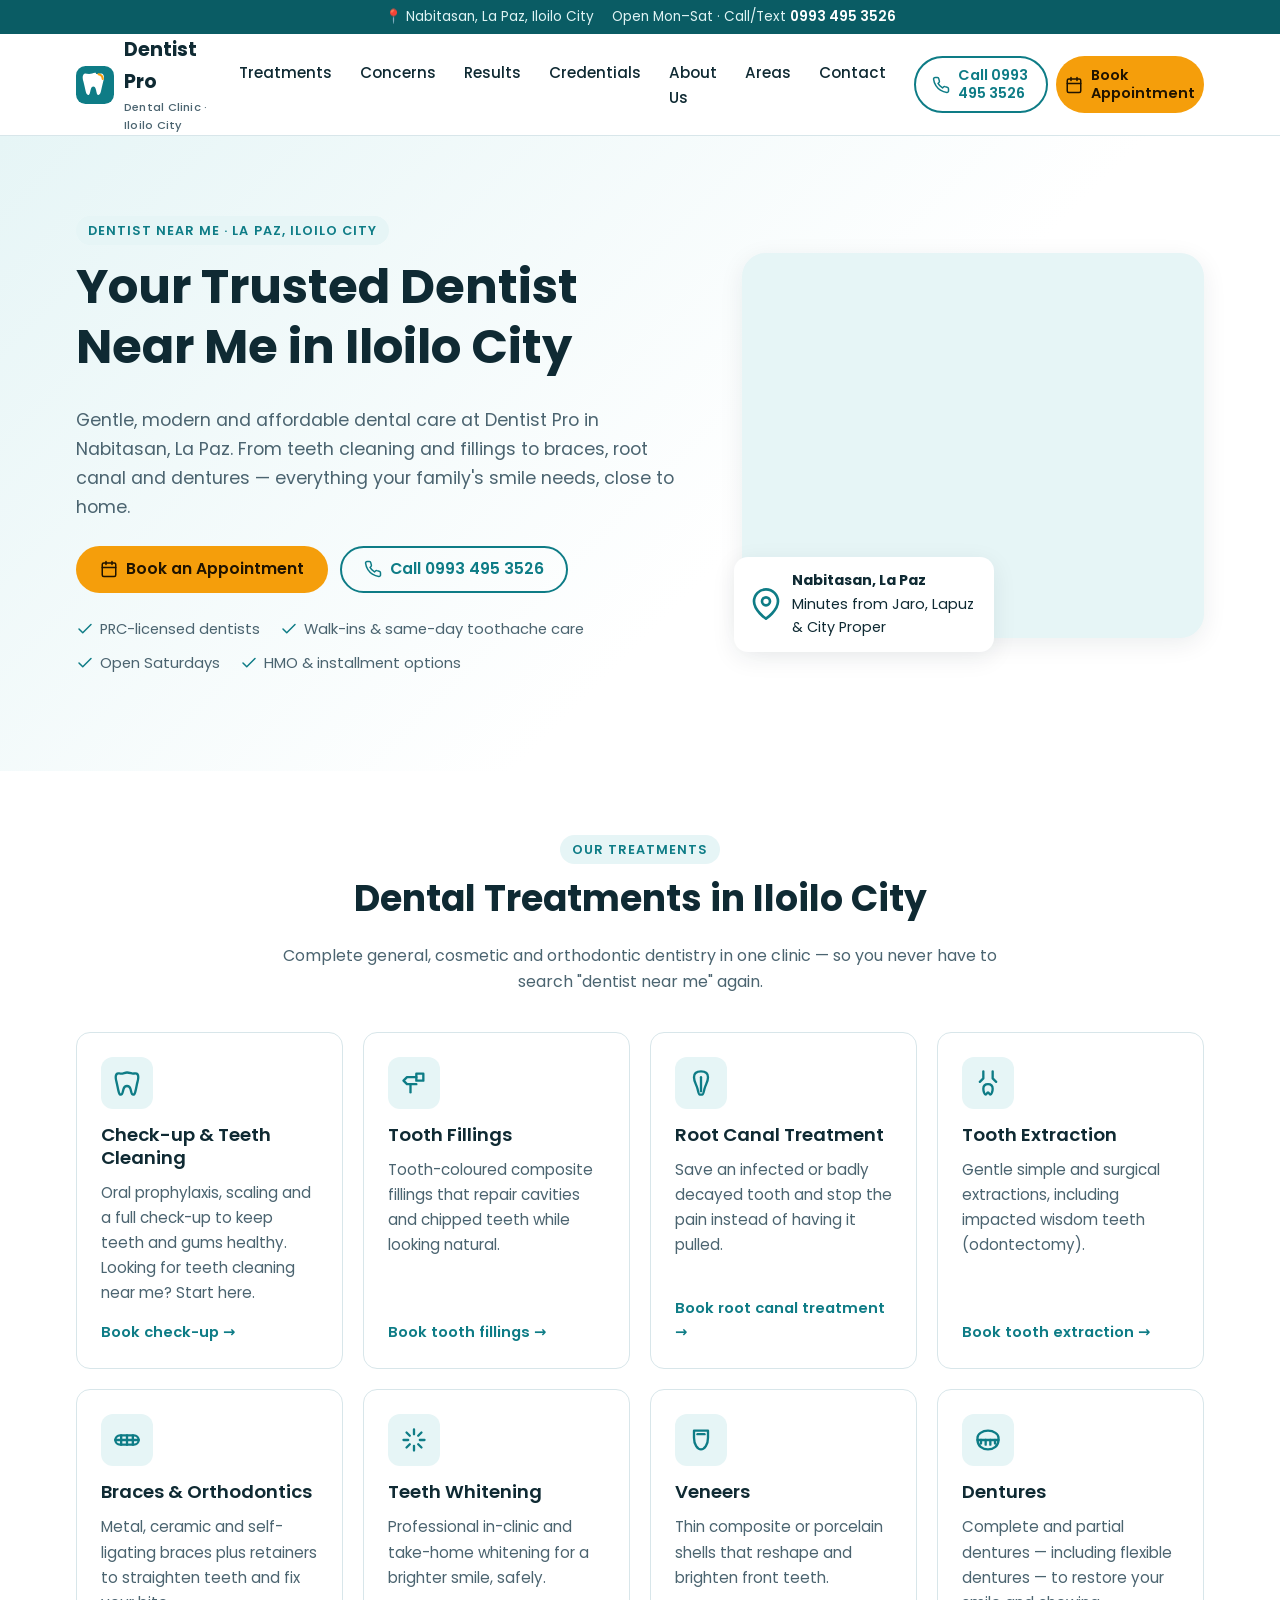
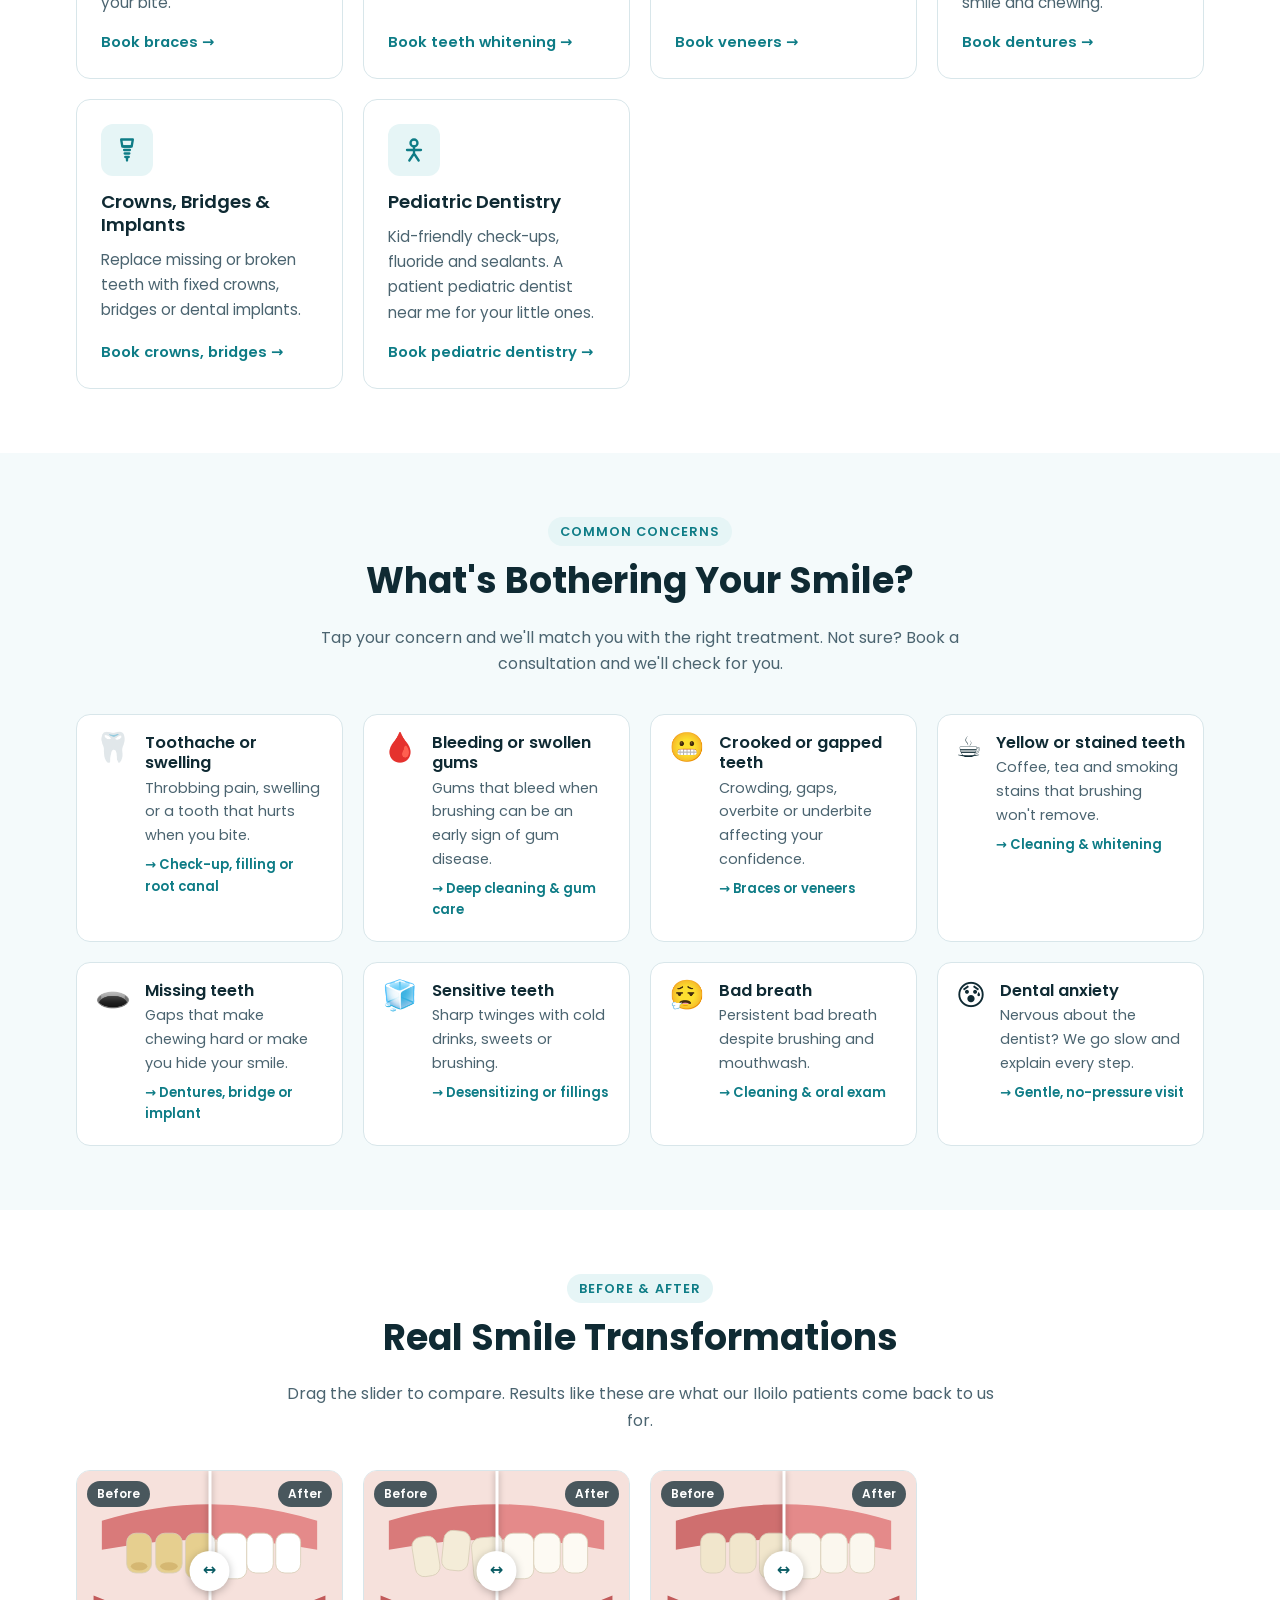
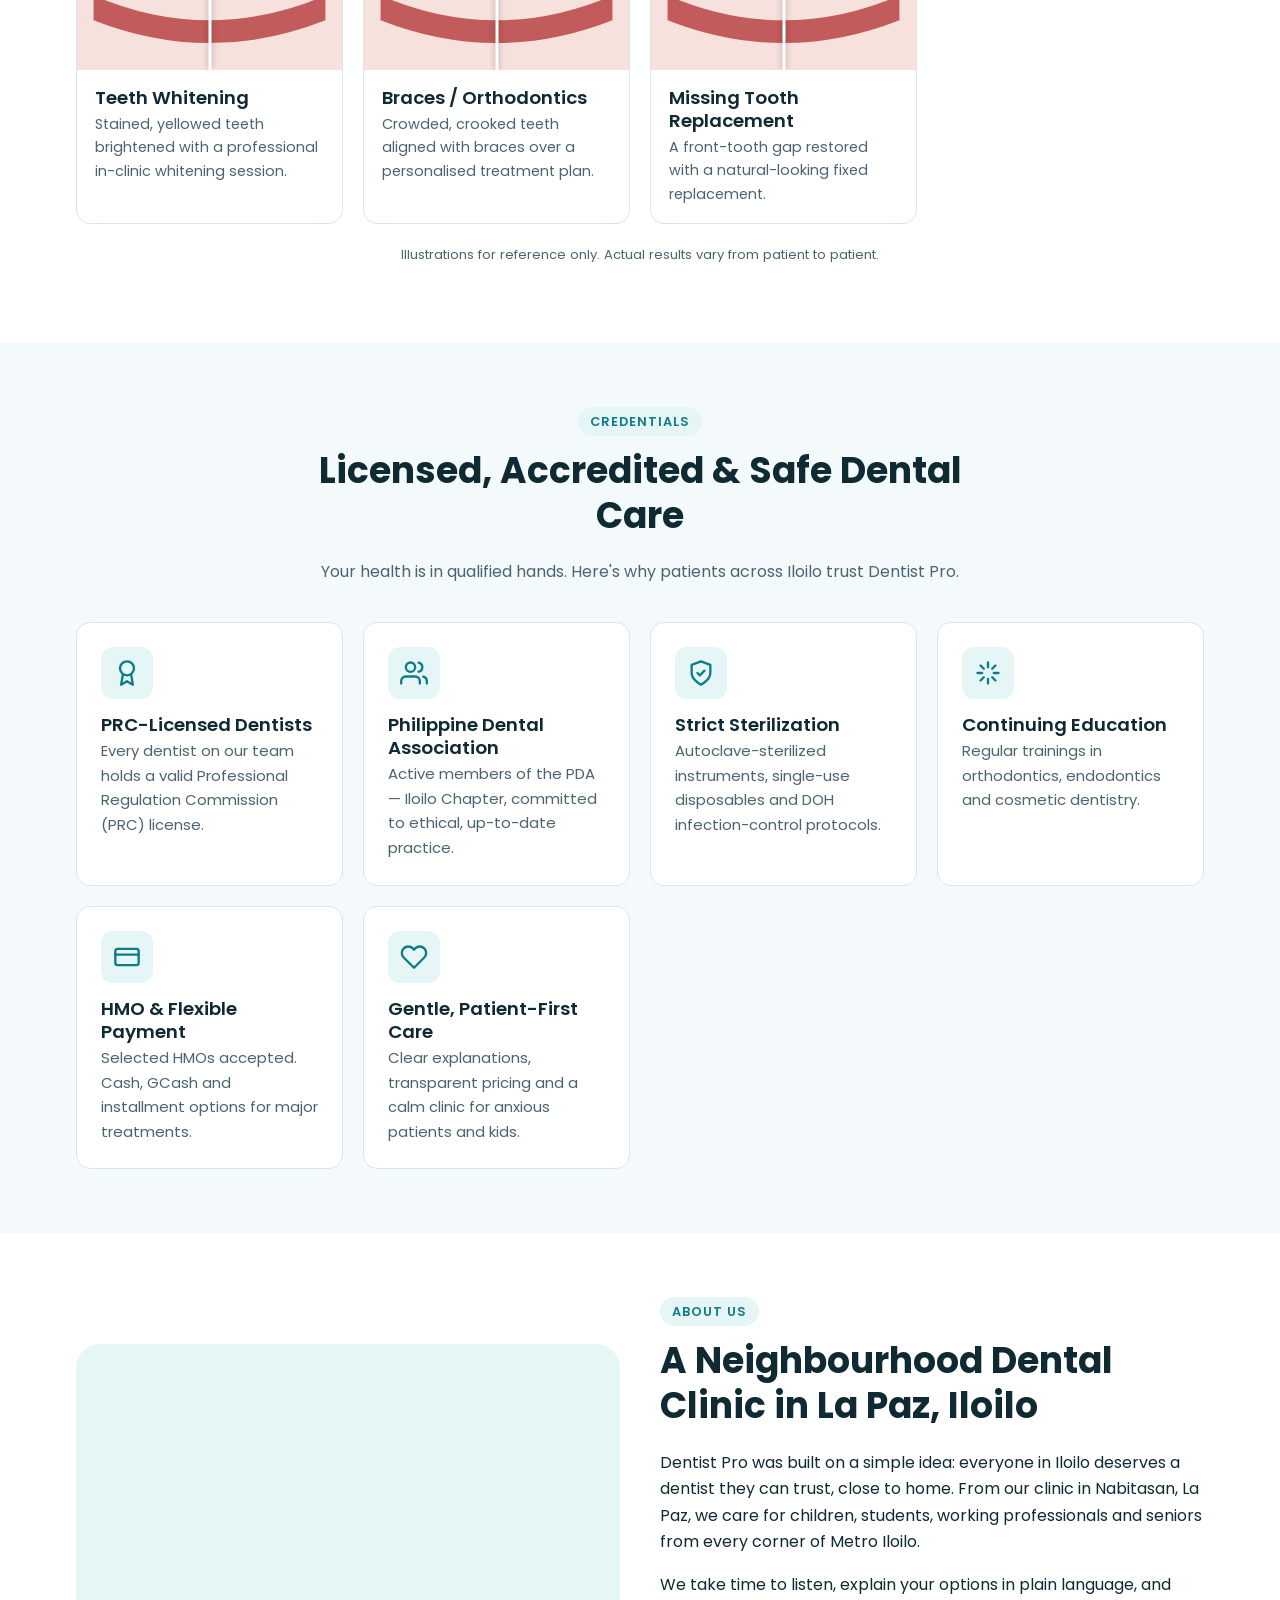
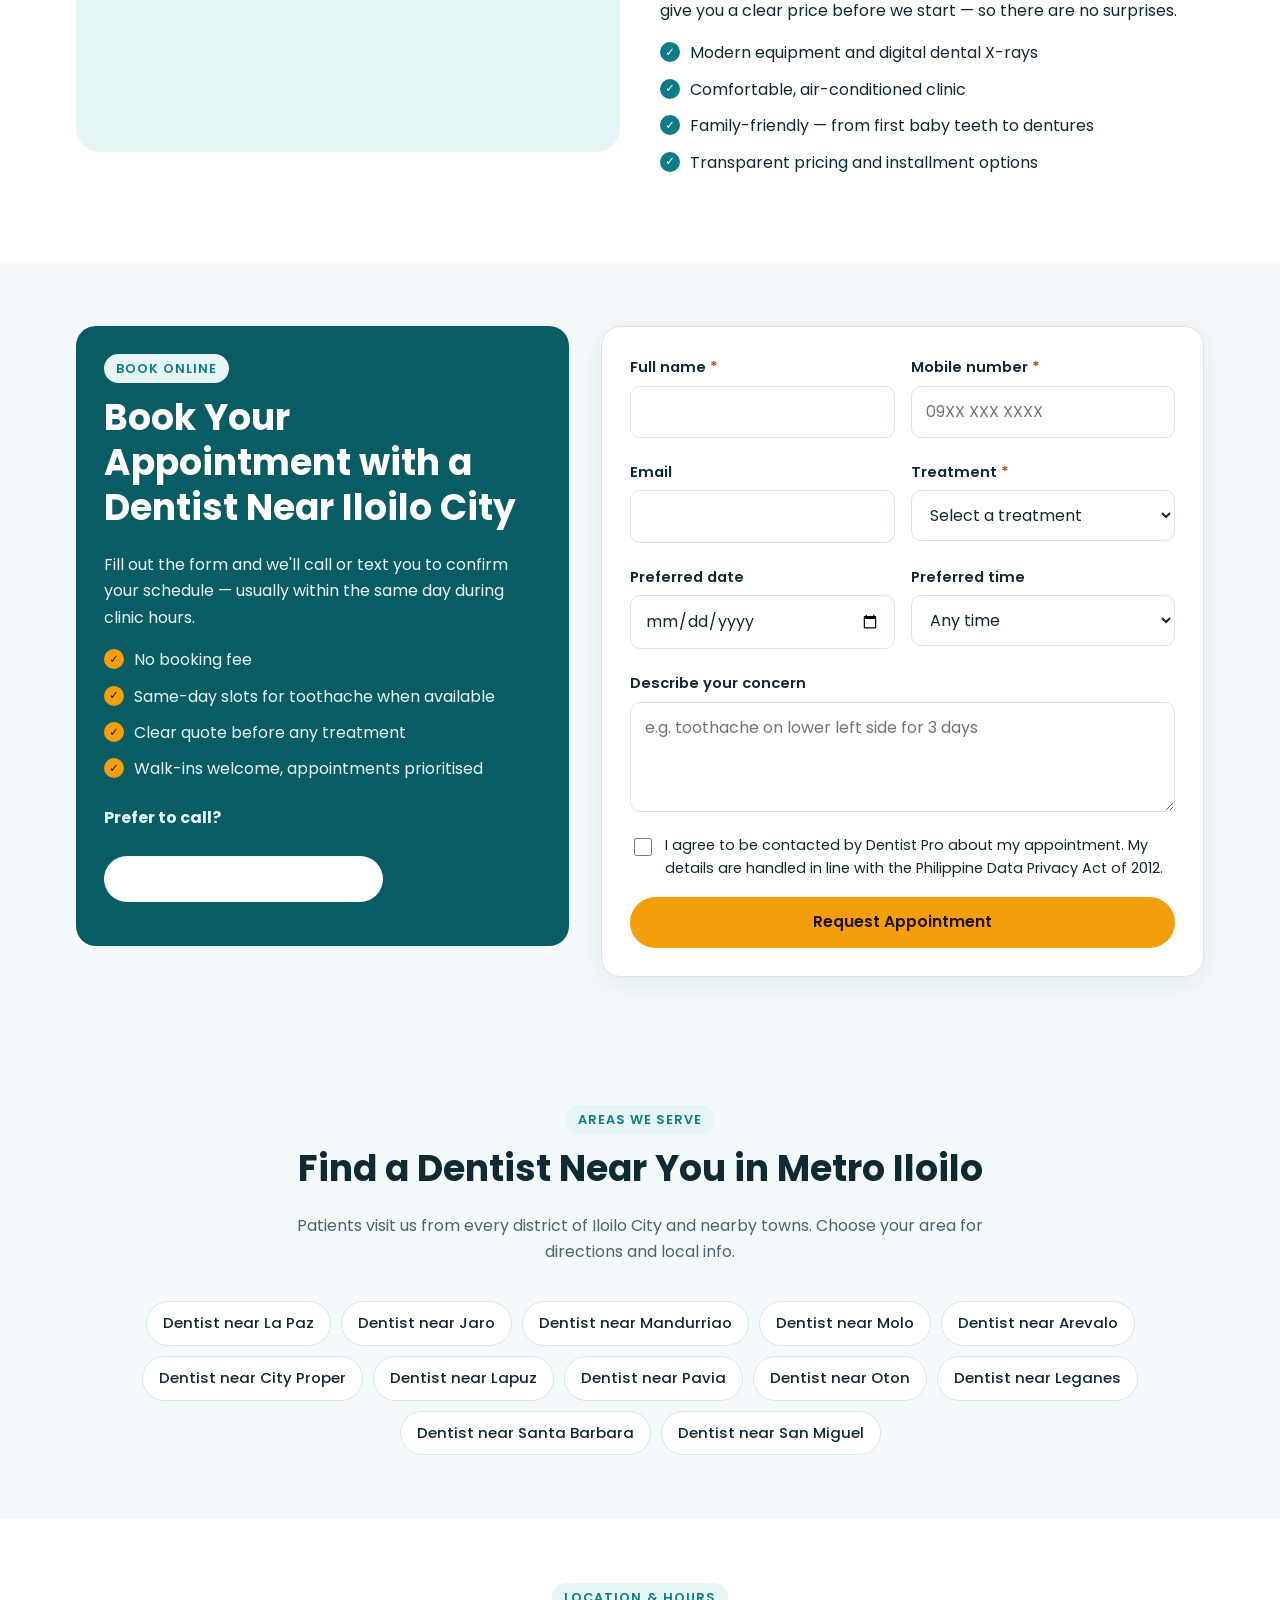
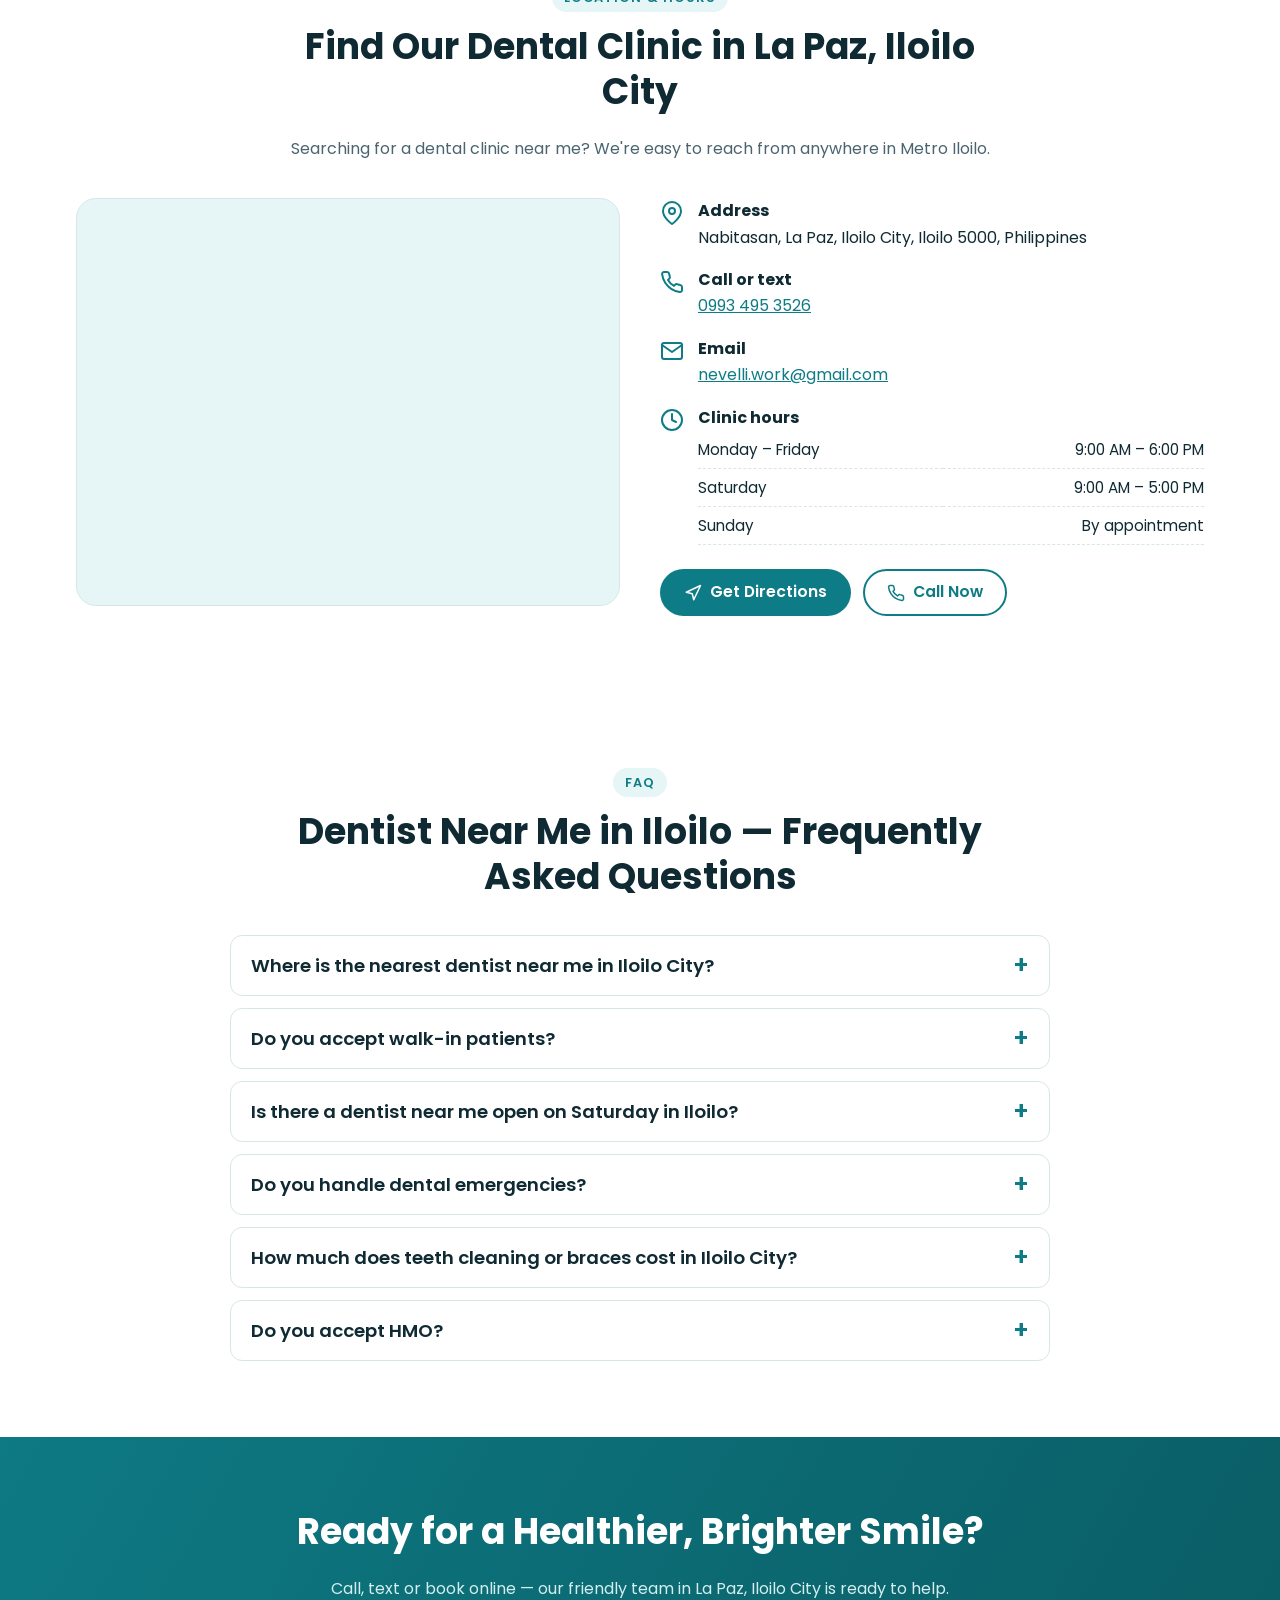
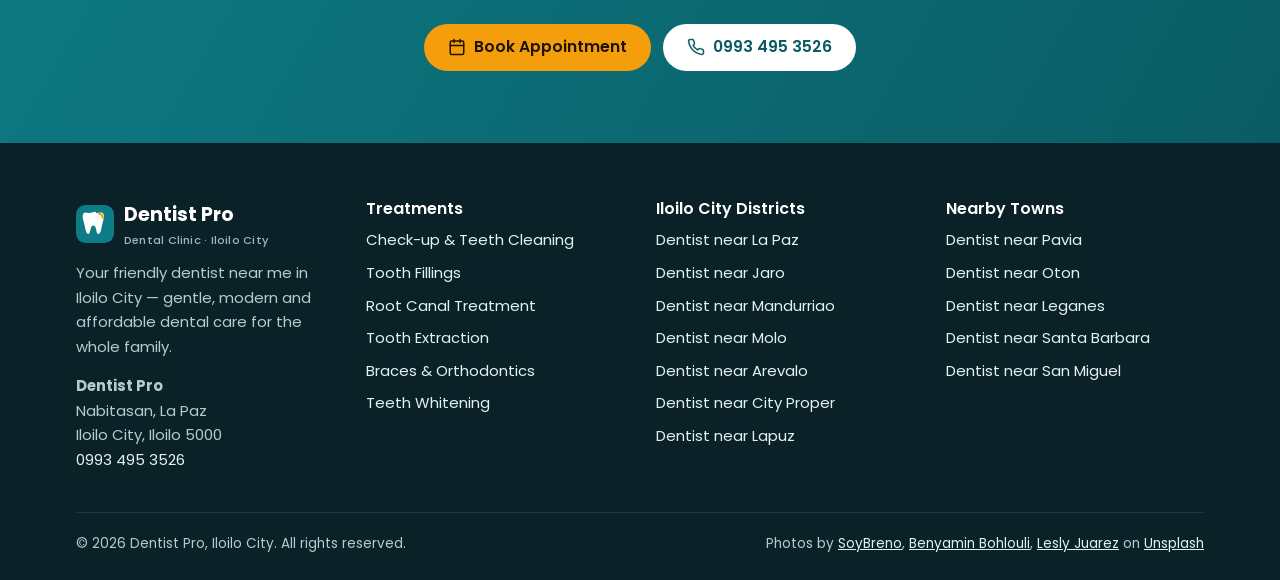
==== commit 079f27bb: "Remove dentist name, PRC numbers and placeholder copy Drops the license table, dentist profile card " ====
--- a/index.html
+++ b/index.html
@@ -32,7 +32,7 @@
   <link rel="preconnect" href="https://fonts.gstatic.com" crossorigin>
   <link href="https://fonts.googleapis.com/css2?family=Poppins:wght@400;500;600;700&display=swap" rel="stylesheet">
   <link rel="stylesheet" href="css/styles.css">
-  <script type="application/ld+json">{"@context":"https://schema.org","@type":"Dentist","@id":"https://www.dentistpro-iloilo.com/#dentist","name":"Dentist Pro","description":"Dental clinic in La Paz, Iloilo City offering check-ups, cleaning, fillings, root canal, extractions, braces, whitening, veneers, dentures and implants.","url":"https://www.dentistpro-iloilo.com/","telephone":"+639934953526","email":"nevelli.work@gmail.com","image":"https://www.dentistpro-iloilo.com/images/og-image.png","logo":"https://www.dentistpro-iloilo.com/images/logo.svg","priceRange":"₱₱","address":{"@type":"PostalAddress","streetAddress":"Nabitasan, La Paz","addressLocality":"Iloilo City","addressRegion":"Iloilo","postalCode":"5000","addressCountry":"PH"},"geo":{"@type":"GeoCoordinates","latitude":10.7134,"longitude":122.5653},"hasMap":"https://www.google.com/maps/search/?api=1&query=Nabitasan%2C+La+Paz%2C+Iloilo+City","openingHoursSpecification":[{"@type":"OpeningHoursSpecification","dayOfWeek":["Monday","Tuesday","Wednesday","Thursday","Friday"],"opens":"09:00","closes":"18:00"},{"@type":"OpeningHoursSpecification","dayOfWeek":["Saturday"],"opens":"09:00","closes":"17:00"}],"areaServed":[{"@type":"City","name":"Iloilo City"},{"@type":"Place","name":"La Paz, Iloilo City"},{"@type":"Place","name":"Jaro, Iloilo City"},{"@type":"Place","name":"Mandurriao, Iloilo City"},{"@type":"Place","name":"Molo, Iloilo City"},{"@type":"Place","name":"Arevalo, Iloilo City"},{"@type":"Place","name":"City Proper, Iloilo City"},{"@type":"Place","name":"Lapuz, Iloilo City"},{"@type":"Place","name":"Pavia, Iloilo"},{"@type":"Place","name":"Oton, Iloilo"},{"@type":"Place","name":"Leganes, Iloilo"},{"@type":"Place","name":"Santa Barbara, Iloilo"},{"@type":"Place","name":"San Miguel, Iloilo"}],"sameAs":["https://www.facebook.com/"],"hasOfferCatalog":{"@type":"OfferCatalog","name":"Dental Treatments","itemListElement":[{"@type":"Offer","itemOffered":{"@type":"MedicalProcedure","name":"Check-up & Teeth Cleaning"}},{"@type":"Offer","itemOffered":{"@type":"MedicalProcedure","name":"Tooth Fillings"}},{"@type":"Offer","itemOffered":{"@type":"MedicalProcedure","name":"Root Canal Treatment"}},{"@type":"Offer","itemOffered":{"@type":"MedicalProcedure","name":"Tooth Extraction"}},{"@type":"Offer","itemOffered":{"@type":"MedicalProcedure","name":"Braces & Orthodontics"}},{"@type":"Offer","itemOffered":{"@type":"MedicalProcedure","name":"Teeth Whitening"}},{"@type":"Offer","itemOffered":{"@type":"MedicalProcedure","name":"Veneers"}},{"@type":"Offer","itemOffered":{"@type":"MedicalProcedure","name":"Dentures"}},{"@type":"Offer","itemOffered":{"@type":"MedicalProcedure","name":"Crowns, Bridges & Implants"}},{"@type":"Offer","itemOffered":{"@type":"MedicalProcedure","name":"Pediatric Dentistry"}}]}}</script><script type="application/ld+json">{"@context":"https://schema.org","@type":"WebSite","name":"Dentist Pro","url":"https://www.dentistpro-iloilo.com/"}</script><script type="application/ld+json">{"@context":"https://schema.org","@type":"FAQPage","mainEntity":[{"@type":"Question","name":"Where is the nearest dentist near me in Iloilo City?","acceptedAnswer":{"@type":"Answer","text":"Dentist Pro is located at Nabitasan, La Paz, Iloilo City. We are a short ride from Jaro, Lapuz, Mandurriao, City Proper and Molo, and we welcome patients from all over Metro Iloilo. Tap \"Get Directions\" on this page for the fastest route."}},{"@type":"Question","name":"Do you accept walk-in patients?","acceptedAnswer":{"@type":"Answer","text":"Yes, walk-ins are welcome when a slot is available, but booking ahead guarantees your time. Call or text 0993 495 3526 or use the appointment form and we'll confirm your schedule."}},{"@type":"Question","name":"Is there a dentist near me open on Saturday in Iloilo?","acceptedAnswer":{"@type":"Answer","text":"Yes. Dentist Pro is open on Saturdays, and Sunday visits are available by appointment — ideal if you work or study on weekdays."}},{"@type":"Question","name":"Do you handle dental emergencies?","acceptedAnswer":{"@type":"Answer","text":"If you need an emergency dentist near me for severe toothache, swelling, a broken tooth or a knocked-out tooth, call us right away. We prioritise urgent cases and will advise you on what to do before you arrive."}},{"@type":"Question","name":"How much does teeth cleaning or braces cost in Iloilo City?","acceptedAnswer":{"@type":"Answer","text":"Prices depend on your needs, so we give you a clear quote after your check-up — no surprise fees. Message us for current rates and ask about installment options for braces, dentures and other larger treatments."}},{"@type":"Question","name":"Do you accept HMO?","acceptedAnswer":{"@type":"Answer","text":"We accept selected HMO and dental plans. Contact us with your HMO name so we can confirm your coverage before your visit."}}]}</script>
+  <script type="application/ld+json">{"@context":"https://schema.org","@type":"Dentist","@id":"https://www.dentistpro-iloilo.com/#dentist","name":"Dentist Pro","description":"Dental clinic in La Paz, Iloilo City offering check-ups, cleaning, fillings, root canal, extractions, braces, whitening, veneers, dentures and implants.","url":"https://www.dentistpro-iloilo.com/","telephone":"+639934953526","email":"nevelli.work@gmail.com","image":"https://www.dentistpro-iloilo.com/images/og-image.png","logo":"https://www.dentistpro-iloilo.com/images/logo.svg","priceRange":"₱₱","address":{"@type":"PostalAddress","streetAddress":"Nabitasan, La Paz","addressLocality":"Iloilo City","addressRegion":"Iloilo","postalCode":"5000","addressCountry":"PH"},"geo":{"@type":"GeoCoordinates","latitude":10.7134,"longitude":122.5653},"hasMap":"https://www.google.com/maps/search/?api=1&query=Nabitasan%2C+La+Paz%2C+Iloilo+City","openingHoursSpecification":[{"@type":"OpeningHoursSpecification","dayOfWeek":["Monday","Tuesday","Wednesday","Thursday","Friday"],"opens":"09:00","closes":"18:00"},{"@type":"OpeningHoursSpecification","dayOfWeek":["Saturday"],"opens":"09:00","closes":"17:00"}],"areaServed":[{"@type":"City","name":"Iloilo City"},{"@type":"Place","name":"La Paz, Iloilo City"},{"@type":"Place","name":"Jaro, Iloilo City"},{"@type":"Place","name":"Mandurriao, Iloilo City"},{"@type":"Place","name":"Molo, Iloilo City"},{"@type":"Place","name":"Arevalo, Iloilo City"},{"@type":"Place","name":"City Proper, Iloilo City"},{"@type":"Place","name":"Lapuz, Iloilo City"},{"@type":"Place","name":"Pavia, Iloilo"},{"@type":"Place","name":"Oton, Iloilo"},{"@type":"Place","name":"Leganes, Iloilo"},{"@type":"Place","name":"Santa Barbara, Iloilo"},{"@type":"Place","name":"San Miguel, Iloilo"}],"sameAs":[],"hasOfferCatalog":{"@type":"OfferCatalog","name":"Dental Treatments","itemListElement":[{"@type":"Offer","itemOffered":{"@type":"MedicalProcedure","name":"Check-up & Teeth Cleaning"}},{"@type":"Offer","itemOffered":{"@type":"MedicalProcedure","name":"Tooth Fillings"}},{"@type":"Offer","itemOffered":{"@type":"MedicalProcedure","name":"Root Canal Treatment"}},{"@type":"Offer","itemOffered":{"@type":"MedicalProcedure","name":"Tooth Extraction"}},{"@type":"Offer","itemOffered":{"@type":"MedicalProcedure","name":"Braces & Orthodontics"}},{"@type":"Offer","itemOffered":{"@type":"MedicalProcedure","name":"Teeth Whitening"}},{"@type":"Offer","itemOffered":{"@type":"MedicalProcedure","name":"Veneers"}},{"@type":"Offer","itemOffered":{"@type":"MedicalProcedure","name":"Dentures"}},{"@type":"Offer","itemOffered":{"@type":"MedicalProcedure","name":"Crowns, Bridges & Implants"}},{"@type":"Offer","itemOffered":{"@type":"MedicalProcedure","name":"Pediatric Dentistry"}}]}}</script><script type="application/ld+json">{"@context":"https://schema.org","@type":"WebSite","name":"Dentist Pro","url":"https://www.dentistpro-iloilo.com/"}</script><script type="application/ld+json">{"@context":"https://schema.org","@type":"FAQPage","mainEntity":[{"@type":"Question","name":"Where is the nearest dentist near me in Iloilo City?","acceptedAnswer":{"@type":"Answer","text":"Dentist Pro is located at Nabitasan, La Paz, Iloilo City. We are a short ride from Jaro, Lapuz, Mandurriao, City Proper and Molo, and we welcome patients from all over Metro Iloilo. Tap \"Get Directions\" on this page for the fastest route."}},{"@type":"Question","name":"Do you accept walk-in patients?","acceptedAnswer":{"@type":"Answer","text":"Yes, walk-ins are welcome when a slot is available, but booking ahead guarantees your time. Call or text 0993 495 3526 or use the appointment form and we'll confirm your schedule."}},{"@type":"Question","name":"Is there a dentist near me open on Saturday in Iloilo?","acceptedAnswer":{"@type":"Answer","text":"Yes. Dentist Pro is open on Saturdays, and Sunday visits are available by appointment — ideal if you work or study on weekdays."}},{"@type":"Question","name":"Do you handle dental emergencies?","acceptedAnswer":{"@type":"Answer","text":"If you need an emergency dentist near me for severe toothache, swelling, a broken tooth or a knocked-out tooth, call us right away. We prioritise urgent cases and will advise you on what to do before you arrive."}},{"@type":"Question","name":"How much does teeth cleaning or braces cost in Iloilo City?","acceptedAnswer":{"@type":"Answer","text":"Prices depend on your needs, so we give you a clear quote after your check-up — no surprise fees. Message us for current rates and ask about installment options for braces, dentures and other larger treatments."}},{"@type":"Question","name":"Do you accept HMO?","acceptedAnswer":{"@type":"Answer","text":"We accept selected HMO and dental plans. Contact us with your HMO name so we can confirm your coverage before your visit."}}]}</script>
 </head>
 <body>
 <a class="skip-link" href="#main">Skip to content</a>
@@ -219,7 +219,7 @@
         </div>
         <div class="ba__body"><h3>Missing Tooth Replacement</h3><p>A front-tooth gap restored with a natural-looking fixed replacement.</p></div>
       </article></div>
-    <p class="disclaimer">Images are illustrations — replace with actual patient photos shared with written consent. Individual results vary.</p>
+    <p class="disclaimer">Illustrations for reference only. Actual results vary from patient to patient.</p>
   </div>
 </section>
 
@@ -230,17 +230,7 @@
       <h2 id="cred-title">Licensed, Accredited & Safe Dental Care</h2>
       <p>Your health is in qualified hands. Here's why patients across Iloilo trust Dentist Pro.</p>
     </div>
-    <div class="grid grid--3"><div class="card cred"><div class="card__icon"><svg viewBox="0 0 24 24" fill="none" stroke="currentColor" stroke-width="2" stroke-linecap="round" stroke-linejoin="round" aria-hidden="true"><circle cx="12" cy="8" r="6"/><path d="M15.5 13 17 22l-5-3-5 3 1.5-9"/></svg></div><div><h3>PRC-Licensed Dentists</h3><p>Every dentist on our team holds a valid Professional Regulation Commission (PRC) license.</p></div></div><div class="card cred"><div class="card__icon"><svg viewBox="0 0 24 24" fill="none" stroke="currentColor" stroke-width="2" stroke-linecap="round" stroke-linejoin="round" aria-hidden="true"><path d="M17 21v-2a4 4 0 0 0-4-4H5a4 4 0 0 0-4 4v2"/><circle cx="9" cy="7" r="4"/><path d="M23 21v-2a4 4 0 0 0-3-3.9M16 3.1a4 4 0 0 1 0 7.8"/></svg></div><div><h3>Philippine Dental Association</h3><p>Active members of the PDA — Iloilo Chapter, committed to ethical, up-to-date practice.</p></div></div><div class="card cred"><div class="card__icon"><svg viewBox="0 0 24 24" fill="none" stroke="currentColor" stroke-width="2" stroke-linecap="round" stroke-linejoin="round" aria-hidden="true"><path d="M12 22s8-4 8-10V5l-8-3-8 3v7c0 6 8 10 8 10z"/><path d="m9 12 2 2 4-4"/></svg></div><div><h3>Strict Sterilization</h3><p>Autoclave-sterilized instruments, single-use disposables and DOH infection-control protocols.</p></div></div><div class="card cred"><div class="card__icon"><svg viewBox="0 0 24 24" fill="none" stroke="currentColor" stroke-width="2" stroke-linecap="round" stroke-linejoin="round" aria-hidden="true"><path d="M12 3v4M12 17v4M3 12h4M17 12h4M5.6 5.6l2.8 2.8M15.6 15.6l2.8 2.8M5.6 18.4l2.8-2.8M15.6 8.4l2.8-2.8"/></svg></div><div><h3>Continuing Education</h3><p>Regular trainings in orthodontics, endodontics and cosmetic dentistry. [Add your certificates]</p></div></div><div class="card cred"><div class="card__icon"><svg viewBox="0 0 24 24" fill="none" stroke="currentColor" stroke-width="2" stroke-linecap="round" stroke-linejoin="round" aria-hidden="true"><rect x="2" y="5" width="20" height="14" rx="2"/><path d="M2 10h20"/></svg></div><div><h3>HMO & Flexible Payment</h3><p>Selected HMOs accepted. Cash, GCash and installment options for major treatments. [Confirm list]</p></div></div><div class="card cred"><div class="card__icon"><svg viewBox="0 0 24 24" fill="none" stroke="currentColor" stroke-width="2" stroke-linecap="round" stroke-linejoin="round" aria-hidden="true"><path d="M20.8 4.6a5.5 5.5 0 0 0-7.8 0L12 5.7l-1-1.1a5.5 5.5 0 0 0-7.8 7.8L12 21.2l8.8-8.8a5.5 5.5 0 0 0 0-7.8z"/></svg></div><div><h3>Gentle, Patient-First Care</h3><p>Clear explanations, transparent pricing and a calm clinic for anxious patients and kids.</p></div></div></div>
-    <div class="table-wrap">
-      <table class="license-table">
-        <caption class="visually-hidden">Dentist licenses and memberships</caption>
-        <thead><tr><th scope="col">Dentist</th><th scope="col">PRC License No.</th><th scope="col">Specialisation</th><th scope="col">Membership</th></tr></thead>
-        <tbody>
-          <tr><td>Dr. [DENTIST NAME], DMD</td><td>[PRC NO.]</td><td>General & Cosmetic Dentistry</td><td>Philippine Dental Association</td></tr>
-          <tr><td>Dr. [DENTIST NAME], DMD</td><td>[PRC NO.]</td><td>Orthodontics</td><td>Philippine Dental Association</td></tr>
-        </tbody>
-      </table>
-    </div>
+    <div class="grid grid--3"><div class="card cred"><div class="card__icon"><svg viewBox="0 0 24 24" fill="none" stroke="currentColor" stroke-width="2" stroke-linecap="round" stroke-linejoin="round" aria-hidden="true"><circle cx="12" cy="8" r="6"/><path d="M15.5 13 17 22l-5-3-5 3 1.5-9"/></svg></div><div><h3>PRC-Licensed Dentists</h3><p>Every dentist on our team holds a valid Professional Regulation Commission (PRC) license.</p></div></div><div class="card cred"><div class="card__icon"><svg viewBox="0 0 24 24" fill="none" stroke="currentColor" stroke-width="2" stroke-linecap="round" stroke-linejoin="round" aria-hidden="true"><path d="M17 21v-2a4 4 0 0 0-4-4H5a4 4 0 0 0-4 4v2"/><circle cx="9" cy="7" r="4"/><path d="M23 21v-2a4 4 0 0 0-3-3.9M16 3.1a4 4 0 0 1 0 7.8"/></svg></div><div><h3>Philippine Dental Association</h3><p>Active members of the PDA — Iloilo Chapter, committed to ethical, up-to-date practice.</p></div></div><div class="card cred"><div class="card__icon"><svg viewBox="0 0 24 24" fill="none" stroke="currentColor" stroke-width="2" stroke-linecap="round" stroke-linejoin="round" aria-hidden="true"><path d="M12 22s8-4 8-10V5l-8-3-8 3v7c0 6 8 10 8 10z"/><path d="m9 12 2 2 4-4"/></svg></div><div><h3>Strict Sterilization</h3><p>Autoclave-sterilized instruments, single-use disposables and DOH infection-control protocols.</p></div></div><div class="card cred"><div class="card__icon"><svg viewBox="0 0 24 24" fill="none" stroke="currentColor" stroke-width="2" stroke-linecap="round" stroke-linejoin="round" aria-hidden="true"><path d="M12 3v4M12 17v4M3 12h4M17 12h4M5.6 5.6l2.8 2.8M15.6 15.6l2.8 2.8M5.6 18.4l2.8-2.8M15.6 8.4l2.8-2.8"/></svg></div><div><h3>Continuing Education</h3><p>Regular trainings in orthodontics, endodontics and cosmetic dentistry.</p></div></div><div class="card cred"><div class="card__icon"><svg viewBox="0 0 24 24" fill="none" stroke="currentColor" stroke-width="2" stroke-linecap="round" stroke-linejoin="round" aria-hidden="true"><rect x="2" y="5" width="20" height="14" rx="2"/><path d="M2 10h20"/></svg></div><div><h3>HMO & Flexible Payment</h3><p>Selected HMOs accepted. Cash, GCash and installment options for major treatments.</p></div></div><div class="card cred"><div class="card__icon"><svg viewBox="0 0 24 24" fill="none" stroke="currentColor" stroke-width="2" stroke-linecap="round" stroke-linejoin="round" aria-hidden="true"><path d="M20.8 4.6a5.5 5.5 0 0 0-7.8 0L12 5.7l-1-1.1a5.5 5.5 0 0 0-7.8 7.8L12 21.2l8.8-8.8a5.5 5.5 0 0 0 0-7.8z"/></svg></div><div><h3>Gentle, Patient-First Care</h3><p>Clear explanations, transparent pricing and a calm clinic for anxious patients and kids.</p></div></div></div>
   </div>
 </section>
 
@@ -259,18 +249,7 @@
         <li>Family-friendly — from first baby teeth to dentures</li>
         <li>Transparent pricing and installment options</li>
       </ul>
-      <div class="dentist">
-        <img src="images/dentist-placeholder.svg" alt="Dr. [DENTIST NAME], dentist at Dentist Pro Iloilo City" width="80" height="80" loading="lazy">
-        <div><h3>Dr. [DENTIST NAME], DMD</h3><p>Lead Dentist · PRC Lic. No. [PRC NO.]</p></div>
-      </div>
-    </div>
-  </div>
-</section>
-
-<section class="section section--soft" id="reviews" aria-labelledby="reviews-title">
-  <div class="container">
-    <div class="section__head"><span class="eyebrow">Patient Stories</span><h2 id="reviews-title">What Our Iloilo Patients Say</h2></div>
-    <div class="grid grid--3"><figure class="quote"><div class="stars" aria-hidden="true">★★★★★</div><blockquote><p>Sample review — replace with a real Google review. Very gentle cleaning and the dentist explained everything clearly.</p></blockquote><figcaption>— [Patient name], Jaro</figcaption></figure><figure class="quote"><div class="stars" aria-hidden="true">★★★★★</div><blockquote><p>Sample review — replace with a real Google review. Got my braces here and the monthly adjustments are always on time.</p></blockquote><figcaption>— [Patient name], Mandurriao</figcaption></figure><figure class="quote"><div class="stars" aria-hidden="true">★★★★★</div><blockquote><p>Sample review — replace with a real Google review. They took my child&#x27;s toothache case the same day. Highly recommended!</p></blockquote><figcaption>— [Patient name], La Paz</figcaption></figure></div>
+    </div>
   </div>
 </section>
 
@@ -409,9 +388,7 @@
       </div>
       <div><h3>Treatments</h3><ul><li><a href="index.html#treatments">Check-up & Teeth Cleaning</a></li><li><a href="index.html#treatments">Tooth Fillings</a></li><li><a href="index.html#treatments">Root Canal Treatment</a></li><li><a href="index.html#treatments">Tooth Extraction</a></li><li><a href="index.html#treatments">Braces & Orthodontics</a></li><li><a href="index.html#treatments">Teeth Whitening</a></li></ul></div>
       <div><h3>Iloilo City Districts</h3><ul><li><a href="locations/la-paz.html">Dentist near La Paz</a></li><li><a href="locations/jaro.html">Dentist near Jaro</a></li><li><a href="locations/mandurriao.html">Dentist near Mandurriao</a></li><li><a href="locations/molo.html">Dentist near Molo</a></li><li><a href="locations/arevalo.html">Dentist near Arevalo</a></li><li><a href="locations/city-proper.html">Dentist near City Proper</a></li><li><a href="locations/lapuz.html">Dentist near Lapuz</a></li></ul></div>
-      <div><h3>Nearby Towns</h3><ul><li><a href="locations/pavia.html">Dentist near Pavia</a></li><li><a href="locations/oton.html">Dentist near Oton</a></li><li><a href="locations/leganes.html">Dentist near Leganes</a></li><li><a href="locations/santa-barbara.html">Dentist near Santa Barbara</a></li><li><a href="locations/san-miguel.html">Dentist near San Miguel</a></li></ul>
-        <h3 class="mt-2">Follow Us</h3><ul><li><a href="https://www.facebook.com/" rel="noopener" target="_blank">Facebook</a></li></ul>
-      </div>
+      <div><h3>Nearby Towns</h3><ul><li><a href="locations/pavia.html">Dentist near Pavia</a></li><li><a href="locations/oton.html">Dentist near Oton</a></li><li><a href="locations/leganes.html">Dentist near Leganes</a></li><li><a href="locations/santa-barbara.html">Dentist near Santa Barbara</a></li><li><a href="locations/san-miguel.html">Dentist near San Miguel</a></li></ul></div>
     </div>
     <div class="footer__bottom">
       <span>© <span class="js-year">2026</span> Dentist Pro, Iloilo City. All rights reserved.</span>
--- a/css/styles.css
+++ b/css/styles.css
@@ -225,10 +225,6 @@
 .cred .card__icon { margin: 0; flex: none; }
 .cred h3 { margin-bottom: .2em; }
 .cred p { margin: 0; color: var(--muted); font-size: .93rem; }
-.license-table { width: 100%; border-collapse: collapse; margin-top: 28px; background: #fff; border-radius: var(--radius); overflow: hidden; border: 1px solid var(--line); font-size: .95rem; }
-.license-table th, .license-table td { text-align: left; padding: 12px 16px; border-bottom: 1px solid var(--line); }
-.license-table th { background: var(--brand-light); color: var(--brand-dark); font-weight: 600; }
-.table-wrap { overflow-x: auto; }
 
 /* About */
 .about__img img { width: 100%; height: auto; aspect-ratio: 4 / 3; object-fit: cover; border-radius: 24px; background: var(--brand-light); }
@@ -238,17 +234,6 @@
   content: "\2713"; position: absolute; left: 0; top: 2px; width: 20px; height: 20px; border-radius: 50%;
   background: var(--brand); color: #fff; font-size: .72rem; display: grid; place-items: center; font-weight: 700;
 }
-.dentist { display: flex; gap: 16px; align-items: center; }
-.dentist img { width: 80px; height: 80px; border-radius: 50%; flex: none; }
-.dentist h3 { margin: 0; }
-.dentist p { margin: 0; font-size: .9rem; }
-
-/* Testimonials */
-.quote { background: #fff; border-radius: var(--radius); padding: 24px; border: 1px solid var(--line); margin: 0; }
-.quote blockquote { margin: 0 0 12px; font-style: italic; color: var(--ink); }
-.quote figcaption { font-size: .88rem; color: var(--muted); font-weight: 600; }
-.stars { color: var(--accent); letter-spacing: 2px; margin-bottom: 8px; }
-.note { font-size: .8rem; color: var(--muted); font-style: italic; }
 
 /* Areas */
 .areas { list-style: none; padding: 0; margin: 0; display: flex; flex-wrap: wrap; gap: 10px; justify-content: center; }
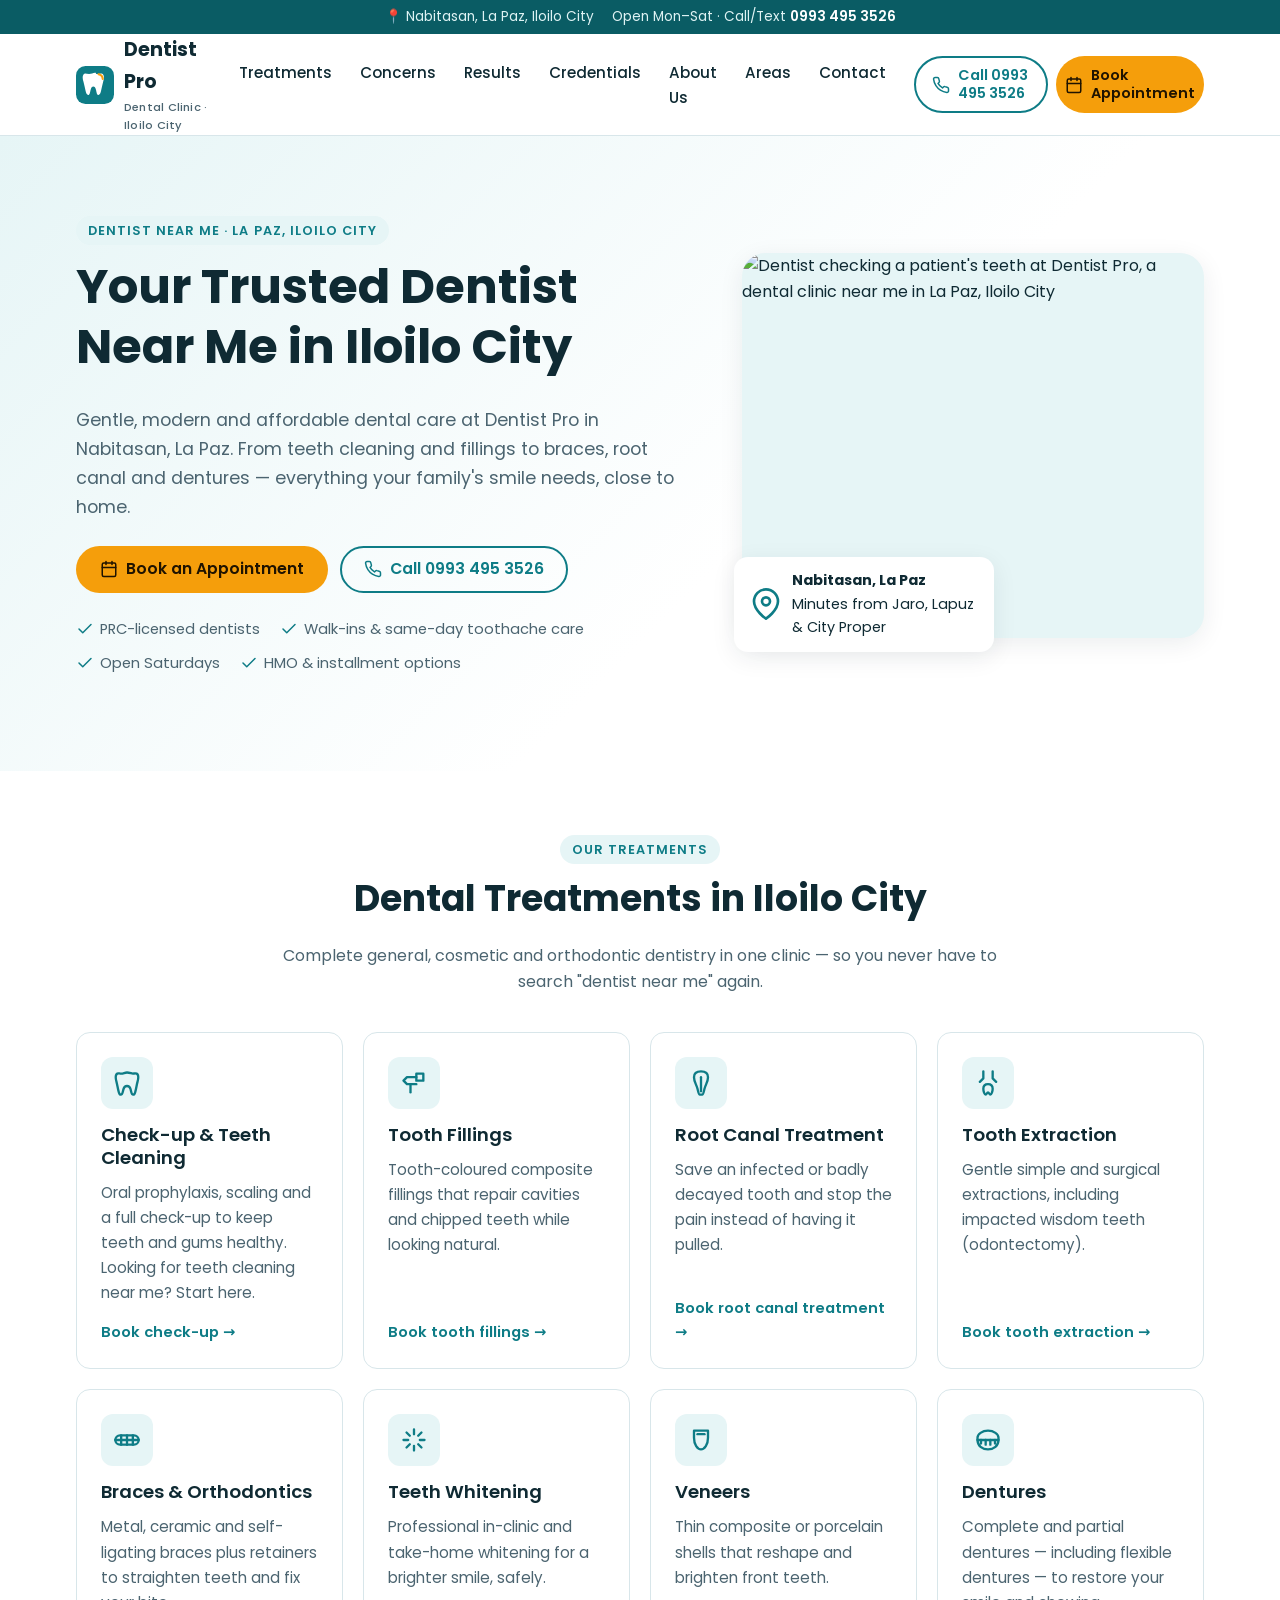
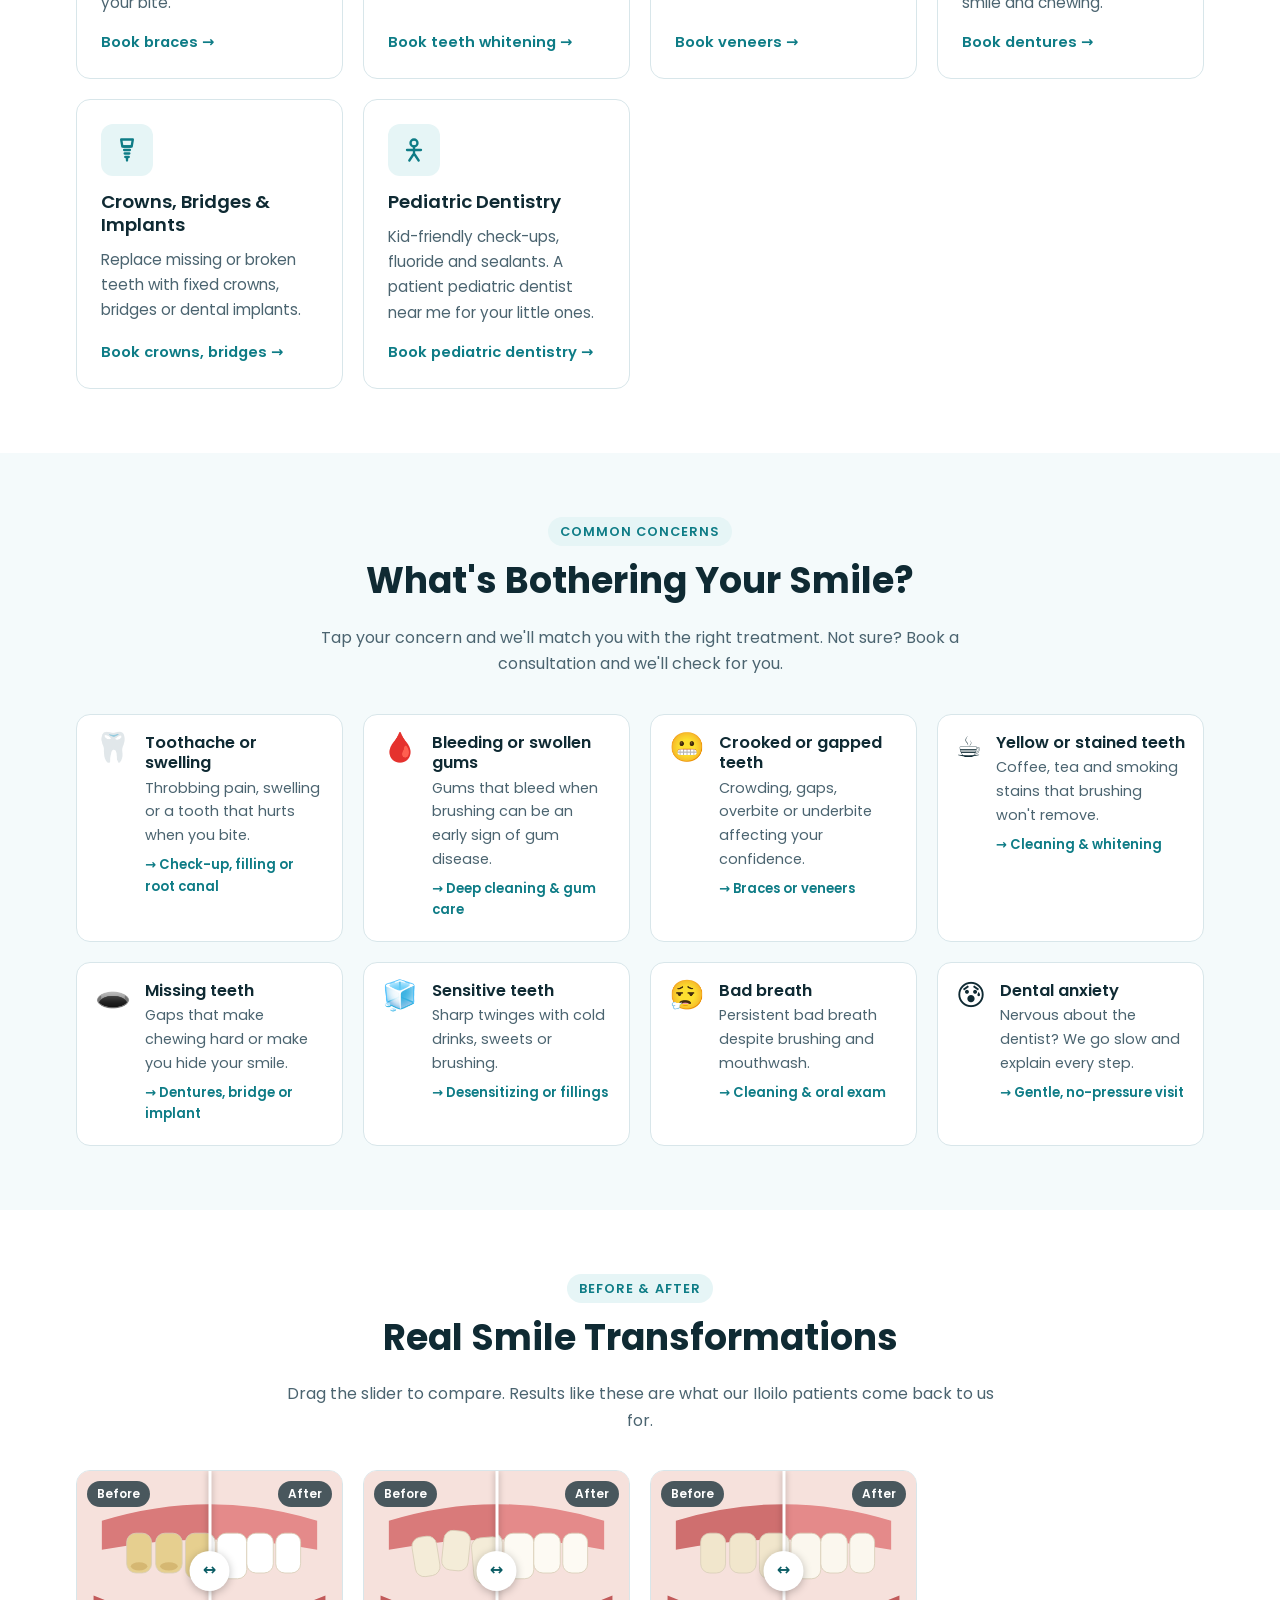
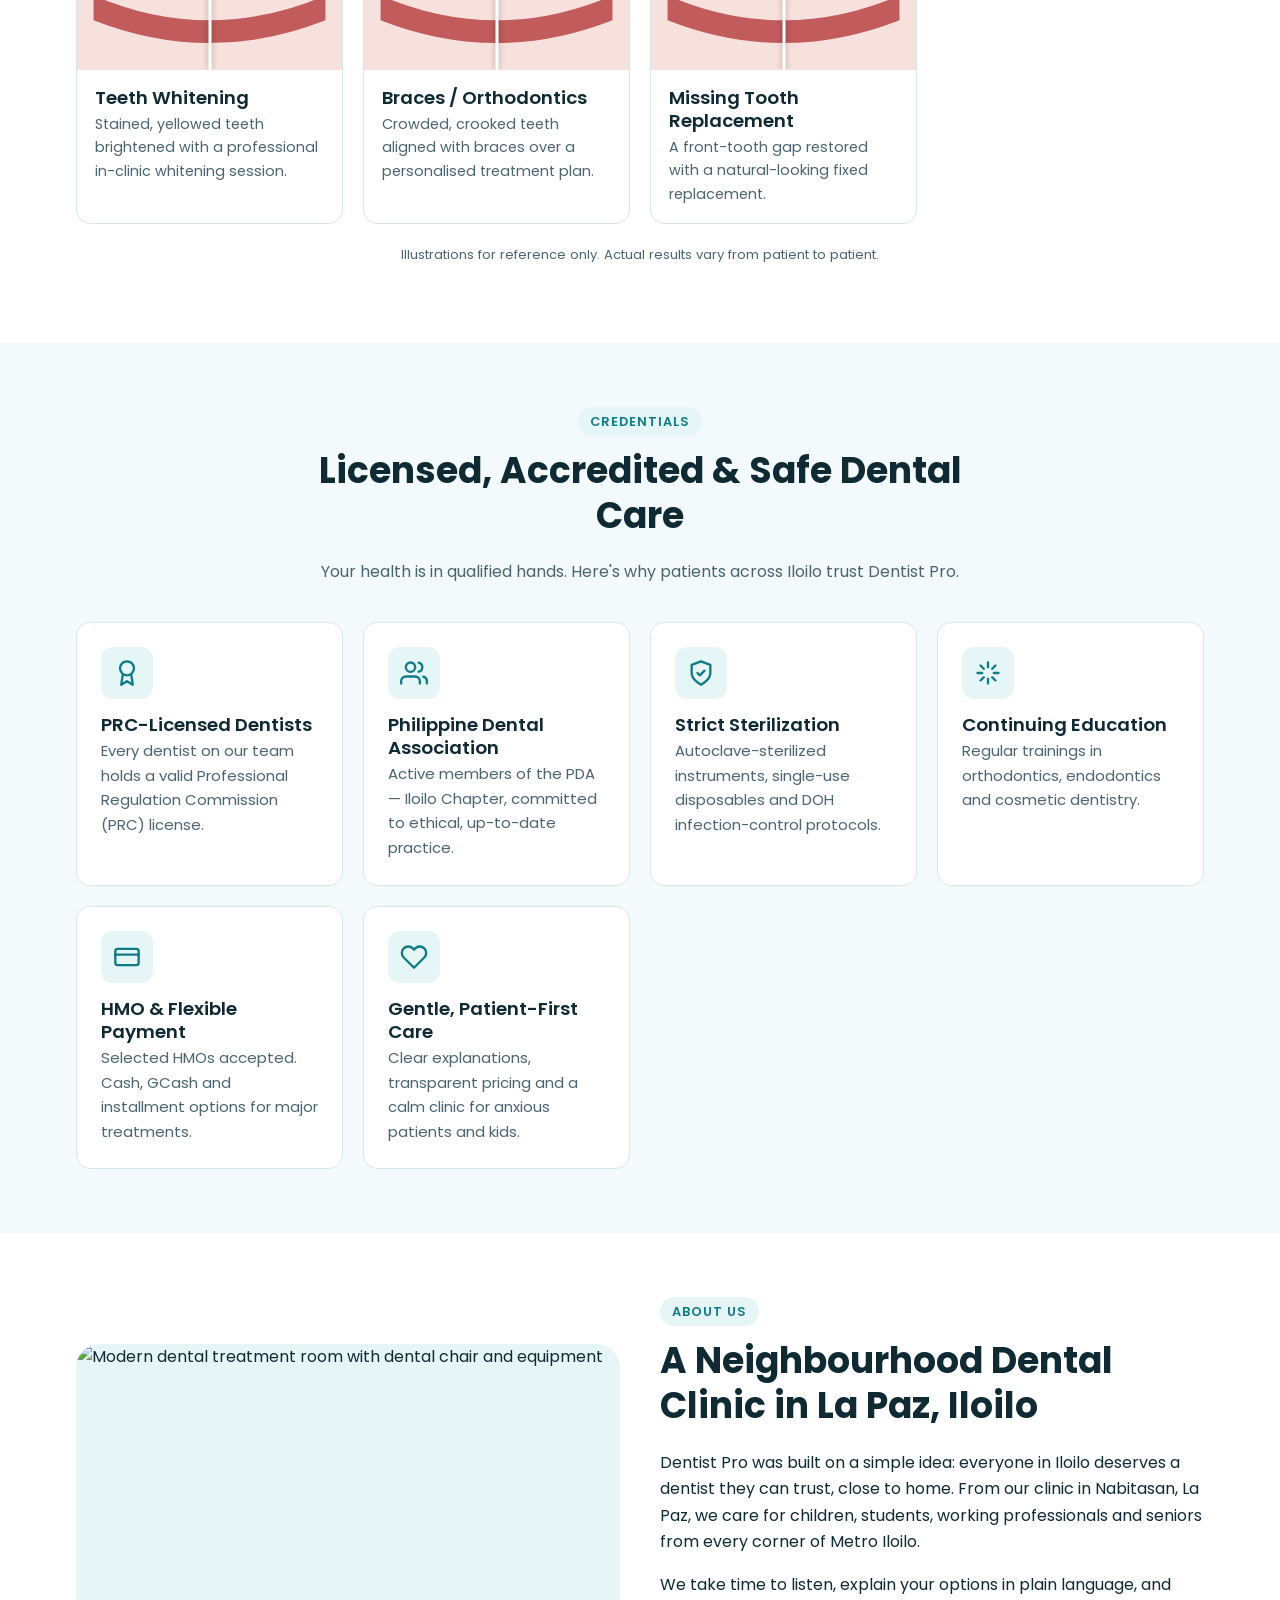
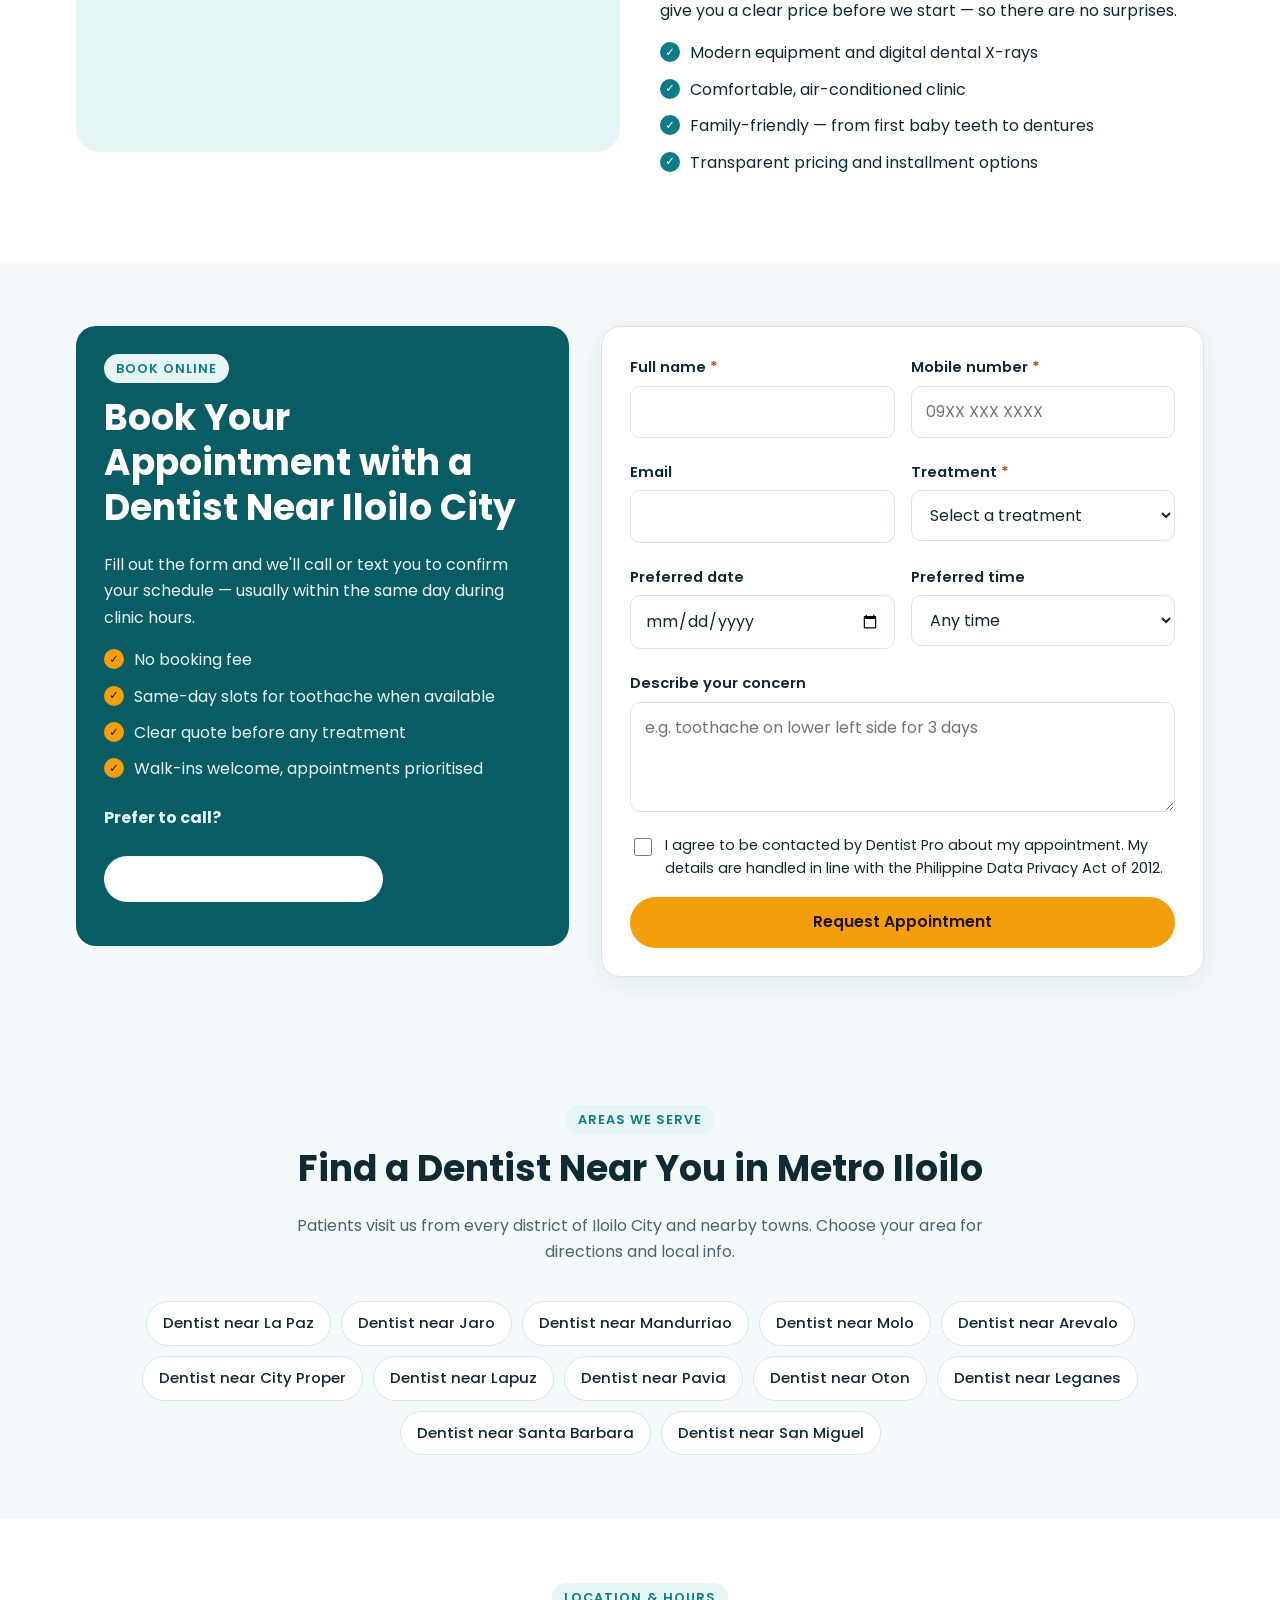
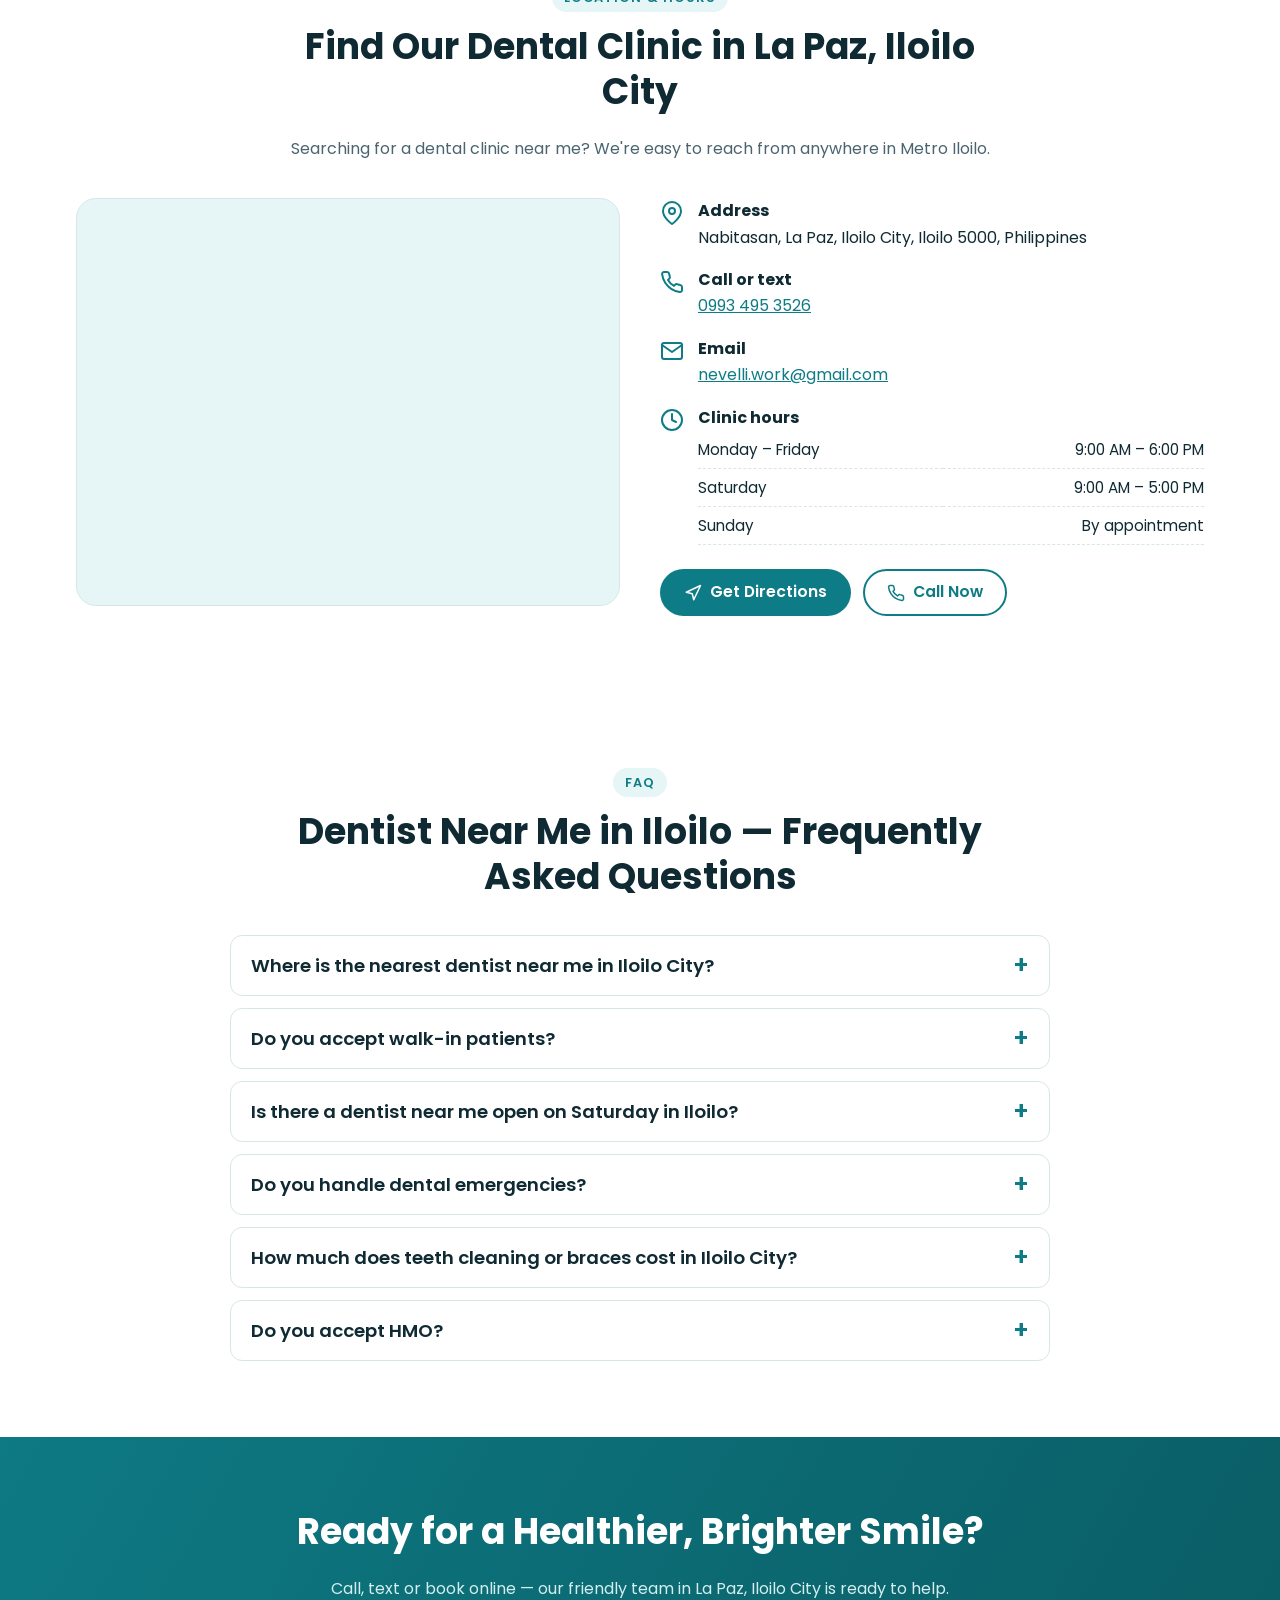
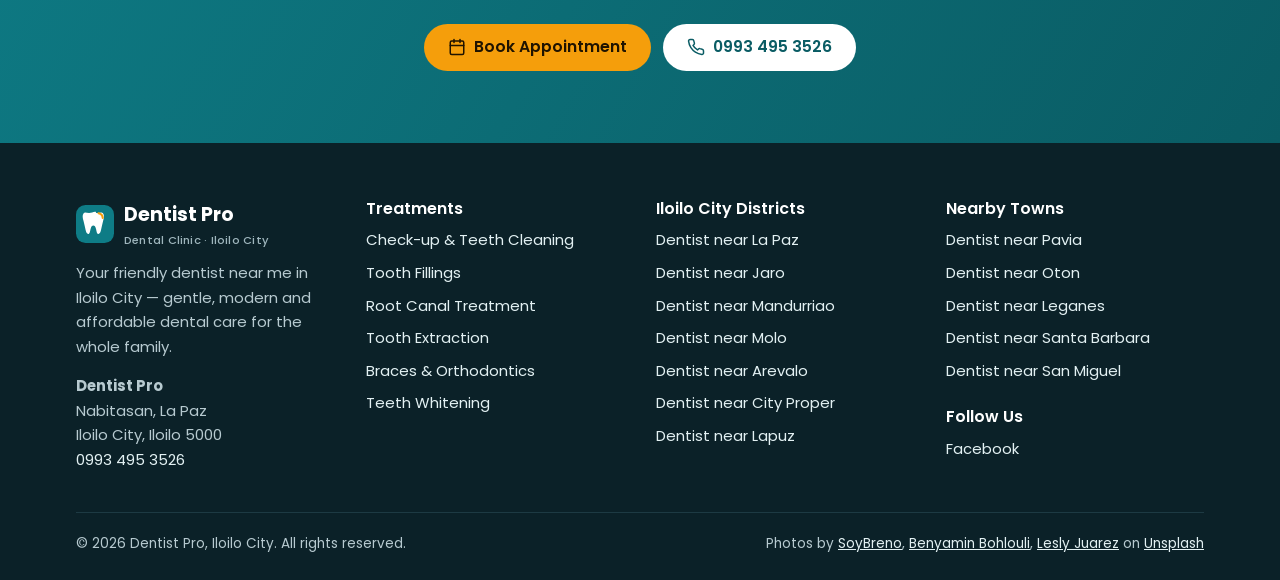
==== commit c9cae3ea: "Add Dentist Pro Facebook page link Co-Authored-By: Claude Opus 5.5 <noreply@anthropic.com> Claude-Se" ====
--- a/index.html
+++ b/index.html
@@ -32,7 +32,7 @@
   <link rel="preconnect" href="https://fonts.gstatic.com" crossorigin>
   <link href="https://fonts.googleapis.com/css2?family=Poppins:wght@400;500;600;700&display=swap" rel="stylesheet">
   <link rel="stylesheet" href="css/styles.css">
-  <script type="application/ld+json">{"@context":"https://schema.org","@type":"Dentist","@id":"https://www.dentistpro-iloilo.com/#dentist","name":"Dentist Pro","description":"Dental clinic in La Paz, Iloilo City offering check-ups, cleaning, fillings, root canal, extractions, braces, whitening, veneers, dentures and implants.","url":"https://www.dentistpro-iloilo.com/","telephone":"+639934953526","email":"nevelli.work@gmail.com","image":"https://www.dentistpro-iloilo.com/images/og-image.png","logo":"https://www.dentistpro-iloilo.com/images/logo.svg","priceRange":"₱₱","address":{"@type":"PostalAddress","streetAddress":"Nabitasan, La Paz","addressLocality":"Iloilo City","addressRegion":"Iloilo","postalCode":"5000","addressCountry":"PH"},"geo":{"@type":"GeoCoordinates","latitude":10.7134,"longitude":122.5653},"hasMap":"https://www.google.com/maps/search/?api=1&query=Nabitasan%2C+La+Paz%2C+Iloilo+City","openingHoursSpecification":[{"@type":"OpeningHoursSpecification","dayOfWeek":["Monday","Tuesday","Wednesday","Thursday","Friday"],"opens":"09:00","closes":"18:00"},{"@type":"OpeningHoursSpecification","dayOfWeek":["Saturday"],"opens":"09:00","closes":"17:00"}],"areaServed":[{"@type":"City","name":"Iloilo City"},{"@type":"Place","name":"La Paz, Iloilo City"},{"@type":"Place","name":"Jaro, Iloilo City"},{"@type":"Place","name":"Mandurriao, Iloilo City"},{"@type":"Place","name":"Molo, Iloilo City"},{"@type":"Place","name":"Arevalo, Iloilo City"},{"@type":"Place","name":"City Proper, Iloilo City"},{"@type":"Place","name":"Lapuz, Iloilo City"},{"@type":"Place","name":"Pavia, Iloilo"},{"@type":"Place","name":"Oton, Iloilo"},{"@type":"Place","name":"Leganes, Iloilo"},{"@type":"Place","name":"Santa Barbara, Iloilo"},{"@type":"Place","name":"San Miguel, Iloilo"}],"sameAs":[],"hasOfferCatalog":{"@type":"OfferCatalog","name":"Dental Treatments","itemListElement":[{"@type":"Offer","itemOffered":{"@type":"MedicalProcedure","name":"Check-up & Teeth Cleaning"}},{"@type":"Offer","itemOffered":{"@type":"MedicalProcedure","name":"Tooth Fillings"}},{"@type":"Offer","itemOffered":{"@type":"MedicalProcedure","name":"Root Canal Treatment"}},{"@type":"Offer","itemOffered":{"@type":"MedicalProcedure","name":"Tooth Extraction"}},{"@type":"Offer","itemOffered":{"@type":"MedicalProcedure","name":"Braces & Orthodontics"}},{"@type":"Offer","itemOffered":{"@type":"MedicalProcedure","name":"Teeth Whitening"}},{"@type":"Offer","itemOffered":{"@type":"MedicalProcedure","name":"Veneers"}},{"@type":"Offer","itemOffered":{"@type":"MedicalProcedure","name":"Dentures"}},{"@type":"Offer","itemOffered":{"@type":"MedicalProcedure","name":"Crowns, Bridges & Implants"}},{"@type":"Offer","itemOffered":{"@type":"MedicalProcedure","name":"Pediatric Dentistry"}}]}}</script><script type="application/ld+json">{"@context":"https://schema.org","@type":"WebSite","name":"Dentist Pro","url":"https://www.dentistpro-iloilo.com/"}</script><script type="application/ld+json">{"@context":"https://schema.org","@type":"FAQPage","mainEntity":[{"@type":"Question","name":"Where is the nearest dentist near me in Iloilo City?","acceptedAnswer":{"@type":"Answer","text":"Dentist Pro is located at Nabitasan, La Paz, Iloilo City. We are a short ride from Jaro, Lapuz, Mandurriao, City Proper and Molo, and we welcome patients from all over Metro Iloilo. Tap \"Get Directions\" on this page for the fastest route."}},{"@type":"Question","name":"Do you accept walk-in patients?","acceptedAnswer":{"@type":"Answer","text":"Yes, walk-ins are welcome when a slot is available, but booking ahead guarantees your time. Call or text 0993 495 3526 or use the appointment form and we'll confirm your schedule."}},{"@type":"Question","name":"Is there a dentist near me open on Saturday in Iloilo?","acceptedAnswer":{"@type":"Answer","text":"Yes. Dentist Pro is open on Saturdays, and Sunday visits are available by appointment — ideal if you work or study on weekdays."}},{"@type":"Question","name":"Do you handle dental emergencies?","acceptedAnswer":{"@type":"Answer","text":"If you need an emergency dentist near me for severe toothache, swelling, a broken tooth or a knocked-out tooth, call us right away. We prioritise urgent cases and will advise you on what to do before you arrive."}},{"@type":"Question","name":"How much does teeth cleaning or braces cost in Iloilo City?","acceptedAnswer":{"@type":"Answer","text":"Prices depend on your needs, so we give you a clear quote after your check-up — no surprise fees. Message us for current rates and ask about installment options for braces, dentures and other larger treatments."}},{"@type":"Question","name":"Do you accept HMO?","acceptedAnswer":{"@type":"Answer","text":"We accept selected HMO and dental plans. Contact us with your HMO name so we can confirm your coverage before your visit."}}]}</script>
+  <script type="application/ld+json">{"@context":"https://schema.org","@type":"Dentist","@id":"https://www.dentistpro-iloilo.com/#dentist","name":"Dentist Pro","description":"Dental clinic in La Paz, Iloilo City offering check-ups, cleaning, fillings, root canal, extractions, braces, whitening, veneers, dentures and implants.","url":"https://www.dentistpro-iloilo.com/","telephone":"+639934953526","email":"nevelli.work@gmail.com","image":"https://www.dentistpro-iloilo.com/images/og-image.png","logo":"https://www.dentistpro-iloilo.com/images/logo.svg","priceRange":"₱₱","address":{"@type":"PostalAddress","streetAddress":"Nabitasan, La Paz","addressLocality":"Iloilo City","addressRegion":"Iloilo","postalCode":"5000","addressCountry":"PH"},"geo":{"@type":"GeoCoordinates","latitude":10.7134,"longitude":122.5653},"hasMap":"https://www.google.com/maps/search/?api=1&query=Nabitasan%2C+La+Paz%2C+Iloilo+City","openingHoursSpecification":[{"@type":"OpeningHoursSpecification","dayOfWeek":["Monday","Tuesday","Wednesday","Thursday","Friday"],"opens":"09:00","closes":"18:00"},{"@type":"OpeningHoursSpecification","dayOfWeek":["Saturday"],"opens":"09:00","closes":"17:00"}],"areaServed":[{"@type":"City","name":"Iloilo City"},{"@type":"Place","name":"La Paz, Iloilo City"},{"@type":"Place","name":"Jaro, Iloilo City"},{"@type":"Place","name":"Mandurriao, Iloilo City"},{"@type":"Place","name":"Molo, Iloilo City"},{"@type":"Place","name":"Arevalo, Iloilo City"},{"@type":"Place","name":"City Proper, Iloilo City"},{"@type":"Place","name":"Lapuz, Iloilo City"},{"@type":"Place","name":"Pavia, Iloilo"},{"@type":"Place","name":"Oton, Iloilo"},{"@type":"Place","name":"Leganes, Iloilo"},{"@type":"Place","name":"Santa Barbara, Iloilo"},{"@type":"Place","name":"San Miguel, Iloilo"}],"sameAs":["https://www.facebook.com/DentistProIloilo"],"hasOfferCatalog":{"@type":"OfferCatalog","name":"Dental Treatments","itemListElement":[{"@type":"Offer","itemOffered":{"@type":"MedicalProcedure","name":"Check-up & Teeth Cleaning"}},{"@type":"Offer","itemOffered":{"@type":"MedicalProcedure","name":"Tooth Fillings"}},{"@type":"Offer","itemOffered":{"@type":"MedicalProcedure","name":"Root Canal Treatment"}},{"@type":"Offer","itemOffered":{"@type":"MedicalProcedure","name":"Tooth Extraction"}},{"@type":"Offer","itemOffered":{"@type":"MedicalProcedure","name":"Braces & Orthodontics"}},{"@type":"Offer","itemOffered":{"@type":"MedicalProcedure","name":"Teeth Whitening"}},{"@type":"Offer","itemOffered":{"@type":"MedicalProcedure","name":"Veneers"}},{"@type":"Offer","itemOffered":{"@type":"MedicalProcedure","name":"Dentures"}},{"@type":"Offer","itemOffered":{"@type":"MedicalProcedure","name":"Crowns, Bridges & Implants"}},{"@type":"Offer","itemOffered":{"@type":"MedicalProcedure","name":"Pediatric Dentistry"}}]}}</script><script type="application/ld+json">{"@context":"https://schema.org","@type":"WebSite","name":"Dentist Pro","url":"https://www.dentistpro-iloilo.com/"}</script><script type="application/ld+json">{"@context":"https://schema.org","@type":"FAQPage","mainEntity":[{"@type":"Question","name":"Where is the nearest dentist near me in Iloilo City?","acceptedAnswer":{"@type":"Answer","text":"Dentist Pro is located at Nabitasan, La Paz, Iloilo City. We are a short ride from Jaro, Lapuz, Mandurriao, City Proper and Molo, and we welcome patients from all over Metro Iloilo. Tap \"Get Directions\" on this page for the fastest route."}},{"@type":"Question","name":"Do you accept walk-in patients?","acceptedAnswer":{"@type":"Answer","text":"Yes, walk-ins are welcome when a slot is available, but booking ahead guarantees your time. Call or text 0993 495 3526 or use the appointment form and we'll confirm your schedule."}},{"@type":"Question","name":"Is there a dentist near me open on Saturday in Iloilo?","acceptedAnswer":{"@type":"Answer","text":"Yes. Dentist Pro is open on Saturdays, and Sunday visits are available by appointment — ideal if you work or study on weekdays."}},{"@type":"Question","name":"Do you handle dental emergencies?","acceptedAnswer":{"@type":"Answer","text":"If you need an emergency dentist near me for severe toothache, swelling, a broken tooth or a knocked-out tooth, call us right away. We prioritise urgent cases and will advise you on what to do before you arrive."}},{"@type":"Question","name":"How much does teeth cleaning or braces cost in Iloilo City?","acceptedAnswer":{"@type":"Answer","text":"Prices depend on your needs, so we give you a clear quote after your check-up — no surprise fees. Message us for current rates and ask about installment options for braces, dentures and other larger treatments."}},{"@type":"Question","name":"Do you accept HMO?","acceptedAnswer":{"@type":"Answer","text":"We accept selected HMO and dental plans. Contact us with your HMO name so we can confirm your coverage before your visit."}}]}</script>
 </head>
 <body>
 <a class="skip-link" href="#main">Skip to content</a>
@@ -388,7 +388,7 @@
       </div>
       <div><h3>Treatments</h3><ul><li><a href="index.html#treatments">Check-up & Teeth Cleaning</a></li><li><a href="index.html#treatments">Tooth Fillings</a></li><li><a href="index.html#treatments">Root Canal Treatment</a></li><li><a href="index.html#treatments">Tooth Extraction</a></li><li><a href="index.html#treatments">Braces & Orthodontics</a></li><li><a href="index.html#treatments">Teeth Whitening</a></li></ul></div>
       <div><h3>Iloilo City Districts</h3><ul><li><a href="locations/la-paz.html">Dentist near La Paz</a></li><li><a href="locations/jaro.html">Dentist near Jaro</a></li><li><a href="locations/mandurriao.html">Dentist near Mandurriao</a></li><li><a href="locations/molo.html">Dentist near Molo</a></li><li><a href="locations/arevalo.html">Dentist near Arevalo</a></li><li><a href="locations/city-proper.html">Dentist near City Proper</a></li><li><a href="locations/lapuz.html">Dentist near Lapuz</a></li></ul></div>
-      <div><h3>Nearby Towns</h3><ul><li><a href="locations/pavia.html">Dentist near Pavia</a></li><li><a href="locations/oton.html">Dentist near Oton</a></li><li><a href="locations/leganes.html">Dentist near Leganes</a></li><li><a href="locations/santa-barbara.html">Dentist near Santa Barbara</a></li><li><a href="locations/san-miguel.html">Dentist near San Miguel</a></li></ul></div>
+      <div><h3>Nearby Towns</h3><ul><li><a href="locations/pavia.html">Dentist near Pavia</a></li><li><a href="locations/oton.html">Dentist near Oton</a></li><li><a href="locations/leganes.html">Dentist near Leganes</a></li><li><a href="locations/santa-barbara.html">Dentist near Santa Barbara</a></li><li><a href="locations/san-miguel.html">Dentist near San Miguel</a></li></ul><h3 class="mt-2">Follow Us</h3><ul><li><a href="https://www.facebook.com/DentistProIloilo" rel="noopener" target="_blank">Facebook</a></li></ul></div>
     </div>
     <div class="footer__bottom">
       <span>© <span class="js-year">2026</span> Dentist Pro, Iloilo City. All rights reserved.</span>
